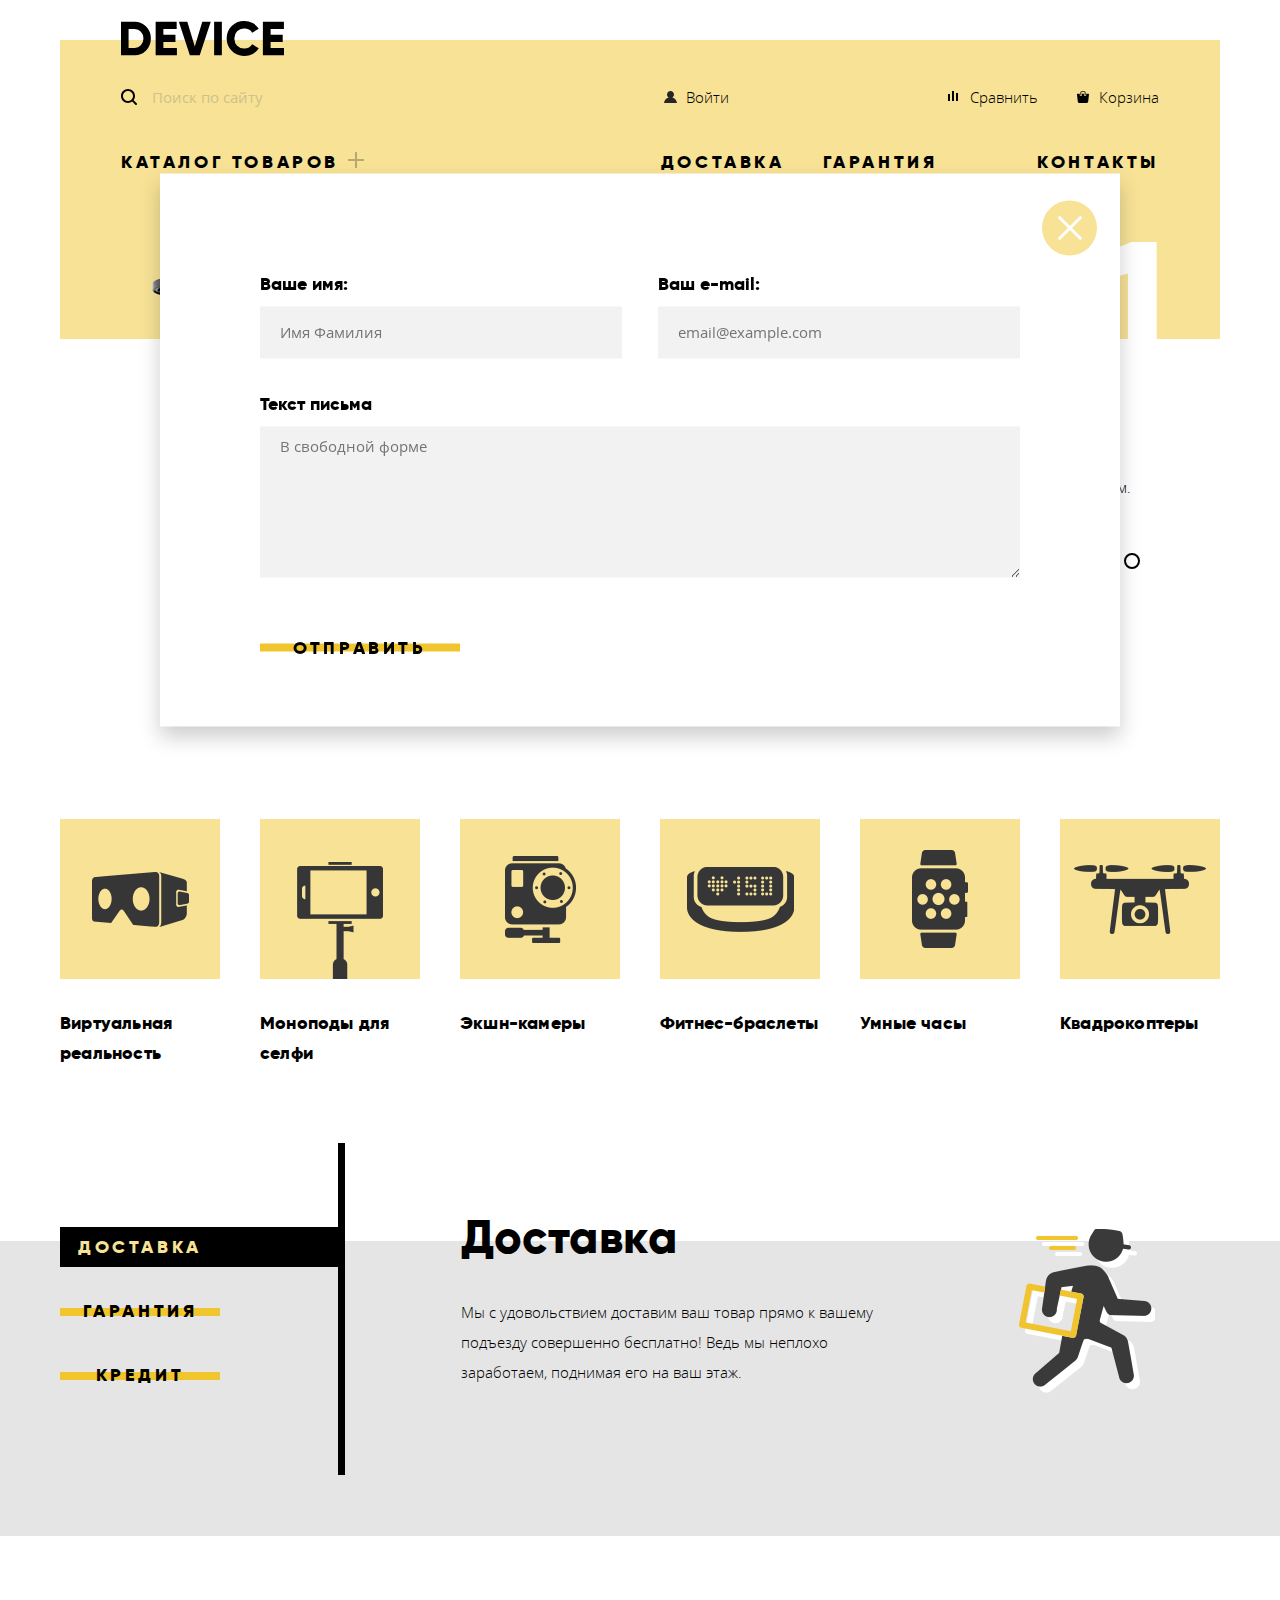
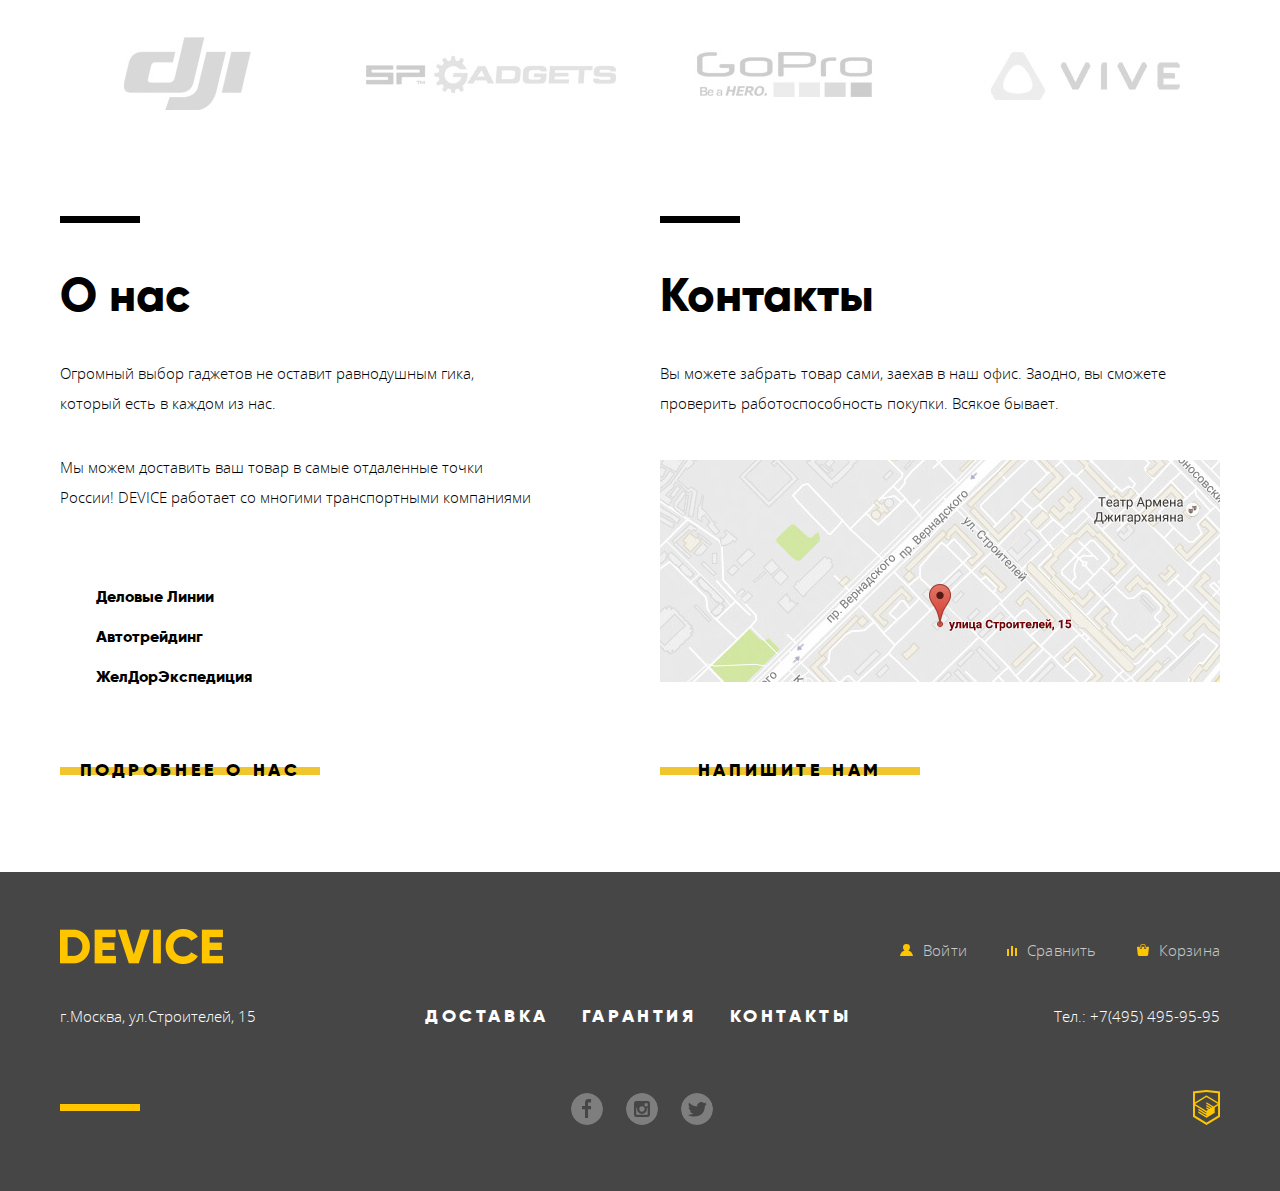
==== index.html @ 4b9cf848 "Декор+мод .окна" ====
<!DOCTYPE html>
<html lang="ru">
  <head>
    <meta charset="utf-8">
    <title>HTML Academy: Девайс</title>
    <link href="css/normalize.css" rel="stylesheet">
    <link href="css/style.css" rel="stylesheet">
  </head>
  <body>
    <div class="main-wrapper">
    <header>
      <nav class="main-navigation">
      <div class="logo-wrapper">
      <a class="main-header-logo">
        <img src="img/main-logo.svg" width="163" height="35" alt="Логотип магазина Девайс">
      </a>
    </div>
      <div class="search-field">
        <form class="search" action="https://echo.htmlacademy.ru" method="post">
          <label class="visually-hidden" for="search">Строка поиска</label>
          <input type="search" name="search" id="search" placeholder="Поиск по сайту">
          <button type="submit" class="button-search">
            <img src="img/search.svg" alt="Кнопка поиска" width="16" height="16">
          </button>
          <div class="search-line"></div>
        </form>
      </div>
      <div class="user-navigation">
        <a class="main-login" href="#">Войти</a>
        <a class="compare" href=#>Сравнить</a>
        <a class="bin" href="#">Корзина</a>
      </div>
      <ul class="site-navigation">
        <li class="dropdown-menu header-catalog"><a href="#">Каталог товаров</a>
        <span class="catalog-sign"></span>
        <div class="main-page-catalog">
          <ul class="dropdown-menu-columns dropdown-menu-first-column">
            <li> <a href="#">Виртуальная реальность</a> </li>
            <li> <a href="catalog.html">Моноподы для cелфи</a> </li>
            <li> <a href="#">Экшн-камеры</a> </li>
          </ul>
          <ul class="dropdown-menu-columns dropdown-menu-second-column">
            <li> <a href="#">Фитнес-браслеты</a> </li>
            <li> <a href="#">Умные часы</a> </li>
          </ul>
          <ul class="dropdown-menu-columns dropdown-menu-third-column">
            <li> <a href="#">Квадрокоптеры</a> </li>
          </ul>
        </div>
      </li>
        <li> <a href="#">Доставка</a></li>
        <li> <a href="#">Гарантия</a> </li>
        <li> <a href="#">Контакты</a> </li>
      </ul>
      </nav>
      <input class="visually-hidden" type="radio" id="product-1" name="goods" checked>
      <input class="visually-hidden" type="radio" id="product-2" name="goods">
      <input class="visually-hidden" type="radio" id="product-3" name="goods">
      <section class="slider">
        <div class="slider-controls">
            <label for="product-1" id="label1">Первый</label>
            <label for="product-2">Второй</label>
            <label for="product-3">Третий</label>
        </div>
        <h2 class="visually-hidden">Слайдер</h2>
        <ul class="slider-list">
          <li class="slider-item slide slide1" id="slider1">
            <div class="slider-description slider-description-one">
              <h3 class="slider-title">Делай селфи, <br> как Бен Стиллер!</h3>
              <p class="slider-text">Самая длинная палка для селфи доступна в нашем магазине.
                Восемь&nbsp(Восемь, Карл!) метров длиной и весом всего 5 килограмм.</p>
              <p class="main-button more-information"> <a href="#">Подробнее</a> </p>
              <table class="table-description">
                <tbody>
                <tr>
                  <th>Длина палки</th>
                  <th>Вес палки</th>
                  <th>Материал</th>
                </tr>
                <tr>
                  <td>8,5 м</td>
                  <td> 5 кг</td>
                  <td>Карбон</td>
                </tr>
              </tbody>
              </table>
            </div>
            <p class="slider-image">
              <img src="img/slider-1.png" width="384" height="486" alt="Селфи палки">
            </p>
          </li>
          <li class="slider-item slide slide2" id="slider2">
            <div class="slider-description slider-description-two">
              <h3 class="slider-title">Худеем <br> правильно!</h3>
              <p class="slider-text">Мотивирующие фитнес-браслеты помогут найти в себе силы
                не пропускать занятия и соблюдать диету.</p>
            <p class="main-button more-information"> <a href="#">Подробнее</a> </p>
            <table class="table-description">
              <tr>
                <th>Без подзарядки</th>
              </tr>
              <tr>
                <td>48 часов</td>
              </tr>
            </table>
            </div>
            <p class="slider-image">
              <img src="img/slider-2.png" width="345" height="485" alt="Фитнес браслеты">
            </p>
          </li>
          <li class="slider-item slide slide3" id="slider3">
            <div class="slider-description slider-description-three">
              <h3 class="slider-title">Порхает как бабочка, жалит как пчела!</h3>
              <p class="slider-text">Этот обычный, на первый взгляд, квадрокоптер оснащен
                мощным лазером, замаскированным под стандартную камеру.</p>
            <p class="main-button more-information"> <a href="#">Подробнее</a> </p>
            <table class="table-description">
              <tr>
                <th>Дальность полета</th>
                <th class="th-three">Радиус поражения</th>
              </tr>
              <tr>
                <td>800 м</td>
                <td class="td-three">50 м</td>
              </tr>
            </table>
            </div>
            <p class="slider-image">
              <img src="img/slider-3.png" width="526" height="334" alt="Квадрокоптеры">
            </p>
          </li>
        </ul>
      </section>
    </header>
    <main class="container">
      <h1 class="visually-hidden">Магазин гаджетов Девайс</h1>
      <ul class="main-goods-list">
        <li class="goods-list-item">
           <a href="#">
             <p class="main-goods-list-image"></p>
             <span class="main-goods-list-name">Виртуальная реальность</span>
           </a>
        </li>
        <li class="goods-list-item">
           <a href="#">
             <p class="main-goods-list-image"></p>
             <span class="main-goods-list-name">Моноподы для селфи</span>
           </a>
        </li>
        <li class="goods-list-item">
           <a href="#">
             <p class="main-goods-list-image"></p>
             <span class="main-goods-list-name">Экшн-камеры</span>
           </a>
        </li>
        <li class="goods-list-item">
           <a href="#">
             <p class="main-goods-list-image"></p>
             <span class="main-goods-list-name">Фитнес-браслеты</span>
           </a>
        </li>
        <li class="goods-list-item">
           <a href="#">
             <p class="main-goods-list-image"></p>
             <span class="main-goods-list-name">Умные часы</span>
           </a>
        </li>
        <li class="goods-list-item">
           <a href="#">
             <p class="main-goods-list-image"></p>
             <span class="main-goods-list-name">Квадрокоптеры</span>
           </a>
        </li>
      </ul>
    </div>
      <section class="services">
        <div class="main-wrapper services-inner">
          <h2 class="visually-hidden">Услуги</h2>
          <input class="visually-hidden" type="radio" id="services-1" name="services" checked>
          <input class="visually-hidden" type="radio" id="services-2" name="services">
          <input class="visually-hidden" type="radio" id="services-3" name="services">
          <ul class="services-name">
            <li class="main-button"><label for="services-1">Доставка</label></li>
            <li class="main-button"><label for="services-2">Гарантия</label></li>
            <li class="main-button"><label for="services-3">Кредит</label></li>
          </ul>
          <div class="services-list-wrapper">
            <ul class="services-list">
            <li class="services-list-item services-shipping" id="services-description-1">
              <div class="services-description-wrapper">
                <h3>Доставка</h3>
                <p>
                  Мы с удовольствием доставим ваш товар прямо к вашему подъезду совершенно
                  бесплатно! Ведь мы неплохо заработаем, поднимая его на ваш этаж.
                </p>
              </div>
            </li>

            <li class="services-list-item services-garanty" id="services-description-2">
              <div class="services-description-wrapper">
                <h3>Гарантия</h3>
                <p>
                  Если из-за возгорания купленного у нас товара у вас сгорит
                  дом — не переживайте, мы выдадим вам новый. Товар,&nbspне&nbspдом, конечно же.
                </p>
              </div>
            </li>

            <li class="services-list-item services-credit" id="services-description-3">
              <div class="services-description-wrapper">
                <h3>Кредит</h3>
                <p>
                  Залезть в долговую яму стало проще! Кредитные консультанты
                  подберут для вас наиболее выгодные условия кредита. Выгодные для нашего банка, разумеется.
                </p>
              </div>
            </li>
          </ul>
          </div>
        </div>
      </section>
    <div class="main-wrapper">
    <section class="partners">
      <h2 class="visually-hidden">Партнеры</h2>
      <ul class="partners-list">
        <li class="partners-list-item">
          <a href="#">
            <img src="img/logo-1-jpg.jpg" alt="Dji" width="260" height="100">
          </a>
        </li>
        <li class="partners-list-item">
          <a href="#">
            <img src="img/logo-2-jpg.jpg" alt="Sp gadget" width="260" height="100">
          </a>
        </li>
        <li class="partners-list-item">
          <a href="#">
            <img src="img/logo-3-jpg.jpg" alt="Go pro" width="260" height="100">
          </a>
        </li>
        <li class="partners-list-item">
          <a href="#">
            <img src="img/logo-4-jpg.jpg" alt="Vive" width="260" height="100">
          </a>
        </li>
      </ul>
    </section>
    <div class="index-columns">
      <section class="about-us">
        <h2 class="about-us-title">О нас</h2>
        <p>Огромный выбор гаджетов не оставит
          равнодушным гика, который&nbspесть в каждом из нас.</p>
        <p>Мы можем доставить ваш товар в самые отдаленные
           точки России!&nbspDEVICE работает со многими
           транспортными компаниями</p>
        <ul class="transportation-list">
          <li>Деловые Линии</li>
          <li>Автотрейдинг</li>
          <li>ЖелДорЭкспедиция</li>
        </ul>
        <p class="main-button more-information"><a href=#>Подробнее о нас</a></p>
      </section>
      <section class="contacts">
        <h2>Контакты</h2>
        <p>Вы можете забрать товар сами, заехав в наш офис.
           Заодно, вы сможете проверить работоспособность покупки.
            Всякое бывает.</p>
        <a href="#" class="map"><img src="img/map.jpg" alt="Карта" width="560" height="222"></a>
        <p class="main-button more-information"><a href="#">Напишите нам</a></p>
        <section class="modal modal-map">
          <h2 class="visually-hidden">Как до нас добраться</h2>
          <p>
            <img src="img/map-big-jpg.jpg" alt="Офис компании по адресу: город Москва, улица Строителей 15" width="960" height="559">
          </p>
          <button class="modal-close" type="button">Закрыть</button>
        </section>
        <section class="modal write-to-us">
          <h2 class="visually-hidden">Окно формы "Напишите нам"</h2>
          <div class="write-to-us-container">
          <form class="write-to-us-form" action="https://echo.htmlacademy.ru" method="post">
            <p>
              <label class="write-to-us-label" for="name">Ваше имя:</label>
              <input type="text" class="write-to-us-name" id="name" name="name" placeholder="Имя Фамилия" required>
            </p>
            <p>
              <label class="write-to-us-label" for="email">Ваш e-mail:</label>
              <input class="write-to-us-email" id="email" type="email" name="email" placeholder="email@example.com" required>
            </p>
            <p>
              <label class="write-to-us-label" for="message">Текст письма</label>
              <textarea class="write-to-us-message" id="message" name="message" rows="8" placeholder="В свободной форме" required></textarea>
            </p>
            <button class="button-send main-button" type="submit">Отправить</button>
          </form>
        </div>
        <button class="modal-close" type="button">Закрыть</button>
        </section>
      </section>
    </div>
    </main>
    </div>
    <footer class="main-footer">
      <div class="footer-wrapper">
      <p class='footer-logo'>
        <a>
          <img src="img/logo-footer.png" width="163" height="35" alt="Логотип магазина Девайс">
        </a>
      </p>
        <div class="footer-user-navigation">

          <a href="#">
            <svg  class="footer-user-icon" width="13" height="12" viewBox="0 0 13 12">
              <path d="M.032 12h12.937c-.163-2.643-2.074-4.837-4.671-5.543a3.47 3.47 0 0 0 1.687-2.972 3.485 3.485 0 0 0-6.97 0c0 1.264.68 2.361 1.688 2.972C2.106 7.163.194 9.357.032 12z"/>
            </svg>
            <span>Войти</span>
          </a>
          <a href="#">
            <svg class="footer-user-icon" width="10" height="10" viewBox="0 0 10 10">
                <path d="M8 2h1.984v8H8zM0 3h1.984v7H0zM4 0h2v10H4z"/>
            </svg>
            <span>Сравнить</span>
          </a>
          <a href="#">
            <svg class="footer-user-icon" width="12" height="12" viewBox="0 0 12 12">
                <path d="M11.864 3.017a.429.429 0 0 0-.327-.154H9.225V4.09c0 .563-.484 1.022-1.08 1.022-.594 0-1.078-.458-1.078-1.022V2.863H4.909V4.09c0 .563-.485 1.022-1.08 1.022-.595 0-1.078-.458-1.078-1.022V2.863H.438a.43.43 0 0 0-.327.154.472.472 0 0 0-.108.358l.776 7.134c.015.806.642 1.455 1.411 1.455h7.595c.77 0 1.396-.649 1.411-1.455l.776-7.134a.476.476 0 0 0-.108-.358z"/>
                <path d="M3.829 4.499c.239 0 .433-.184.433-.409V1.84c0-.632.672-1.022 1.295-1.022h1.079c.655 0 1.078.401 1.078 1.022v2.25c0 .225.194.409.431.409.239 0 .433-.184.433-.409V1.84C8.577.773 7.761 0 6.636 0H5.557c-1.19 0-2.159.826-2.159 1.84v2.25c0 .225.194.409.431.409z"/>
            </svg>
            <span>Корзина</span>
          </a>
        </div>
      <div class="footer-wrapper-1">
          <p class="adress">г.Москва, ул.Строителей, 15</p>
        <ul class="footer-site-navigation">
          <li > <a class="footer-shipping" href="#">Доставка</a> </li>
          <li> <a href="#">Гарантия</a> </li>
          <li> <a href="#">Контакты</a> </li>
        </ul>
        <p class="phone-number">
          <a href="tel:+74954959595">Тел.: +7(495) 495-95-95</a>
        </p>
      </div>
      <div class="footer-wrapper-2">
        <ul class="footer-social">
          <li class="footer-social-item">
            <a href="#" class="social-button">
              <span class="visually-hidden">Фейсбук</span>
            </a>
          </li>
          <li class="footer-social-item">
            <a href="#" class="social-button">
              <span class="visually-hidden">Инстаграмм</span>
            </a>
          </li>
          <li class="footer-social-item">
            <a href="#" class="social-button">
              <span class="visually-hidden">Твиттер</span>
            </a>
          </li>
        </ul>
        <p class="htmlacademy-logo">
          <a href="https://htmlacademy.ru/intensive/htmlcss">
            <img src="img/logo-html.png" alt="Ссылка на сайт Htmlacademy">
          </a>
        </p>
      </div>
      </div>
    </footer>
  </body>
</html>
---- css/style.css ----
@font-face {
    font-family: 'gilroy';
    src: url('../fonts/gilroyextrabold.woff2') format('woff2'),
         url('../fonts/gilroyextrabold.woff') format('woff');
    font-weight: 800;
    font-style: normal;
}

@font-face {
    font-family: 'gilroy';
    src: url('../fonts/gilroylight.woff2') format('woff2'),
         url('../fonts/gilroylight.woff') format('woff');
    font-weight: 300;
    font-style: normal;
}

@font-face {
    font-family: 'opensans';
    src: url('../fonts/opensans.woff2') format('woff2'),
         url('../fonts/opensans.woff') format('woff');
    font-weight: normal;
    font-style: normal;
}

@font-face {
    font-family: 'opensans';
    src: url('../fonts/opensanslight.woff2') format('woff2'),
         url('../fonts/opensanslight.wof') format('woff');
    font-weight: 300;
    font-style: normal;
}

body {
  margin: 0;
  padding: 0;

  font-family: "opensans", Arial, sans-serif;
  font-size: 15px;
  font-weight: 300;
  line-height: 30px;
  color: #000000;

  background-color: #ffffff;
}

img {
  max-width: 100%;
  height: auto;
}

.catalog-page{
  background-color: #ffffff;
  margin: 0 auto;
}

a {
  text-decoration: none;
  color: #000000;
}

.visually-hidden {
  border: 0;
   clip: rect(0 0 0 0);
   clip-path: inset(50%);
   height: 1px;
   margin: -1px;
   overflow: hidden;
   padding: 0;
   position: absolute;
   width: 1px;
   white-space: nowrap;
}

header {
  margin-top: 40px;
  min-height: 766px;

  background-image: linear-gradient(#f7e296, #f7e296 299px, #ffffff 299px, #ffffff 100%);
}

.catalog-page header {
  min-height: 184px;
  background-color: #f7e296;
}

.main-wrapper {
  width: 1160px;
  padding: 0 20px;
  margin: 0 auto;
}

.main-navigation {
  background-color: #f7e296;

  padding: 0 61px 47px;

  display: flex;
  flex-wrap: wrap;
}

.logo-wrapper {
width: 100%;
margin-top: -19px;
margin-bottom: 17px;
}

.main-header-logo {
  width: 163px;
}

.search-field {
  font-family: 'opensans';
  font-size: 15px;
  font-weight: 300;
  line-height: 30px;

  width: 52%;

  position: relative;
}

.button-search::before {
  content: "";

  display: none;

  width: 334px;

  position:absolute;
  left: 0;
  bottom: -6px;

  outline: 1px solid #000000;
}

.search-field input[type="search"] {
  opacity: 0.3;

  width: 314px;

  background-color: transparent;
  border: none;

  padding-left: 31px;
}

.search-field input[type="search"]:focus {
  opacity: 1;

  outline: none;
  background-color: transparent;
}

.search-field .button-search {
  background-color: transparent;
  border: none;

  width: 14px;
  height: 14px;
}

.search-field .button-search:focus {
  border: none;
  outline: none;
}

.button-search::after {
  content: "Найти";

  display: none;

  width: 76px;

  background-color: transparent;

  border: 2px solid #000000;

  position: absolute;
  bottom: -7px;
  left: 330px;

  padding-top: 13px;
  padding-bottom: 13px;
}

.search-field input[type="search"]:focus + .button-search::before,
.search-field input[type="search"]:focus + .button-search::after,
.button-search:active::after {
  display: block;
}

.button-search:hover::after {
  color: #ffffff;
  background-color: #000000;
}

.button-search:active::after {
  color: rgba(255, 255, 255, 0.3);
}

.button-search img {
  position: absolute;
  top: 7px;
  left: 0;
  width: 16px;
  height: 16px;
}

.user-navigation {
  font-family: "opensans", Arial, sans-serif;
  font-size: 15px;
  font-weight: 200;
  line-height: 30px;
  color: #000000;
  text-transform: capitalize;

  width: 48%;

  display: flex;
  flex-wrap: wrap;
}

.user-navigation a{
  position: relative;

  padding-left: 25px;
}

.user-navigation a::before{
  content: "";

  position: absolute;

  width: 13px;
  height: 13px;

  left: 3px;
  top: 9px;
}

.user-navigation .main-login::before,
.catalog-page .user-name::before  {
  background-image: url(../img/user.svg);
  background-repeat: no-repeat;
  background-position: 0 0;
}

.user-navigation .compare {
  margin-left: auto;
  margin-right: 36px;
}

.user-navigation .compare::before {
  background-image: url(../img/compare.svg);
  background-repeat: no-repeat;
  background-position: 0 0;
}

.user-navigation .bin::before {
  background-image: url(../img/cart.svg);
  background-repeat: no-repeat;
  background-position: 0 0;
}

.catalog-user-profile {
  display: flex;
  flex-wrap: wrap;
}

.site-navigation {
  font-family: "gilroy", Arial, sans-serif;
  font-size: 18px;
  font-weight: 800;
  line-height: 24px;
  color: #000000;
  text-transform: uppercase;
  letter-spacing: 3.6px;

  list-style: none;
  margin: 0;
  padding: 0;

  width: 100%;

  display: flex;
  justify-content: flex-start;
  flex-wrap: wrap;

  margin-top: 38px;

  position: relative;
}

.catalog-sign {
  margin-left: 0;
  display: inline-block;
  width: 16px;
  height: 16px;

  background-image: url(../img/plus-sign.svg);
  object-fit: contain;
  opacity: 0.3;
}

.site-navigation > li:hover .main-page-catalog,
.main-page-catalog:hover {
  display: flex;
  z-index: 100;
}

.site-navigation > li:nth-child(3) {
  margin-right: auto;
  margin-left: 38px;
}

.site-navigation a:hover,
.user-navigation a:hover,
.search-field input[type="search"]:hover {
  opacity: 0.6;
}

.site-navigation a:focus,
.user-navigation a:focus, {
  opacity: 0.3;
  outline: none;
}

.main-page-catalog {
  margin: 0;
  padding: 0;
  padding-left: 59px;
  display: none;
  flex-grow: 1;
  position: absolute;
  left: -60px;

  background-color: #f7e296;

  width: 1100px;
  height: 164px;
}

.dropdown-menu {
  width: 52%;
}

.dropdown-menu-columns {
  font-family: "opensans", Arial, sans-serif;
  font-size: 15px;
  font-weight: 300;
  line-height: 36px;
  text-transform: none;
  letter-spacing: 0.15px;

  list-style: none;

  margin-top: 0;
  padding-top: 20px;
}

.dropdown-menu-columns li {
  margin-left: -40px;
}

.dropdown-menu-first-column {
  margin-right: 58px;
}

.dropdown-menu-second-column {
  margin-right: 77px;
}

.slider {
  width: 1129px;
  padding: 0;
  padding-top: 15px;
  margin:0 auto;

  position: relative;

}

.slider-list {
  padding: 0;
  margin: 0;

  list-style: none;
}

.slide {
  display: none;
  flex-direction: row-reverse;
  justify-content: flex-start;
  position: relative;

  padding-right: 41px;
  padding-left: 40px;
}

.slide .slider-description{
  display: flex;
  flex-direction: column;
  justify-content: flex-start;
  align-items: flex-start;
  flex-shrink: 0;

  width: 510px;

  position: relative;
  left: 7px;
  z-index: 1;

  padding-top: 30px;
}

.slide .slider-description::before {
  content: "";
  display: inline-block;
  vertical-align: top;

  width: 100px;
  height: 7px;

  background-color: #ffffff;
}

.slider-description::after {
  content: "";
  display: inline-block;
  vertical-align: top;
  width: 166px;
  height: 131px;
 font-family: Gilroy;
 font-size: 179px;
 font-weight: 800;
 letter-spacing: 1.8px;
 text-align: right;
 color: #ffffff;

 position: absolute;
 top: 55px;
 right: 18px;
 z-index: -1;
}

.slider-description-one::after{
  content: "01";
}

.slider-description-two::after{
  content: "02";
}

.slider-description-three::after{
  content: "03";
}

.slider-description-three td + .td-three {
  padding-left: 64px;
}

.slider-description-three th + .th-three {
  padding-left: 47px;
}

.slider-description .slider-text {
  width: inherit;
}

.slider-title {
  font-family: "Gilroy", Arial, sans-serif;
  font-size: 47px;
  font-weight: 800;
  line-height: 1.19;
  letter-spacing: 0.5px;
  text-align: left;

  margin-bottom: 4px;
  margin-top: 38px;

  width: inherit;
}

.slide1 .slider-image {
  width: 384px;
  margin-right: 119px;
  margin-top: -5px;
}

.slide2 .slider-image {
  width: 345px;
  margin-right: 139px;
}

.slide3 .slider-image {
  margin-right: 42px;
}

.slider-description .more-information {
  width: 220px;
  margin-top: 37px;
}

.table-description {
  margin-top: 37px;
  margin-left: -5px;
}

.table-description tbody {
  display: flex;
  flex-direction: column-reverse;
  width: 550px;
}


.table-description th {
  font-family: OpenSans;
  font-size: 13px;
  font-weight: 300;
  line-height: 1.54;
  letter-spacing: 0.1px;
  text-align: left;
  color: #464646;
}

.table-description th + th{
  padding-left: 77px;
}

.table-description td + td {
  padding-left: 76px;
}

.table-description td {
  font-family: Gilroy;
  font-size: 36px;
  font-weight: 300;
  line-height: 1.33;
}

.table-description tr:first-child {
  margin-top: 3px;
}

.slider-controls {
    position: absolute;
    top: 332px;
    right: 65px;
    z-index: 20;
    font-size: 0;
}

.slider-controls label {
  display: inline-block;
  width: 12px;
  height: 12px;
  margin: 0;

  vertical-align: top;

  background-color: transparent;
  border: 2px solid #000000;
  border-radius: 50%;

  position: relative;

  cursor: pointer;
}



.slider-controls label + label {
  margin-left: 18px;
}

#product-1:checked ~ .slider #slider1,
#product-2:checked ~ .slider #slider2,
#product-3:checked ~ .slider #slider3 {
  display: flex;
}

#product-1:checked ~ .slider label:first-child::before,
#product-2:checked ~ .slider label:nth-child(2)::before,
#product-3:checked ~ .slider label:last-child::before {
  content: "";

  position: absolute;

  top: 50%;
  left: 50%;
  transform: translate(-50%, -50%);

  width: 6px;
  height: 6px;

  background-color: #000000;

  border-radius: 50%;
}

.main-goods-list {
  list-style: none;

  display: flex;
  flex-wrap: wrap;

  margin: 0;
  margin-top: 13px;
  padding: 0;
}

.goods-list-item {
  display: inline-block;

  width: 160px;
}

.goods-list-item .main-goods-list-name {
  font-family: Gilroy;
  font-size: 18px;
  font-weight: 800;

  letter-spacing: 0.2px;
}

.main-goods-list li + li {
  margin-left: 40px;
}

.main-goods-list-image {
  height: 160px;
  background-color: #f7e296;

  margin-left: 0;
  margin-right: 0;
  margin-top: 0;
  margin-bottom: 29px;
  padding: 0;
}

.main-goods-list-image:hover {
  background-color: #f0c52e;
}

.goods-list-item p:active::after{
  opacity: 0.3;
}

.goods-list-item p {
  position: relative;
}

.goods-list-item p::after{
  content: "";

  width: 160px;
  height: 160px;

  position: absolute;
  top: 0;
  left: 0;
}

.goods-list-item:nth-of-type(1) p::after{
  background-image: url('../img/popular-1.png');
  background-repeat: no-repeat;
  background-position: center;
}

.goods-list-item:nth-of-type(2) p::after{
  background-image: url('../img/popular-2.png');
  background-repeat: no-repeat;
  background-position: bottom;
}

.goods-list-item:nth-of-type(3) p::after{
  background-image: url('../img/popular-3.png');
  background-repeat: no-repeat;
  background-position: center;
}

.goods-list-item:nth-of-type(4) p::after{
  background-image: url('../img/popular-4.png');
  background-repeat: no-repeat;
  background-position: center;
}

.goods-list-item:nth-of-type(5) p::after{
  background-image: url('../img/popular-5.png');
  background-repeat: no-repeat;
  background-position: center;
}

.goods-list-item:nth-of-type(6) ::after{
  background-image: url('../img/poppular-6.png');
  background-repeat: no-repeat;
  background-position: center;
}

.services {
  min-height: 393px;

  background-image: linear-gradient(to bottom, #ffffff 98px, #e5e5e5 98px, #e5e5e5 100%);

  margin-top: 75px;
}

.services-inner {
  display: flex;
  align-items: baseline;
  }

.services-list-wrapper {
  padding-left: 116px;
}

.services-list-wrapper .services-list-item::after {
  content: "";
  display: inline-block;

  width: 280px;
  height: 194px;
}

.services-list-wrapper .services-list-item:nth-child(1)::after{
  background-image: url('../img/delivery.png');
  background-repeat: no-repeat;
  background-position: center;
  margin-left: 60px;
}

.services-list-wrapper .services-list-item:nth-child(2)::after{
  background-image: url('../img/warranty.png');
  background-repeat: no-repeat;
  background-position: center;
  margin-left: 60px;
}

.services-list-wrapper .services-list-item:nth-child(3)::after{
  background-image: url('../img/credit.png');
  background-repeat: no-repeat;
  background-position: center;
  margin-left: 60px;
}

.services-list {
  list-style: none;

  padding: 0;
  margin: 0;
}

.services-list p:first-of-type {
  margin-top: 35px;
}

.services-name {
list-style: none;

display: inline-block;
vertical-align: top;

min-width: 278px;
min-height: 239px;

padding: 0;
padding-top: 93px;
margin: 0;

border-right: 7px solid #000000;
}

.main-button {
  font-family: Gilroy;
  font-size: 18px;
  font-weight: 800;
  line-height: 1.33;
  letter-spacing: 3.6px;
  text-transform: uppercase;
  text-align: center;
  width: 160px;

  position: relative;
  z-index: 2;
}

.main-button::after{
  content: "";
  width: 100%;
  height: 8px;
  background-color: #f0c52e;

  position: absolute;
  left: 0;
  top: 8px;
  z-index: -1;

  transition: all 0.1s linear;
}

.main-button:hover::after {
width: 100%;
height: 40px;
background-color: #f0c52e;

position: absolute;
left: 0;
top: -10px;
z-index: -1;
}

.main-button a:active {
  opacity: 0.3;
}

.services-name li + li {
  margin-top: 40px;
}

.services-list .services-list-item {
  display: none;
}

.services-description-wrapper {
  width: 426px;
}

.services-description-wrapper h3 {
 font-family: Gilroy;
 font-size: 47px;
 font-weight: 800;
 line-height: 1.02;
 letter-spacing: 0.5px;
 text-align: left;

 padding: 0;
 margin: 0;
}

#services-1:checked ~ .services-list-wrapper #services-description-1,
#services-2:checked ~ .services-list-wrapper #services-description-2,
#services-3:checked ~ .services-list-wrapper #services-description-3 {
  display: flex;
}

#services-1:checked ~ .services-name li:first-child,
#services-2:checked ~ .services-name li:nth-child(2),
#services-3:checked ~ .services-name li:nth-child(3) {
  color: #f7e296;

}

#services-1:checked ~ .services-name li:first-child::after,
#services-2:checked ~ .services-name li:nth-child(2)::after,
#services-3:checked ~ .services-name li:nth-child(3)::after {

  background-color: #000000;
  width: 278px;
  height:40px;

  margin: auto 0;

  top: -9px;
}

.partners {
  margin-top: 89px;
}

.partners-list {
  list-style: none;

  padding: 0;
  margin: 0;

  display: flex;
  justify-content: flex-start;
  flex-wrap: wrap;
}

.partners-list-item {
  position: relative;
}

.partners-list-item img {

}

.partners-list-item a::after{
  content: "";
  display: inline-block;
  width: 260px;
  height: 105px;
  position: absolute;
  z-index: -1;
  top: 0;
  left: 0;
}

.partners-list-item a:hover::after {
  z-index: 1;
}

.partners-list-item:first-child a::after {
  background-image: url('../img/partners-1.jpg');
}

.partners-list-item:nth-child(2) a::after {
  background-image: url('../img/partners-3.jpg');
}

.partners-list-item:nth-child(3) a::after {
  background-image: url('../img/partners-2.jpg');
}

.partners-list-item:nth-child(4) a::after {
  background-image: url('../img/partners-4.jpg');
}

.partners .partners-list-item + .partners-list-item {
  margin-left: 40px;
}

.index-columns {
  color: #000000;

  background-color: #ffffff;

  display: flex;
  justify-content: space-between;

  padding-top: 68px;
  padding-bottom: 71px;

}

.index-columns h2 {
  font-family: "gilroy", Arial, sans-serif;
  font-size: 47px;
  font-weight: 800;
  line-height: 48px;
}

.index-columns p:not(:last-of-type) {
  font-size: 15px;
  line-height: 30px;
  margin-bottom: 34px;
}

.index-columns .about-us::before,
.index-columns .contacts::before {
  content: "";
  display: inline-block;

  width: 80px;
  height: 7px;

  background-color: #000000;
}

.about-us {
  width: 480px;
}

.about-us p:nth-of-type(2) {
  margin-top: 34px;
}

.contacts {
  width: 560px;
}

.transportation-list {
  font-family: "gilroy", Arial, sans-serif;
  font-size: 16px;
  font-weight: 800;
  line-height: 40px;

  list-style: none;

  margin-top: 65px;
  margin-bottom: 62px;
  padding-left: 36px;
}

.index-columns .more-information {
  min-width: 260px;
}

.map img {
  margin-top: 8px;
  margin-bottom: 50px;
}

.modal{
  position: fixed;

  background-color: #ffffff;

  box-shadow: 0px 10px 20px 0 rgba(4, 6, 6, 0.2);

  z-index: 25;
}

.modal-map {
display: none;

  width:960px;
  height: 559px;

  top: 50%;
  left: 50%;
  transform: translate(-50%, -50%);
}

.modal-map img {
  margin-top: -15px;
}

.write-to-us {
  display: non;

  width:960px;
  height: 553px;

  top: 50%;
  left: 50%;
  transform: translate(-50%, -50%);
}

.write-to-us-container {

  width: 760px;

  margin-top: 99px;
  margin-bottom: 92px;
  margin-left: auto;
  margin-right: auto;

}

.write-to-us-form {
  display: flex;
  flex-wrap: wrap;
  justify-content: space-between;
}

.write-to-us-form p {
  display: flex;
  flex-direction: column;

  margin: 0;
}

.write-to-us-form p:last-of-type {
  width: 100%;
}

.write-to-us-form label{
  font-family: Gilroy;
  font-size: 18px;
  font-weight: 800;
  line-height: 1.33;
  text-align: left;

  margin-bottom: 10px;
}

.write-to-us-form input {
  width: 340px;
  min-height: 50px;

  border: none;
  background-color: #f2f2f2;

  padding-left: 20px;
}

.write-to-us-form input:hover,
.write-to-us-form textarea:hover {
  background-color: #eaeaea;
}

.write-to-us-form input:focus,
.write-to-us-form textarea:focus {
  opacity: 0.5;
  border: solid 3px #f0c52e;
  outline: none;
  background-color: #ffffff;
}

.write-to-us-form textarea {
  border: none;
  background-color: #f2f2f2;

  padding-left: 20px;
  padding-top: 11px;
}

.button-send {
  background-color: transparent;

  border: none;

  width: 200px;
  margin-top: 58px;
}

.modal-close {
  position: absolute;
  top: 27px;
  right: 23px;

  width: 55px;
  height: 55px;

  border-radius: 50%;

  font-size: 0;

  background-color: #f0c52e;
  border: 0;

  opacity: 0.5;

  cursor: pointer;
}

.modal-close:hover,
.modal-close:focus {
  opacity: 1;
}

.modal-close:active {
  opacity: 0.3;
}

.modal-close::before,
.modal-close::after {
  content: "";

  position: absolute;
  top: 26px;
  left: 12px;

  width: 32px;
  height: 3px;

  background-color: #ffffff;
}

.modal-close::before {
  transform: rotate(45deg);
}

.modal-close::after {
  transform: rotate(-45deg);
}

.main-footer {
  width: 100%;
  color: #ffffff;
  background-color: #464646;

  padding-bottom: 66px;
  padding-top: 55px;
}

.footer-wrapper {
  display: flex;
  justify-content: space-between;
  flex-wrap: wrap;

  width:1160px;

  padding-left: 20px;
  padding-right: 20px;
  padding-top: 0;
  margin: 0 auto;
}

.footer-catalog-user-profile{
  display: flex;
  margin-left: auto;
  align-items: center;

}

.footer-user-navigation {
  max-width: 800px;

  display: flex;
  justify-content: flex-end;
  flex-wrap: wrap;
  align-items: center;
}

.footer-user-navigation a {
  margin-left: 40px;
}

.footer-user-navigation span {
  color: #ffffff;
  font-size: 15px;
  line-height: 36px;
  letter-spacing: 0.2px;

  opacity: 0.7;

  margin-left: 6px;
}

.footer-user-navigation .footer-user-icon,
.footer-user-profile .footer-user-icon {
  fill: #ffc600;

  opacity: 1;
}

.footer-user-profile .footer-sign-out {
  margin-left: 20px;
}

.footer-user-profile .footer-catalog-sign-out {
  margin-left: 13px;
}

.footer-wrapper-1,
.footer-wrapper-2 {
  display: flex;
  justify-content: space-between;
  width: 1160px;
  margin-top: 13px;
}


.footer-wrapper-2 {
  align-items: flex-end;
  margin-top: 44px;
}

.footer-site-navigation {
  list-style: none;
  width: 600px;

  display: flex;
  flex-wrap: wrap;

  margin-left: 66px;
}

.footer-site-navigation a {
  font-family: "gilroy", Arial, sans-serif;
  font-size: 18px;
  font-weight: 800;
  line-height: 24px;
  color: #ffffff;
  text-transform: uppercase;
  letter-spacing: 3.6px;

  margin-left: 33px;
}

.footer-site-navigation a:hover,
.footer-site-navigation a:focus {
  opacity: 0.6;
}

.footer-site-navigation a:active {
  opacity: 0.3;
}

.footer-site-navigation .footer-shipping {
  margin-left: 0;
}

.adress,
.phone-number a {
  color: #ffffff;
  font-size: 15px;
  line-height: 30px;
}

.adress {
  width: 230px;
}

.footer-social {
  list-style: none;

  display: flex;
  justify-content: center;
  flex-wrap: wrap;

  width: 400px;

  margin: 0;
  padding-left: 0;
  padding-right: 49px;
}

.footer-social a {
  color: #ffffff;
}

.footer-social .social-button::before {
  content: "";

  display: inline-block;
  vertical-align: top;

  width: 32px;
  height: 32px;

  border-radius: 50%;

  opacity: 0.3;
}

.footer-social .social-button:hover::before {
  opacity: 0.6;
}

.footer-social .social-button:active::before {
  opacity: 0.1;
}

.footer-social-item:not(:first-child) {
  margin-left: 23px;
}

.footer-social-item:first-child .social-button::before{
  background-image: url(../img/facebook.svg);
  background-repeat: no-repeat;
  background-position: 0 0;
}

.footer-social-item:nth-child(2) .social-button::before{
  background-image: url(../img/instagram.svg);
  background-repeat: no-repeat;
  background-position: 0 0;
}

.footer-social-item:last-child .social-button::before{
  background-image: url(../img/twitter.svg);
  background-repeat: no-repeat;
  background-position: 0 0;
}

.footer-wrapper-2::before {
  content: " ";
  width: 80px;
  height: 7px;
  background-color: #ffc600;
  align-self: center;
}

.htmlacademy-logo {
  margin: 0;
  padding: 0;
  align-self: flex-end;
  width: 27px;
  height: 35px;
}

/*Стилизация страницы каталога*/

 .catalog-user-profile .sign-out {
  opacity: 0.3;
}

.catalog-user-profile .sign-out:active {
  opacity: 1;
}

.catalog-user-profile a:hover,
.catalog-user-profile a:focus,
.catalog-page .main-header-logo:hover,
.catalog-page .main-header-logo:focus,
.catalog-page .footer-logo:hover,
.catalog-page .footer-logo:focus {
  opacity: 0.6;
}

.site-navigation a:active,
.user-navigation a:active,
.catalog-user-profile a:active,
.catalog-page .main-header-logo:active,
.catalog-page .footer-logo:active {
  opacity: 0.3;
}

.page-title {
  font-family: Gilroy;
  font-size: 47px;
  font-weight: 800;
  line-height: 1.02;
  letter-spacing: 0.5px;

  padding-left: 59px;

  margin-top: 34px;
  margin-bottom: 22px;

  width: 100%;
}

.breadcrumbs {
  list-style: none;

  padding-left: 59px;
  margin: 0;

  width: 100%;

  display: flex;
  justify-content: flex-start;
  flex-wrap: wrap;
}

.breadcrumbs li {
  position: relative;
  margin-right: 39px;
}

.breadcrumbs li::after {
  content: "";

  width: 4px;
  height: 7px;

  background-image: url('../img/nav-arrow.svg');
  background-repeat: no-repeat;

  position: absolute;
  top: 12px;
  right: -21px;
}

.breadcrumbs a {
  font-size: 14px;
  line-height: 1.71;
  color: rgba(0, 0, 0, 0.3);
}

.breadcrumbs a[href]:hover,
.breadcrumbs a[href]:focus {
  opacity: 0.6;
}

.breadcrumbs-current::after {
  display: none;
}

.breadcrumbs-current a{
  font-size: 14px;
  line-height: 1.71;
  color: rgba(0, 0, 0, 0.3);
}

.catalog-wrapper {
  display: flex;
  margin-top: 41px;
}

.catalog-wrapper h2  {
  font-family: Gilroy;
  font-size: 16px;
  font-weight: 800;
  letter-spacing: 3.2px;
  text-transform: uppercase;

  padding: 0;
  margin: 0;

}

.filter {
  padding-top: 81px;
  padding-left: 20px;
}

.filter-center-wrapper {
display: flex;
flex-direction: column;
align-items: flex-end;
flex-grow: 1;

background-color: #ebebeb;
}

.filter-title {
  display: flex;
  justify-content: flex-end;
  flex-wrap: wrap;
  align-items: center;

  width: 100%;

  padding: 21px 0;

  background-color: #d9d9d9;
}

.filter-center-wrapper h2 {
  width: 267px;
}

.filter {
min-width: 267px;
}

.filter-item {
  margin: 0;
  padding: 0;

  border: none;

  position: relative;
}

.filter-item::before {
  content: "";

  width: 201px;
  height: 2px;

  background-color: #000000;

  position: absolute;
  top: -11px;
}

.filter-option label {
  position: relative;

  display: block;

  padding-left: 39px;

  cursor: pointer;
  user-select: none;
}

.filter-input:hover + label::before,
.filter-input:focus + label::before,
.filter-input:hover + label::after,
.filter-input:focus + label::after {
  opacity: 0.6;
}

.filter-input:active + label::before,
.filter-input:active + label::after {
  opacity: 1;
}

.filter-input-checkbox + label::before {
  content: "";
  position: absolute;

  left: 0;
  top: 50%;
  transform: translateY(-50%);

  width: 19px;
  height: 19px;

  border: 2px solid #000000;
  border-radius: 3px;
}

.filter-input-checkbox:checked + label::before {
  content: "";

  position: absolute;

  width: 28px;
  height: 23px;

  background-image: url("../img/checkbox-on.svg");
  background-repeat: no-repeat;
  background-position: 0 0;

  border: none;
}

.range-filter {
  width: 201px;
  margin-top: 21px;
}

.filter legend {
  font-family: "gilroy", Arial, sans-serif;
  font-size: 18px;
  font-weight: 800;
  line-height: 24px;
  letter-spacing: 0.2px;
  text-transform: none;
}

.range-controls {
  position: relative;

  height: 12px;

  padding-top: 14px;

  background-color: transparent;
}

.range-controls .scale {
  height: 2px;

  background: #dbdbdb;
}

.range-controls .bar {
  width: 60%;
  height: 2px;

  background: #91c92f;
}

.range-controls .toggle {
  position: absolute;
  top: 4px;
  left: 0;


  width: 4px;
  height: 4px;
  padding: 0;

  border: 8px solid #ffffff;
  background-color: #d9d9d9;
  box-shadow: 0 2px 1px 0 #cfcfcf;
  border-radius: 50%;

  cursor: pointer;
}

.range-controls .toggle:hover {
  width: 5px;
  height: 5px;
}

.range-controls .toggle-min {
  left: -7px;
}

.range-controls .toggle-max {
  left: 105px;
}

.price-controls {
  font-size: 0;
}

.price-controls label {
  display: inline-block;
  width: 44%;

  opacity: 0.2;
  font-family: Gilroy;
  font-size: 14px;
  font-weight: 300;
  line-height: 1.71;
  letter-spacing: normal;
  text-align: left;
}

.price-controls input {
  width: 50px;

  border: none;
  background: transparent;
}

.filter-item-color {
  margin-top: 38px;
}

.filter-item ul {
  list-style: none;
  line-height: 40px;

  padding-left: 0;
  padding-right: 0;
  padding-top: 18px;
  padding-bottom: 42px;
  margin: 0;
}

.filter-input-radio + label::before {
  content: "";

  position: absolute;
  left: 0;
  top: 50%;

  width: 19px;
  height: 19px;

  border: 3px solid #000000;
  border-radius: 50%;

  transform: translateY(-50%);
}

.filter-input-radio:checked + label::after {
  content: "";

  position: absolute;
  top: 50%;
  left: 0;

  width: 8px;
  height: 8px;

  background-color: #000000;
  border-radius: 50%;

  transform: translate(100%, -50%);
}

.filter-input:disabled + label {
  color: #a6a6a6;
}

form .filter-button {
  background-color: transparent;
  border-style: none;

  min-width: 200px;
}

.sort-goods-wrapper {
  display: flex;
  flex-direction: row;
  flex-wrap: wrap;
  flex-grow: 1;

  width: 791px;
}

.sort-container {
  width: 100%;
  background-color: #ebebeb;

  padding-left: 72px;
}

.sort-center {
  display: flex;
  justify-content: flex-start;
  flex-wrap: wrap;
  align-items: center;

  width: 760px;

  padding: 21px 0;
}

.sort-container .sort-list {
  list-style: none;

  display: flex;
  flex-wrap: wrap;
  align-items: center;

  margin: 0;
  margin-left: 55px;
  padding: 0;

}

.sort-container .sort-list a {
  opacity: 0.3;
}

.sort-container .sort-list a:hover {
  opacity: 0.6;
}

.sort-container .sort-list a:active {
  opacity: 1;
}

.sort-list li:not(:first-child) {
  margin-left: 30px;
}

.sort-arrows {
  margin-left: auto;
}

.sort-arrows a {
  margin-left: 15px;
}

.sort-arrows svg {
  opacity: 0.2;
}

.sort-arrows svg:hover {
  opacity: 0.6;
}

.sort-arrows svg:active {
  opacity: 1;
}

.catalog-goods-wrapper {
  display: flex;
  flex-direction: column;

  width: 760px;

  padding-left: 72px;
  padding-bottom: 77px;
}

.catalog-list {
  list-style: none;

  display: flex;
  flex-wrap: wrap;
  justify-content: space-between;

  padding: 0;
  margin: 0;

  width: 760px;
}

.catalog-list .catalog-item {
  display: flex;
  flex-direction: column;

  margin-top: 44px;
}

.new-item .image-compare-wrapper::before {
  content: "NEW";

  display: inline-block;

  opacity: 0.2;
  font-family: Gilroy;
  font-size: 14px;
  font-weight: 800;
  line-height: 1.71;
  letter-spacing: 0.7px;

  text-align: center;
  vertical-align: middle;

  width: 60px;
  height: 41px;

  padding-top: 19px;

  background-color: transparent;

  border-radius: 50%;
  border: 1px solid #000000;

  position:absolute;
  right: 26px;
  top: 31px;
}

.image-compare-wrapper {
  position: relative;
}

.catalog-name-price {
  order: 1;

  display: flex;
  align-items: baseline;
  justify-content: space-between;
}

.catalog-name-price h3 {
  width: 257px;
}

.catalog-compare-bin {
  position: absolute;
  top: 0;
  left: 0;

  display: flex;
  flex-direction: column;
  justify-content: center;
  align-items: center;

  width: 100%;
  height: 100%;

  opacity: 0;

  cursor: pointer;

  background-color: rgba(255, 255, 255, 0.7);
}

.catalog-compare-bin:hover {
  opacity: 1;
}

.catalog-compare-bin .main-button {
  width: 200px;

  margin-top: 43px;
  margin-bottom: 14px;
}

.catalog-compare-bin .main-button:active {
  color: rgba(0, 0, 0, 0.3);
}

.catalog-compare-bin .compare-button {
  font-family: OpenSans;
  font-size: 13px;
  font-weight: 300;
  line-height: 2.77;
  color: #000000;

  opacity: 0.5;
}

.catalog-compare-bin .compare-button:hover {
  opacity: 1;
}

.catalog-compare-bin .compare-button:active,
.catalog-name-price a:active {
  opacity: 0.2;
}

.catalog-name-price a:hover {
  opacity: 0.5;
}

.catalog-list h3 {
  font-family: "gilroy", Arial, sans-serif;
  letter-spacing: 0.2px;
  font-size: 18px;
  font-weight: 800;
  line-height: 24px;

  margin: 0;
  margin-top: 25px;
}

.selfie-catalog {
  padding-top: 23px;
}

.selfie-catalog .price {
  font-family: "gilroy", Arial, sans-serif;
  color: #464646;
  font-size: 16px;
  font-weight: 300;
  line-height: 24px;
  letter-spacing: 0.2px;
}

.pagination {
  display: flex;
  justify-content: space-between;
  align-items: center;

  margin-top: 37px;

  min-height: 70px;

  background-color: #ebebeb;
}

.pagination-list {
  list-style: none;
  margin: 0;
  padding: 0;

  display: flex;

  max-width: 450px;
  margin-right: -14px;
}

.pagination-list li + li {
  margin-left: 31px;
}

.pagination-item a {
  font-family: "gilroy", Arial, sans-serif;
  font-size: 16px;
  font-weight: 800;
  line-height: 24px;
  letter-spacing: 3.2px;

  opacity: 0.3;
}

.pagination-item-current a {
  opacity: 1;
}

.pagination .navigation-button {
  font-family: "gilroy", Arial, sans-serif;
  font-size: 16px;
  font-weight: 800;
  line-height: 24px;
  letter-spacing: 3.2px;
  text-transform: uppercase;

  box-sizing: border-box;

  display: inline-block;
  vertical-align: top;

  height: 100%;
  width: 136px;

  padding-top: 23px;
  padding-left: 30px;
}

.pagination-list + .navigation-button {
  text-align: right;
  padding-left: 0;
  padding-right: 30px;
}

.pagination .navigation-button:hover,
.pagination .navigation-button:focus {
  background-color: #d9d9d9;
}

.pagination .navigation-button:active {
  color: rgba(0, 0, 0, 0.3);
}

.pagination-item:not(.pagination-item-current) a:hover,
.pagination-item:not(.pagination-item-current) a:focus {
  opacity: 0.6;
}

.pagination-item:not(.pagination-item-current) a:active {
  opacity: 1;
}

.pagination-item-current a:hover,
.pagination-item-current a:focus{
  color: #000000;

  opacity: 1;
}

.footer-logo {
  width: 170px;
  margin-bottom: 0;
  margin-top: 2px;
}

.footer-user-profile .sign-out {
  opacity: 0.3;
}

.footer-user-profile span:hover,
.footer-user-profile span:focus,
.footer-user-navigation span:hover,
.footer-user-navigation span:focus {
  opacity: 1;
}

.footer-user-profile a:hover svg,
.footer-user-profile a:focus svg,
.footer-user-navigation a:hover svg,
.footer-user-navigation a:focus svg {
  opacity: 0.6;
}


.footer-user-profile a:active ,
.footer-user-navigation a:active {
  opacity: 0.3;
}

.footer-user-profile .sign-out:hover,
.footer-user-profile .sign-out:focus {
  opacity: 0.7;
}

.htmlacademy-logo img:hover,
.htmlacademy-logo img:focus{
  opacity: 0.6;
}

.htmlacademy-logo img:active {
  opacity: 0.3;
}
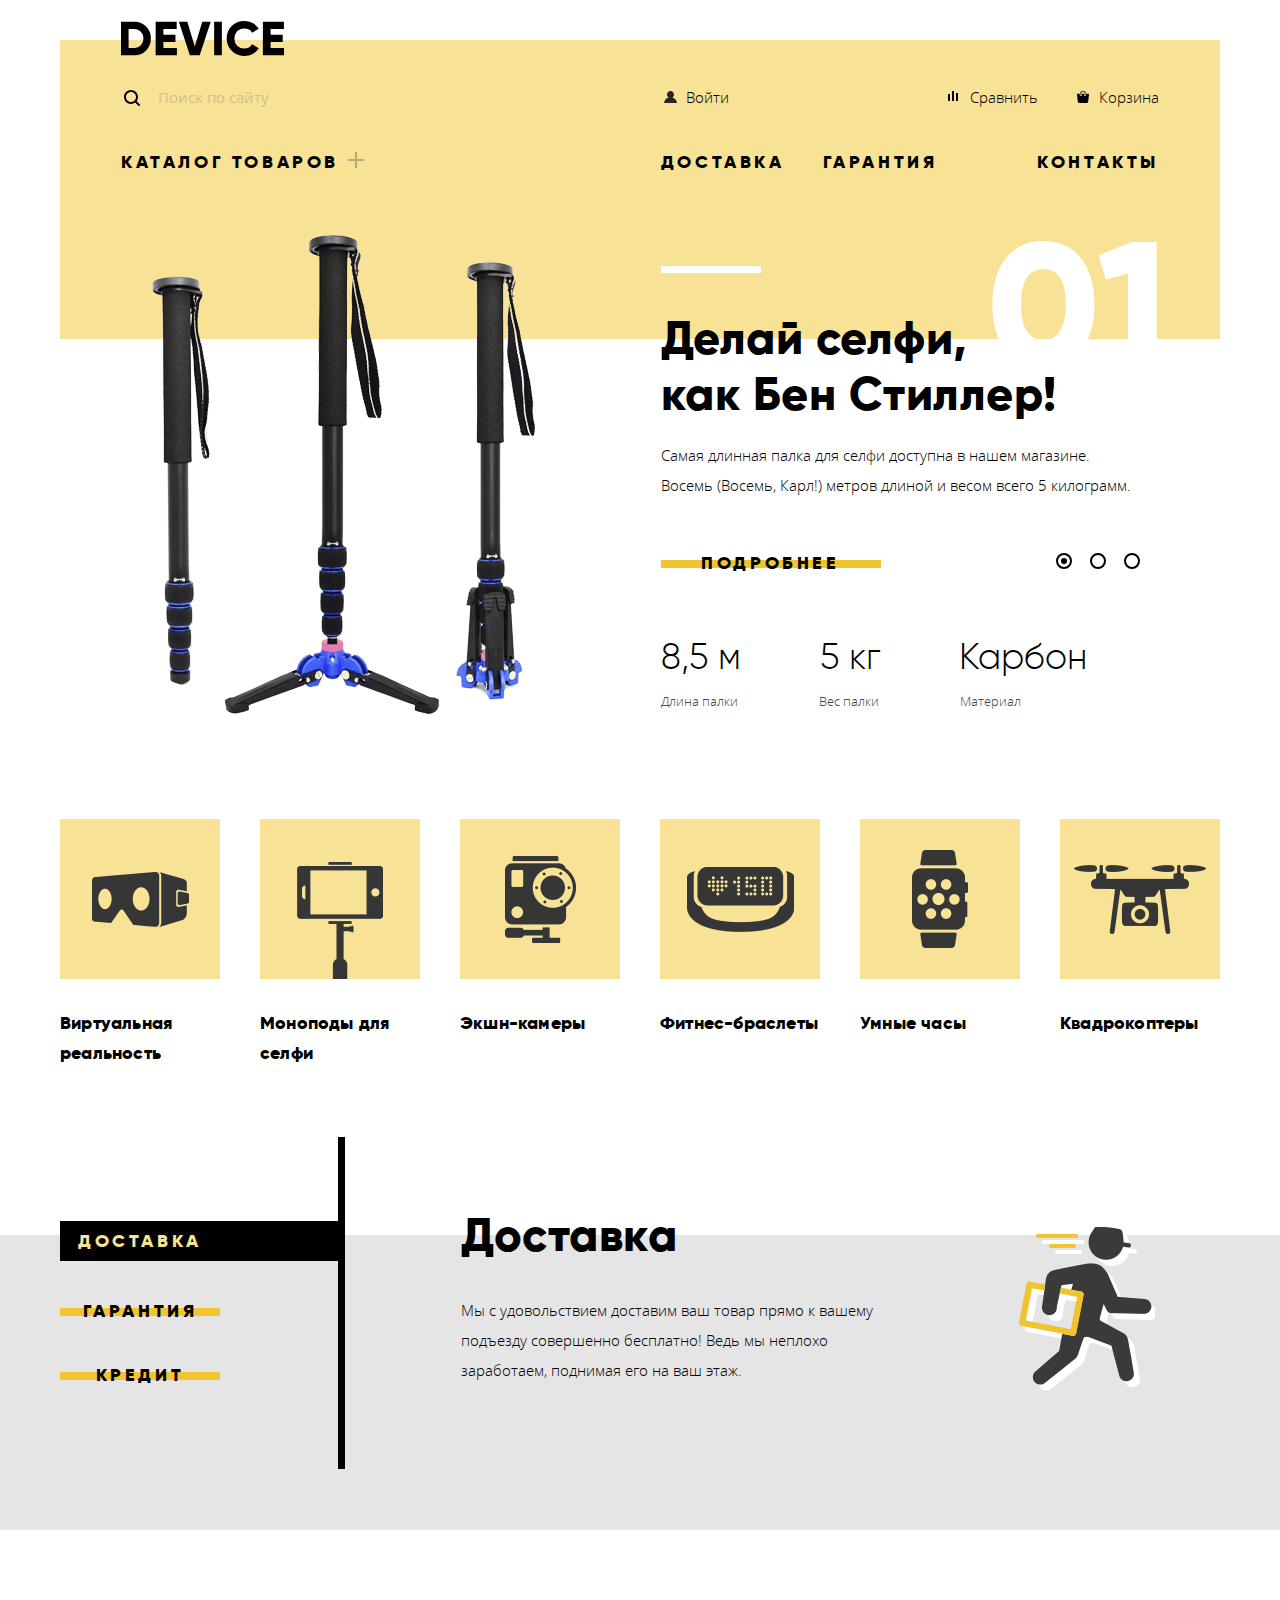
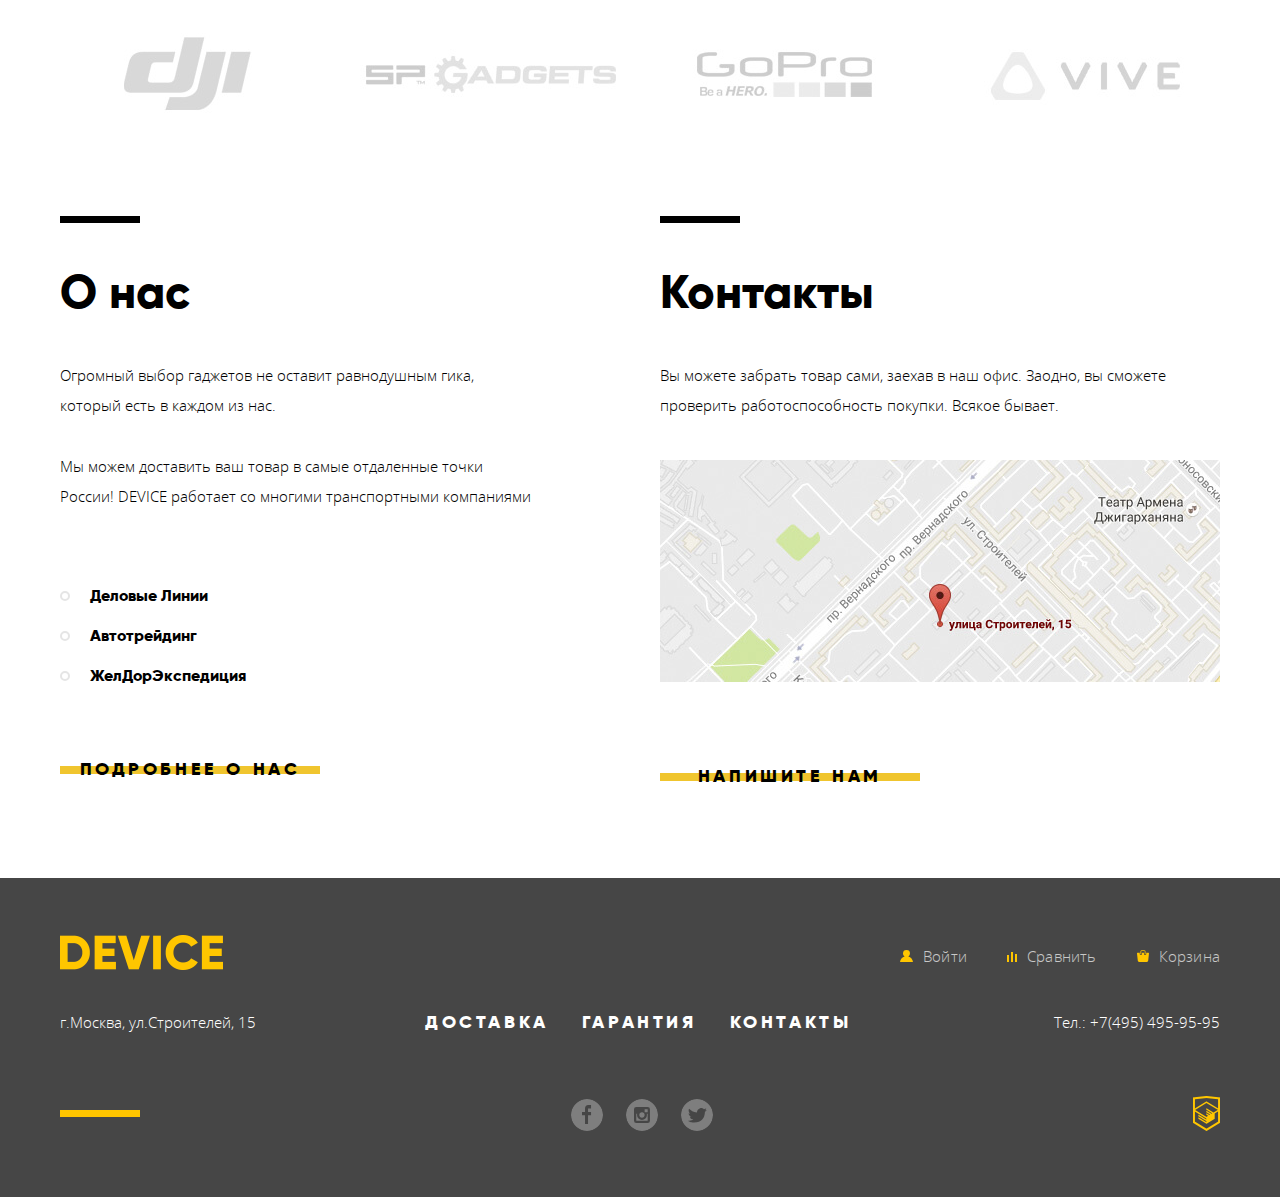
==== commit 8fbec051: "Добавил правки" ====
--- a/index.html
+++ b/index.html
@@ -7,173 +7,186 @@
     <link href="css/style.css" rel="stylesheet">
   </head>
   <body>
-    <div class="main-wrapper">
     <header>
-      <nav class="main-navigation">
-      <div class="logo-wrapper">
-      <a class="main-header-logo">
-        <img src="img/main-logo.svg" width="163" height="35" alt="Логотип магазина Девайс">
-      </a>
-    </div>
-      <div class="search-field">
-        <form class="search" action="https://echo.htmlacademy.ru" method="post">
-          <label class="visually-hidden" for="search">Строка поиска</label>
-          <input type="search" name="search" id="search" placeholder="Поиск по сайту">
-          <button type="submit" class="button-search">
-            <img src="img/search.svg" alt="Кнопка поиска" width="16" height="16">
-          </button>
-          <div class="search-line"></div>
-        </form>
-      </div>
-      <div class="user-navigation">
-        <a class="main-login" href="#">Войти</a>
-        <a class="compare" href=#>Сравнить</a>
-        <a class="bin" href="#">Корзина</a>
-      </div>
-      <ul class="site-navigation">
-        <li class="dropdown-menu header-catalog"><a href="#">Каталог товаров</a>
-        <span class="catalog-sign"></span>
-        <div class="main-page-catalog">
-          <ul class="dropdown-menu-columns dropdown-menu-first-column">
-            <li> <a href="#">Виртуальная реальность</a> </li>
-            <li> <a href="catalog.html">Моноподы для cелфи</a> </li>
-            <li> <a href="#">Экшн-камеры</a> </li>
-          </ul>
-          <ul class="dropdown-menu-columns dropdown-menu-second-column">
-            <li> <a href="#">Фитнес-браслеты</a> </li>
-            <li> <a href="#">Умные часы</a> </li>
-          </ul>
-          <ul class="dropdown-menu-columns dropdown-menu-third-column">
-            <li> <a href="#">Квадрокоптеры</a> </li>
-          </ul>
-        </div>
-      </li>
-        <li> <a href="#">Доставка</a></li>
-        <li> <a href="#">Гарантия</a> </li>
-        <li> <a href="#">Контакты</a> </li>
-      </ul>
-      </nav>
-      <input class="visually-hidden" type="radio" id="product-1" name="goods" checked>
-      <input class="visually-hidden" type="radio" id="product-2" name="goods">
-      <input class="visually-hidden" type="radio" id="product-3" name="goods">
-      <section class="slider">
-        <div class="slider-controls">
-            <label for="product-1" id="label1">Первый</label>
-            <label for="product-2">Второй</label>
-            <label for="product-3">Третий</label>
-        </div>
-        <h2 class="visually-hidden">Слайдер</h2>
-        <ul class="slider-list">
-          <li class="slider-item slide slide1" id="slider1">
-            <div class="slider-description slider-description-one">
-              <h3 class="slider-title">Делай селфи, <br> как Бен Стиллер!</h3>
-              <p class="slider-text">Самая длинная палка для селфи доступна в нашем магазине.
-                Восемь&nbsp(Восемь, Карл!) метров длиной и весом всего 5 килограмм.</p>
-              <p class="main-button more-information"> <a href="#">Подробнее</a> </p>
+      <div class="main-wrapper header-inner">
+        <nav class="main-navigation">
+        <div class="logo-wrapper">
+        <a class="main-header-logo">
+          <img src="img/main-logo.svg" width="163" height="35" alt="Логотип магазина Девайс">
+        </a>
+        </div>
+        <div class="search-field">
+          <form class="search" action="https://echo.htmlacademy.ru" method="post">
+            <label for="search">
+              <span class="visually-hidden">Строка поиска</span>
+              <img src="img/search.svg" alt="Кнопка поиска" width="16" height="16">
+            </label>
+            <input type="search" name="search" id="search" placeholder="Поиск по сайту">
+            <button type="submit" class="button-search">
+              <span>Найти</span>
+            </button>
+            <div class="search-line"></div>
+          </form>
+        </div>
+        <div class="user-navigation">
+          <a class="main-login" href="#">Войти</a>
+          <a class="compare" href=#>Сравнить</a>
+          <a class="bin" href="#">Корзина</a>
+        </div>
+        <ul class="site-navigation">
+          <li class="dropdown-menu header-catalog">
+            <a class="header-catalog-link" href="#">Каталог товаров</a>
+          <span class="catalog-sign"></span>
+          <div class="main-page-catalog">
+            <ul class="dropdown-menu-columns dropdown-menu-first-column">
+              <li> <a href="#">Виртуальная реальность</a> </li>
+              <li> <a href="catalog.html">Моноподы для cелфи</a> </li>
+              <li> <a href="#">Экшн-камеры</a> </li>
+            </ul>
+            <ul class="dropdown-menu-columns dropdown-menu-second-column">
+              <li> <a href="#">Фитнес-браслеты</a> </li>
+              <li> <a href="#">Умные часы</a> </li>
+            </ul>
+            <ul class="dropdown-menu-columns dropdown-menu-third-column">
+              <li> <a href="#">Квадрокоптеры</a> </li>
+            </ul>
+          </div>
+        </li>
+          <li> <a href="#">Доставка</a></li>
+          <li> <a href="#">Гарантия</a> </li>
+          <li> <a href="#">Контакты</a> </li>
+        </ul>
+        </nav>
+        <input class="visually-hidden" type="radio" id="product-1" name="goods" checked>
+        <input class="visually-hidden" type="radio" id="product-2" name="goods">
+        <input class="visually-hidden" type="radio" id="product-3" name="goods">
+        <section class="slider">
+          <div class="slider-controls">
+              <label for="product-1">Первый</label>
+              <label for="product-2">Второй</label>
+              <label for="product-3">Третий</label>
+          </div>
+          <h2 class="visually-hidden">Слайдер</h2>
+          <ul class="slider-list">
+            <li class="slider-item slide slide1" id="slider1">
+              <div class="slider-description slider-description-one">
+                <h3 class="slider-title">Делай селфи, <br> как Бен Стиллер!</h3>
+                <p class="slider-text">Самая длинная палка для селфи доступна в нашем магазине.
+                  Восемь&nbsp(Восемь, Карл!) метров длиной и весом всего 5 килограмм.</p>
+                <a class="main-button more-information" href="#">
+                  <sapan>Подробнее</span>
+                </a>
+                <table class="table-description">
+                  <tbody>
+                  <tr>
+                    <th>Длина палки</th>
+                    <th>Вес палки</th>
+                    <th>Материал</th>
+                  </tr>
+                  <tr>
+                    <td>8,5 м</td>
+                    <td> 5 кг</td>
+                    <td>Карбон</td>
+                  </tr>
+                </tbody>
+                </table>
+              </div>
+              <p class="slider-image">
+                <img src="img/slider-1.png" width="384" height="486" alt="Моноподы для селфи" title="Моноподы для селфи">
+              </p>
+            </li>
+            <li class="slider-item slide slide2" id="slider2">
+              <div class="slider-description slider-description-two">
+                <h3 class="slider-title">Худеем <br> правильно!</h3>
+                <p class="slider-text">Мотивирующие фитнес-браслеты помогут найти в себе силы
+                  не пропускать занятия и соблюдать диету.</p>
+                  <a class="main-button more-information" href="#">
+                    <sapan>Подробнее</span>
+                  </a>
               <table class="table-description">
-                <tbody>
                 <tr>
-                  <th>Длина палки</th>
-                  <th>Вес палки</th>
-                  <th>Материал</th>
+                  <th>Без подзарядки</th>
                 </tr>
                 <tr>
-                  <td>8,5 м</td>
-                  <td> 5 кг</td>
-                  <td>Карбон</td>
+                  <td>48 часов</td>
                 </tr>
-              </tbody>
               </table>
-            </div>
-            <p class="slider-image">
-              <img src="img/slider-1.png" width="384" height="486" alt="Селфи палки">
-            </p>
-          </li>
-          <li class="slider-item slide slide2" id="slider2">
-            <div class="slider-description slider-description-two">
-              <h3 class="slider-title">Худеем <br> правильно!</h3>
-              <p class="slider-text">Мотивирующие фитнес-браслеты помогут найти в себе силы
-                не пропускать занятия и соблюдать диету.</p>
-            <p class="main-button more-information"> <a href="#">Подробнее</a> </p>
-            <table class="table-description">
-              <tr>
-                <th>Без подзарядки</th>
-              </tr>
-              <tr>
-                <td>48 часов</td>
-              </tr>
-            </table>
-            </div>
-            <p class="slider-image">
-              <img src="img/slider-2.png" width="345" height="485" alt="Фитнес браслеты">
-            </p>
-          </li>
-          <li class="slider-item slide slide3" id="slider3">
-            <div class="slider-description slider-description-three">
-              <h3 class="slider-title">Порхает как бабочка, жалит как пчела!</h3>
-              <p class="slider-text">Этот обычный, на первый взгляд, квадрокоптер оснащен
-                мощным лазером, замаскированным под стандартную камеру.</p>
-            <p class="main-button more-information"> <a href="#">Подробнее</a> </p>
-            <table class="table-description">
-              <tr>
-                <th>Дальность полета</th>
-                <th class="th-three">Радиус поражения</th>
-              </tr>
-              <tr>
-                <td>800 м</td>
-                <td class="td-three">50 м</td>
-              </tr>
-            </table>
-            </div>
-            <p class="slider-image">
-              <img src="img/slider-3.png" width="526" height="334" alt="Квадрокоптеры">
-            </p>
-          </li>
-        </ul>
-      </section>
+              </div>
+              <p class="slider-image">
+                <img src="img/slider-2.png" width="345" height="485" alt="Фитнес-браслеты" title = "Фитнес-браслеты">
+              </p>
+            </li>
+            <li class="slider-item slide slide3" id="slider3">
+              <div class="slider-description slider-description-three">
+                <h3 class="slider-title">Порхает как бабочка, жалит как пчела!</h3>
+                <p class="slider-text">Этот обычный, на первый взгляд, квадрокоптер оснащен
+                  мощным лазером, замаскированным под стандартную камеру.</p>
+                  <a class="main-button more-information" href="#">
+                    <sapan>Подробнее</span>
+                  </a>
+              <table class="table-description">
+                <tr>
+                  <th>Дальность полета</th>
+                  <th class="th-three">Радиус поражения</th>
+                </tr>
+                <tr>
+                  <td>800 м</td>
+                  <td class="td-three">50 м</td>
+                </tr>
+              </table>
+              </div>
+              <p class="slider-image">
+                <img src="img/slider-3.png" width="526" height="334" alt="Квадрокоптеры" title = "Квадрокоптеры">
+              </p>
+            </li>
+          </ul>
+        </section>
+      </div>
     </header>
     <main class="container">
       <h1 class="visually-hidden">Магазин гаджетов Девайс</h1>
-      <ul class="main-goods-list">
-        <li class="goods-list-item">
-           <a href="#">
-             <p class="main-goods-list-image"></p>
-             <span class="main-goods-list-name">Виртуальная реальность</span>
-           </a>
-        </li>
-        <li class="goods-list-item">
-           <a href="#">
-             <p class="main-goods-list-image"></p>
-             <span class="main-goods-list-name">Моноподы для селфи</span>
-           </a>
-        </li>
-        <li class="goods-list-item">
-           <a href="#">
-             <p class="main-goods-list-image"></p>
-             <span class="main-goods-list-name">Экшн-камеры</span>
-           </a>
-        </li>
-        <li class="goods-list-item">
-           <a href="#">
-             <p class="main-goods-list-image"></p>
-             <span class="main-goods-list-name">Фитнес-браслеты</span>
-           </a>
-        </li>
-        <li class="goods-list-item">
-           <a href="#">
-             <p class="main-goods-list-image"></p>
-             <span class="main-goods-list-name">Умные часы</span>
-           </a>
-        </li>
-        <li class="goods-list-item">
-           <a href="#">
-             <p class="main-goods-list-image"></p>
-             <span class="main-goods-list-name">Квадрокоптеры</span>
-           </a>
-        </li>
-      </ul>
-    </div>
-      <section class="services">
+      <section class="main-goods main-wrapper">
+        <h2 class="visually-hidden">Категории товаров</h2>
+        <ul class="main-goods-list">
+          <li class="goods-list-item">
+             <a class="goods-item-link" href="#">
+               <div class="main-goods-list-image"></div>
+               <span class="main-goods-list-name">Виртуальная реальность</span>
+             </a>
+          </li>
+          <li class="goods-list-item">
+             <a class="goods-item-link" href="#">
+               <div class="main-goods-list-image"></div>
+               <span class="main-goods-list-name">Моноподы для селфи</span>
+             </a>
+          </li>
+          <li class="goods-list-item">
+             <a class="goods-item-link" href="#">
+               <div class="main-goods-list-image"></div>
+               <span class="main-goods-list-name">Экшн-камеры</span>
+             </a>
+          </li>
+          <li class="goods-list-item">
+             <a class="goods-item-link" href="#">
+               <div class="main-goods-list-image"></div>
+               <span class="main-goods-list-name">Фитнес-браслеты</span>
+             </a>
+          </li>
+          <li class="goods-list-item">
+             <a class="goods-item-link" href="#">
+               <div class="main-goods-list-image"></div>
+               <span class="main-goods-list-name">Умные часы</span>
+             </a>
+          </li>
+          <li class="goods-list-item">
+             <a class="goods-item-link" href="#">
+               <div class="main-goods-list-image"></div>
+               <span class="main-goods-list-name">Квадрокоптеры</span>
+             </a>
+          </li>
+        </ul>
+      </section>
+        <section class="services">
         <div class="main-wrapper services-inner">
           <h2 class="visually-hidden">Услуги</h2>
           <input class="visually-hidden" type="radio" id="services-1" name="services" checked>
@@ -219,86 +232,62 @@
           </div>
         </div>
       </section>
-    <div class="main-wrapper">
-    <section class="partners">
-      <h2 class="visually-hidden">Партнеры</h2>
-      <ul class="partners-list">
-        <li class="partners-list-item">
-          <a href="#">
-            <img src="img/logo-1-jpg.jpg" alt="Dji" width="260" height="100">
-          </a>
-        </li>
-        <li class="partners-list-item">
-          <a href="#">
-            <img src="img/logo-2-jpg.jpg" alt="Sp gadget" width="260" height="100">
-          </a>
-        </li>
-        <li class="partners-list-item">
-          <a href="#">
-            <img src="img/logo-3-jpg.jpg" alt="Go pro" width="260" height="100">
-          </a>
-        </li>
-        <li class="partners-list-item">
-          <a href="#">
-            <img src="img/logo-4-jpg.jpg" alt="Vive" width="260" height="100">
-          </a>
-        </li>
-      </ul>
-    </section>
-    <div class="index-columns">
-      <section class="about-us">
-        <h2 class="about-us-title">О нас</h2>
-        <p>Огромный выбор гаджетов не оставит
-          равнодушным гика, который&nbspесть в каждом из нас.</p>
-        <p>Мы можем доставить ваш товар в самые отдаленные
-           точки России!&nbspDEVICE работает со многими
-           транспортными компаниями</p>
-        <ul class="transportation-list">
-          <li>Деловые Линии</li>
-          <li>Автотрейдинг</li>
-          <li>ЖелДорЭкспедиция</li>
-        </ul>
-        <p class="main-button more-information"><a href=#>Подробнее о нас</a></p>
+      <section class="partners main-wrapper">
+        <h2 class="visually-hidden">Партнеры</h2>
+        <ul class="partners-list">
+          <li class="partners-list-item">
+            <a href="#">
+              <img src="img/logo-1-jpg.jpg" alt="Dji" width="260" height="100">
+            </a>
+          </li>
+          <li class="partners-list-item">
+            <a href="#">
+              <img src="img/logo-2-jpg.jpg" alt="Sp gadget" width="260" height="100">
+            </a>
+          </li>
+          <li class="partners-list-item">
+            <a href="#">
+              <img src="img/logo-3-jpg.jpg" alt="Go pro" width="260" height="100">
+            </a>
+          </li>
+          <li class="partners-list-item">
+            <a href="#">
+              <img src="img/logo-4-jpg.jpg" alt="Vive" width="260" height="100">
+            </a>
+          </li>
+        </ul>
       </section>
-      <section class="contacts">
-        <h2>Контакты</h2>
-        <p>Вы можете забрать товар сами, заехав в наш офис.
-           Заодно, вы сможете проверить работоспособность покупки.
-            Всякое бывает.</p>
-        <a href="#" class="map"><img src="img/map.jpg" alt="Карта" width="560" height="222"></a>
-        <p class="main-button more-information"><a href="#">Напишите нам</a></p>
-        <section class="modal modal-map">
-          <h2 class="visually-hidden">Как до нас добраться</h2>
-          <p>
-            <img src="img/map-big-jpg.jpg" alt="Офис компании по адресу: город Москва, улица Строителей 15" width="960" height="559">
-          </p>
-          <button class="modal-close" type="button">Закрыть</button>
+      <div class="index-columns main-wrapper">
+        <section class="about-us">
+          <h2 class="about-us-title">О нас</h2>
+          <p>Огромный выбор гаджетов не оставит
+            равнодушным гика, который&nbspесть в каждом из нас.</p>
+          <p>Мы можем доставить ваш товар в самые отдаленные
+             точки России!&nbspDEVICE работает со многими
+             транспортными компаниями</p>
+          <ul class="transportation-list">
+            <li>Деловые Линии</li>
+            <li>Автотрейдинг</li>
+            <li>ЖелДорЭкспедиция</li>
+          </ul>
+          <a class="main-button more-information" href="#">
+            <span>Подробнее о нас</span>
+          </a>
         </section>
-        <section class="modal write-to-us">
-          <h2 class="visually-hidden">Окно формы "Напишите нам"</h2>
-          <div class="write-to-us-container">
-          <form class="write-to-us-form" action="https://echo.htmlacademy.ru" method="post">
-            <p>
-              <label class="write-to-us-label" for="name">Ваше имя:</label>
-              <input type="text" class="write-to-us-name" id="name" name="name" placeholder="Имя Фамилия" required>
-            </p>
-            <p>
-              <label class="write-to-us-label" for="email">Ваш e-mail:</label>
-              <input class="write-to-us-email" id="email" type="email" name="email" placeholder="email@example.com" required>
-            </p>
-            <p>
-              <label class="write-to-us-label" for="message">Текст письма</label>
-              <textarea class="write-to-us-message" id="message" name="message" rows="8" placeholder="В свободной форме" required></textarea>
-            </p>
-            <button class="button-send main-button" type="submit">Отправить</button>
-          </form>
-        </div>
-        <button class="modal-close" type="button">Закрыть</button>
+        <section class="contacts">
+          <h2>Контакты</h2>
+          <p>Вы можете забрать товар сами, заехав в наш офис.
+             Заодно, вы сможете проверить работоспособность покупки.
+              Всякое бывает.</p>
+          <a href="#" class="map">
+            <img src="img/map.jpg" alt="Схема проезда" width="560" height="222" title="Схема проезда">
+          </a>
+          <a class="main-button more-information" href="form.html">
+            <span class="write-to-us-link">Напишите нам</span>
+          </a>
         </section>
-      </section>
-    </div>
+      </div>
     </main>
-    </div>
     <footer class="main-footer">
       <div class="footer-wrapper">
       <p class='footer-logo'>
@@ -358,12 +347,40 @@
           </li>
         </ul>
         <p class="htmlacademy-logo">
-          <a href="https://htmlacademy.ru/intensive/htmlcss">
+          <a href="https://htmlacademy.ru/intensive/htmlcss" title="htmlacademy">
             <img src="img/logo-html.png" alt="Ссылка на сайт Htmlacademy">
           </a>
         </p>
       </div>
       </div>
     </footer>
+    <section class="modal modal-map">
+      <h2 class="visually-hidden">Как до нас добраться</h2>
+      <div>
+        <img src="img/map-big-jpg.jpg" alt="Офис компании по адресу: город Москва, улица Строителей 15" width="960" height="559">
+      </div>
+      <button class="modal-close" type="button">Закрыть</button>
+    </section>
+    <section class="modal write-to-us">
+      <h2 class="visually-hidden">Окно формы "Напишите нам"</h2>
+      <div class="write-to-us-container">
+      <form class="write-to-us-form" action="https://echo.htmlacademy.ru" method="post">
+        <div>
+          <label class="write-to-us-label" for="name-mod">Ваше имя:</label>
+          <input type="text" class="write-to-us-name" id="name-mod" name="name" placeholder="Имя Фамилия">
+        </div>
+        <div>
+          <label class="write-to-us-label" for="email-mod">Ваш e-mail:</label>
+          <input class="write-to-us-email" id="email-mod" type="email" name="email" placeholder="email@example.com">
+        </div>
+        <div>
+          <label class="write-to-us-label" for="message-mod">Текст письма</label>
+          <textarea class="write-to-us-message" id="message-mod" name="message" rows="8" placeholder="В свободной форме"></textarea>
+        </div>
+        <button class="button-send main-button" type="submit">Отправить</button>
+      </form>
+    </div>
+        <button class="write-to-us-modal-close modal-close" type="button">Закрыть</button>
+    </section>
   </body>
 </html>
--- a/css/style.css
+++ b/css/style.css
@@ -73,20 +73,31 @@
 
 header {
   margin-top: 40px;
-  min-height: 766px;
-
-  background-image: linear-gradient(#f7e296, #f7e296 299px, #ffffff 299px, #ffffff 100%);
+  width: 1160px;
+  margin: 0 auto;
 }
 
 .catalog-page header {
   min-height: 184px;
   background-color: #f7e296;
+
+  margin-top: 40px;
 }
 
 .main-wrapper {
   width: 1160px;
   padding: 0 20px;
   margin: 0 auto;
+}
+
+header .header-inner {
+  min-height: 766px;
+
+  background-image: linear-gradient(#f7e296, #f7e296 299px, #ffffff 299px, #ffffff 100%);
+
+  padding: 0;
+  margin: 0;
+  margin-top: 40px;
 }
 
 .main-navigation {
@@ -141,7 +152,7 @@
   background-color: transparent;
   border: none;
 
-  padding-left: 31px;
+  padding-left: 37px;
 }
 
 .search-field input[type="search"]:focus {
@@ -164,9 +175,7 @@
   outline: none;
 }
 
-.button-search::after {
-  content: "Найти";
-
+.button-search span {
   display: none;
 
   width: 76px;
@@ -184,27 +193,48 @@
 }
 
 .search-field input[type="search"]:focus + .button-search::before,
-.search-field input[type="search"]:focus + .button-search::after,
-.button-search:active::after {
+.search-field input[type="search"]:focus + .button-search span,
+.button-search span:active,
+.button-search:focus span,
+.button-search:focus::before{
   display: block;
 }
 
-.button-search:hover::after {
+.button-search span:hover,
+.button-search:focus span {
   color: #ffffff;
   background-color: #000000;
 }
 
-.button-search:active::after {
+.button-search span:active {
   color: rgba(255, 255, 255, 0.3);
 }
 
-.button-search img {
+label[for=search] img {
   position: absolute;
-  top: 7px;
-  left: 0;
+  top: 8px;
+  left: 3px;
+
   width: 16px;
   height: 16px;
-}
+
+  z-index: 10;
+}
+
+input[type=text]::-ms-clear {
+  display: none; width : 0; height: 0;
+  }
+
+input[type=text]::-ms-reveal {
+   display: none; width : 0; height: 0;
+  }
+
+input[type="search"]::-webkit-search-decoration,
+input[type="search"]::-webkit-search-cancel-button,
+input[type="search"]::-webkit-search-results-button,
+input[type="search"]::-webkit-search-results-decoration {
+  display: none;
+  }
 
 .user-navigation {
   font-family: "opensans", Arial, sans-serif;
@@ -305,7 +335,7 @@
 .site-navigation > li:hover .main-page-catalog,
 .main-page-catalog:hover {
   display: flex;
-  z-index: 100;
+  z-index: 24;
 }
 
 .site-navigation > li:nth-child(3) {
@@ -331,13 +361,15 @@
   padding-left: 59px;
   display: none;
   flex-grow: 1;
+
   position: absolute;
   left: -60px;
+  right: -81px;
 
   background-color: #f7e296;
 
   width: 1100px;
-  height: 164px;
+  height: 166px;
 }
 
 .dropdown-menu {
@@ -465,6 +497,9 @@
 
 .slider-description .slider-text {
   width: inherit;
+
+  margin-top: 13px;
+  margin-bottom: 15px;
 }
 
 .slider-title {
@@ -499,6 +534,7 @@
 .slider-description .more-information {
   width: 220px;
   margin-top: 37px;
+  margin-bottom: 16px;
 }
 
 .table-description {
@@ -604,7 +640,6 @@
   display: flex;
   flex-wrap: wrap;
 
-  margin: 0;
   margin-top: 13px;
   padding: 0;
 }
@@ -625,6 +660,14 @@
 
 .main-goods-list li + li {
   margin-left: 40px;
+}
+
+.goods-item-link {
+  display: block;
+}
+
+.goods-item-link:hover .main-goods-list-image {
+  background-color: #f0c52e;
 }
 
 .main-goods-list-image {
@@ -638,60 +681,37 @@
   padding: 0;
 }
 
-.main-goods-list-image:hover {
-  background-color: #f0c52e;
-}
-
-.goods-list-item p:active::after{
-  opacity: 0.3;
-}
-
-.goods-list-item p {
-  position: relative;
-}
-
-.goods-list-item p::after{
-  content: "";
-
-  width: 160px;
-  height: 160px;
-
-  position: absolute;
-  top: 0;
-  left: 0;
-}
-
-.goods-list-item:nth-of-type(1) p::after{
+.goods-list-item:nth-of-type(1) div{
   background-image: url('../img/popular-1.png');
   background-repeat: no-repeat;
   background-position: center;
 }
 
-.goods-list-item:nth-of-type(2) p::after{
+.goods-list-item:nth-of-type(2) div{
   background-image: url('../img/popular-2.png');
   background-repeat: no-repeat;
   background-position: bottom;
 }
 
-.goods-list-item:nth-of-type(3) p::after{
+.goods-list-item:nth-of-type(3) div{
   background-image: url('../img/popular-3.png');
   background-repeat: no-repeat;
   background-position: center;
 }
 
-.goods-list-item:nth-of-type(4) p::after{
+.goods-list-item:nth-of-type(4) div{
   background-image: url('../img/popular-4.png');
   background-repeat: no-repeat;
   background-position: center;
 }
 
-.goods-list-item:nth-of-type(5) p::after{
+.goods-list-item:nth-of-type(5) div{
   background-image: url('../img/popular-5.png');
   background-repeat: no-repeat;
   background-position: center;
 }
 
-.goods-list-item:nth-of-type(6) ::after{
+.goods-list-item:nth-of-type(6) div{
   background-image: url('../img/poppular-6.png');
   background-repeat: no-repeat;
   background-position: center;
@@ -702,7 +722,7 @@
 
   background-image: linear-gradient(to bottom, #ffffff 98px, #e5e5e5 98px, #e5e5e5 100%);
 
-  margin-top: 75px;
+  margin-top: 69px;
 }
 
 .services-inner {
@@ -771,7 +791,10 @@
 }
 
 .main-button {
-  font-family: Gilroy;
+  display: inline-block;
+  vertical-align: top;
+
+  font-family: "Gilroy", Arial, sans-serif;
   font-size: 18px;
   font-weight: 800;
   line-height: 1.33;
@@ -864,7 +887,7 @@
 }
 
 .partners {
-  margin-top: 89px;
+  margin-top: 95px;
 }
 
 .partners-list {
@@ -929,8 +952,8 @@
   display: flex;
   justify-content: space-between;
 
-  padding-top: 68px;
-  padding-bottom: 71px;
+  margin-top: 68px;
+  margin-bottom: 83px;
 
 }
 
@@ -939,12 +962,16 @@
   font-size: 47px;
   font-weight: 800;
   line-height: 48px;
+
+  margin-top: 36px;
+  margin-bottom: 44px;
 }
 
 .index-columns p:not(:last-of-type) {
   font-size: 15px;
   line-height: 30px;
-  margin-bottom: 34px;
+  margin-bottom: 31px;
+  margin-top: 15px;
 }
 
 .index-columns .about-us::before,
@@ -963,11 +990,17 @@
 }
 
 .about-us p:nth-of-type(2) {
-  margin-top: 34px;
+  margin-top: 31px;
+  margin-bottom: 15px;
 }
 
 .contacts {
   width: 560px;
+}
+
+.contacts p:first-of-type {
+  margin-top: 15px;
+  margin-bottom: 32px;
 }
 
 .transportation-list {
@@ -980,16 +1013,49 @@
 
   margin-top: 65px;
   margin-bottom: 62px;
-  padding-left: 36px;
+  padding-left: 0;
+}
+
+.transportation-list li {
+  position: relative;
+  padding-left: 30px;
+
+  box-sizing: border-box;
+}
+
+.transportation-list li:before {
+  content: "";
+
+  display: inline-block;
+  vertical-align: top;
+
+  width: 6px;
+  height: 6px;
+
+  position: absolute;
+  top: 50%;
+  left: 0;
+  transform: translateY(-50%);
+
+  background-color: transparent;
+
+  border: 2px solid #e5e5e5;
+  border-radius: 50%;
+
+
 }
 
 .index-columns .more-information {
   min-width: 260px;
 }
 
+.map {
+  font-size: 0;
+}
+
 .map img {
   margin-top: 8px;
-  margin-bottom: 50px;
+  margin-bottom: 68px;
 }
 
 .modal{
@@ -1013,12 +1079,8 @@
   transform: translate(-50%, -50%);
 }
 
-.modal-map img {
-  margin-top: -15px;
-}
-
 .write-to-us {
-  display: non;
+  display: none;
 
   width:960px;
   height: 553px;
@@ -1028,15 +1090,17 @@
   transform: translate(-50%, -50%);
 }
 
+.modal-show {
+  display: block;
+}
+
 .write-to-us-container {
-
   width: 760px;
 
-  margin-top: 99px;
+  margin-top: 95px;
   margin-bottom: 92px;
   margin-left: auto;
   margin-right: auto;
-
 }
 
 .write-to-us-form {
@@ -1045,15 +1109,16 @@
   justify-content: space-between;
 }
 
-.write-to-us-form p {
+.write-to-us-form div {
   display: flex;
   flex-direction: column;
 
   margin: 0;
 }
 
-.write-to-us-form p:last-of-type {
+.write-to-us-form div:last-of-type {
   width: 100%;
+  margin-top: 29px;
 }
 
 .write-to-us-form label{
@@ -1063,17 +1128,18 @@
   line-height: 1.33;
   text-align: left;
 
-  margin-bottom: 10px;
+  margin-bottom: 5px;
 }
 
 .write-to-us-form input {
-  width: 340px;
+  width: 334px;
   min-height: 50px;
 
   border: none;
   background-color: #f2f2f2;
 
   padding-left: 20px;
+  border: 3px solid transparent;
 }
 
 .write-to-us-form input:hover,
@@ -1084,8 +1150,8 @@
 .write-to-us-form input:focus,
 .write-to-us-form textarea:focus {
   opacity: 0.5;
-  border: solid 3px #f0c52e;
-  outline: none;
+  border: 3px solid  #f0c52e;
+
   background-color: #ffffff;
 }
 
@@ -1095,6 +1161,7 @@
 
   padding-left: 20px;
   padding-top: 11px;
+  margin-top: 7px;
 }
 
 .button-send {
@@ -1623,8 +1690,10 @@
 
 .range-controls .toggle {
   position: absolute;
-  top: 4px;
+
+  top: 50%;
   left: 0;
+  transform: translateY(-50%);
 
 
   width: 4px;
@@ -1698,8 +1767,8 @@
   left: 0;
   top: 50%;
 
-  width: 19px;
-  height: 19px;
+  width: 20px;
+  height: 20px;
 
   border: 3px solid #000000;
   border-radius: 50%;
@@ -1712,7 +1781,7 @@
 
   position: absolute;
   top: 50%;
-  left: 0;
+  left: 1px;
 
   width: 8px;
   height: 8px;
@@ -1840,13 +1909,13 @@
   margin-top: 44px;
 }
 
-.new-item .image-compare-wrapper::before {
+.catalog-item_new .image-compare-wrapper::before {
   content: "NEW";
 
   display: inline-block;
 
   opacity: 0.2;
-  font-family: Gilroy;
+  font-family: "Gilroy", Arial, sans-serif;
   font-size: 14px;
   font-weight: 800;
   line-height: 1.71;
@@ -1900,8 +1969,6 @@
   height: 100%;
 
   opacity: 0;
-
-  cursor: pointer;
 
   background-color: rgba(255, 255, 255, 0.7);
 }
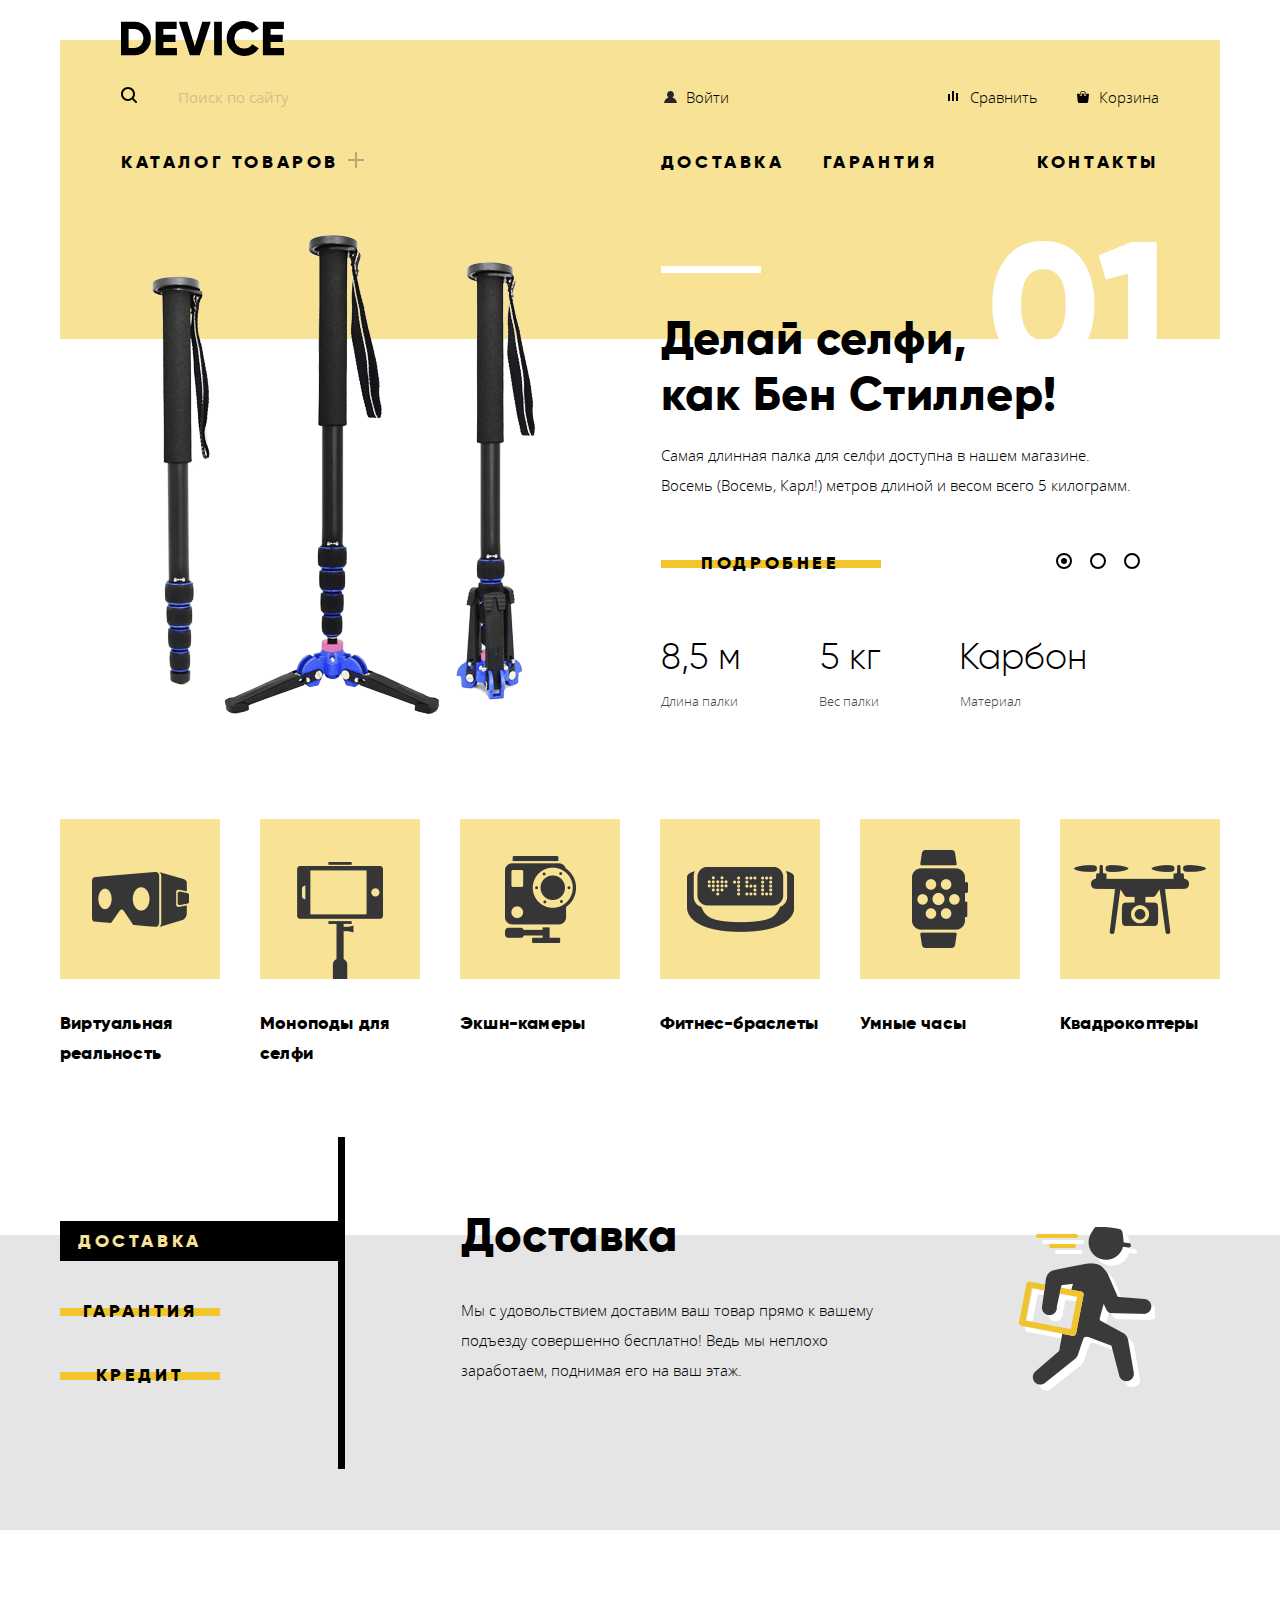
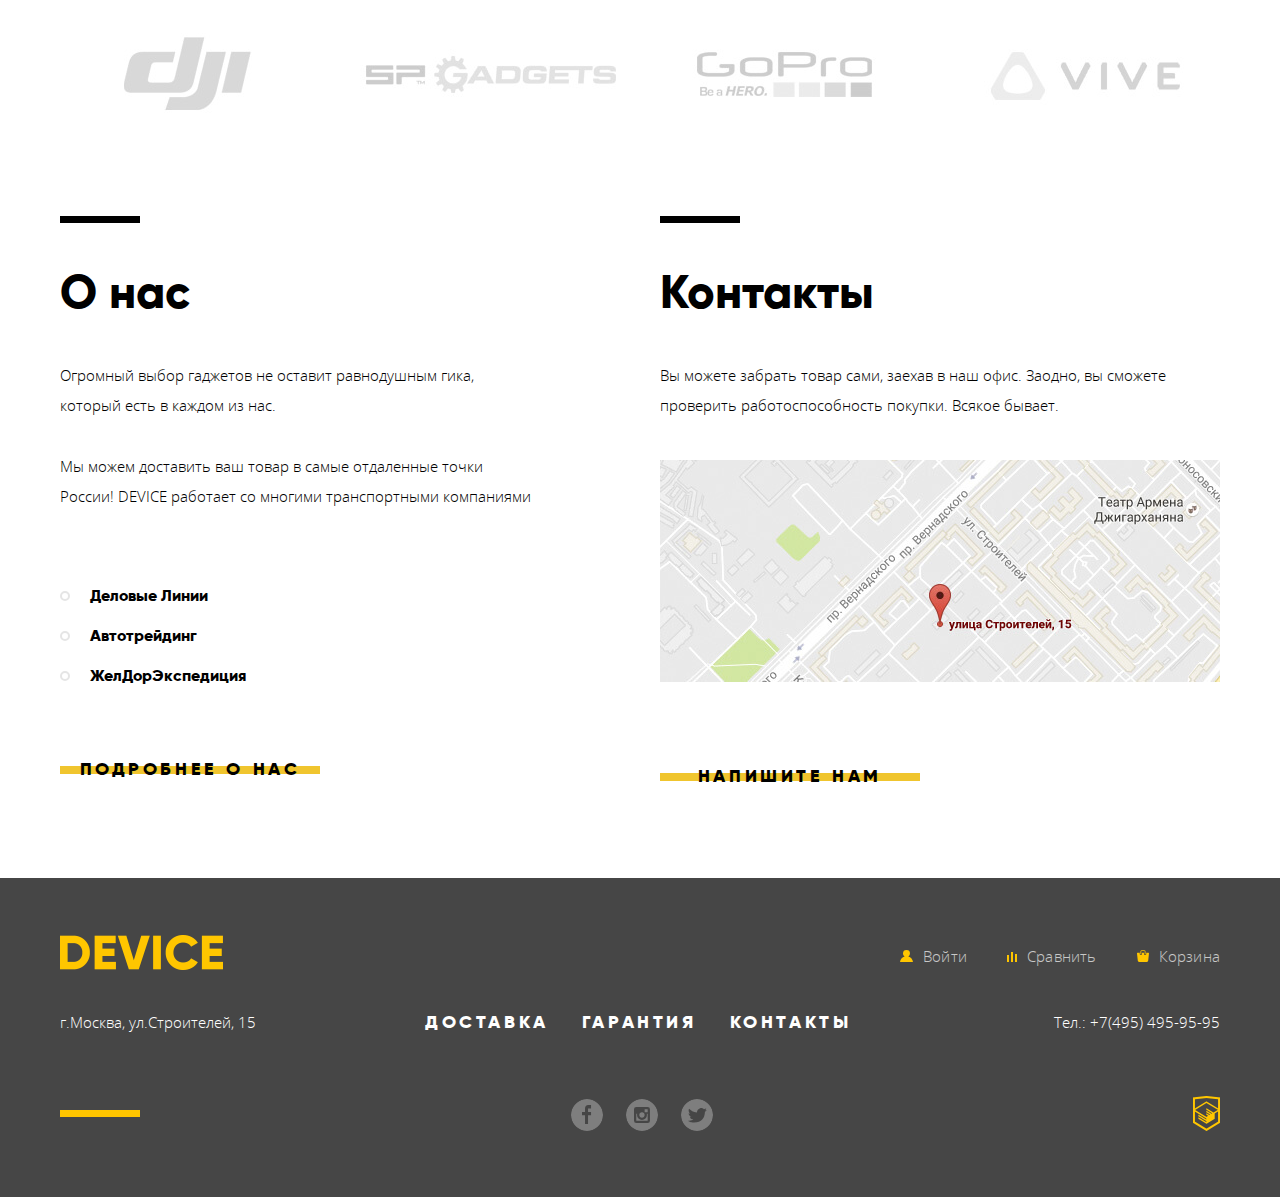
==== commit 0381bdf1: "Сделал js" ====
--- a/index.html
+++ b/index.html
@@ -17,11 +17,11 @@
         </div>
         <div class="search-field">
           <form class="search" action="https://echo.htmlacademy.ru" method="post">
-            <label for="search">
+            <label for="search-field">
               <span class="visually-hidden">Строка поиска</span>
               <img src="img/search.svg" alt="Кнопка поиска" width="16" height="16">
             </label>
-            <input type="search" name="search" id="search" placeholder="Поиск по сайту">
+            <input type="search" name="search" id="search-field" placeholder="Поиск по сайту">
             <button type="submit" class="button-search">
               <span>Найти</span>
             </button>
@@ -382,5 +382,6 @@
     </div>
         <button class="write-to-us-modal-close modal-close" type="button">Закрыть</button>
     </section>
+    <script src="js/external.js" type="text/javascript"></script>
   </body>
 </html>
--- a/css/style.css
+++ b/css/style.css
@@ -1092,6 +1092,7 @@
 
 .modal-show {
   display: block;
+
 }
 
 .write-to-us-container {
@@ -1140,6 +1141,15 @@
 
   padding-left: 20px;
   border: 3px solid transparent;
+}
+
+.search input:required {
+  background-color: red;
+}
+
+.write-to-us-form input:required,
+.write-to-us-form textarea:required {
+  background-color: #f6dada;
 }
 
 .write-to-us-form input:hover,
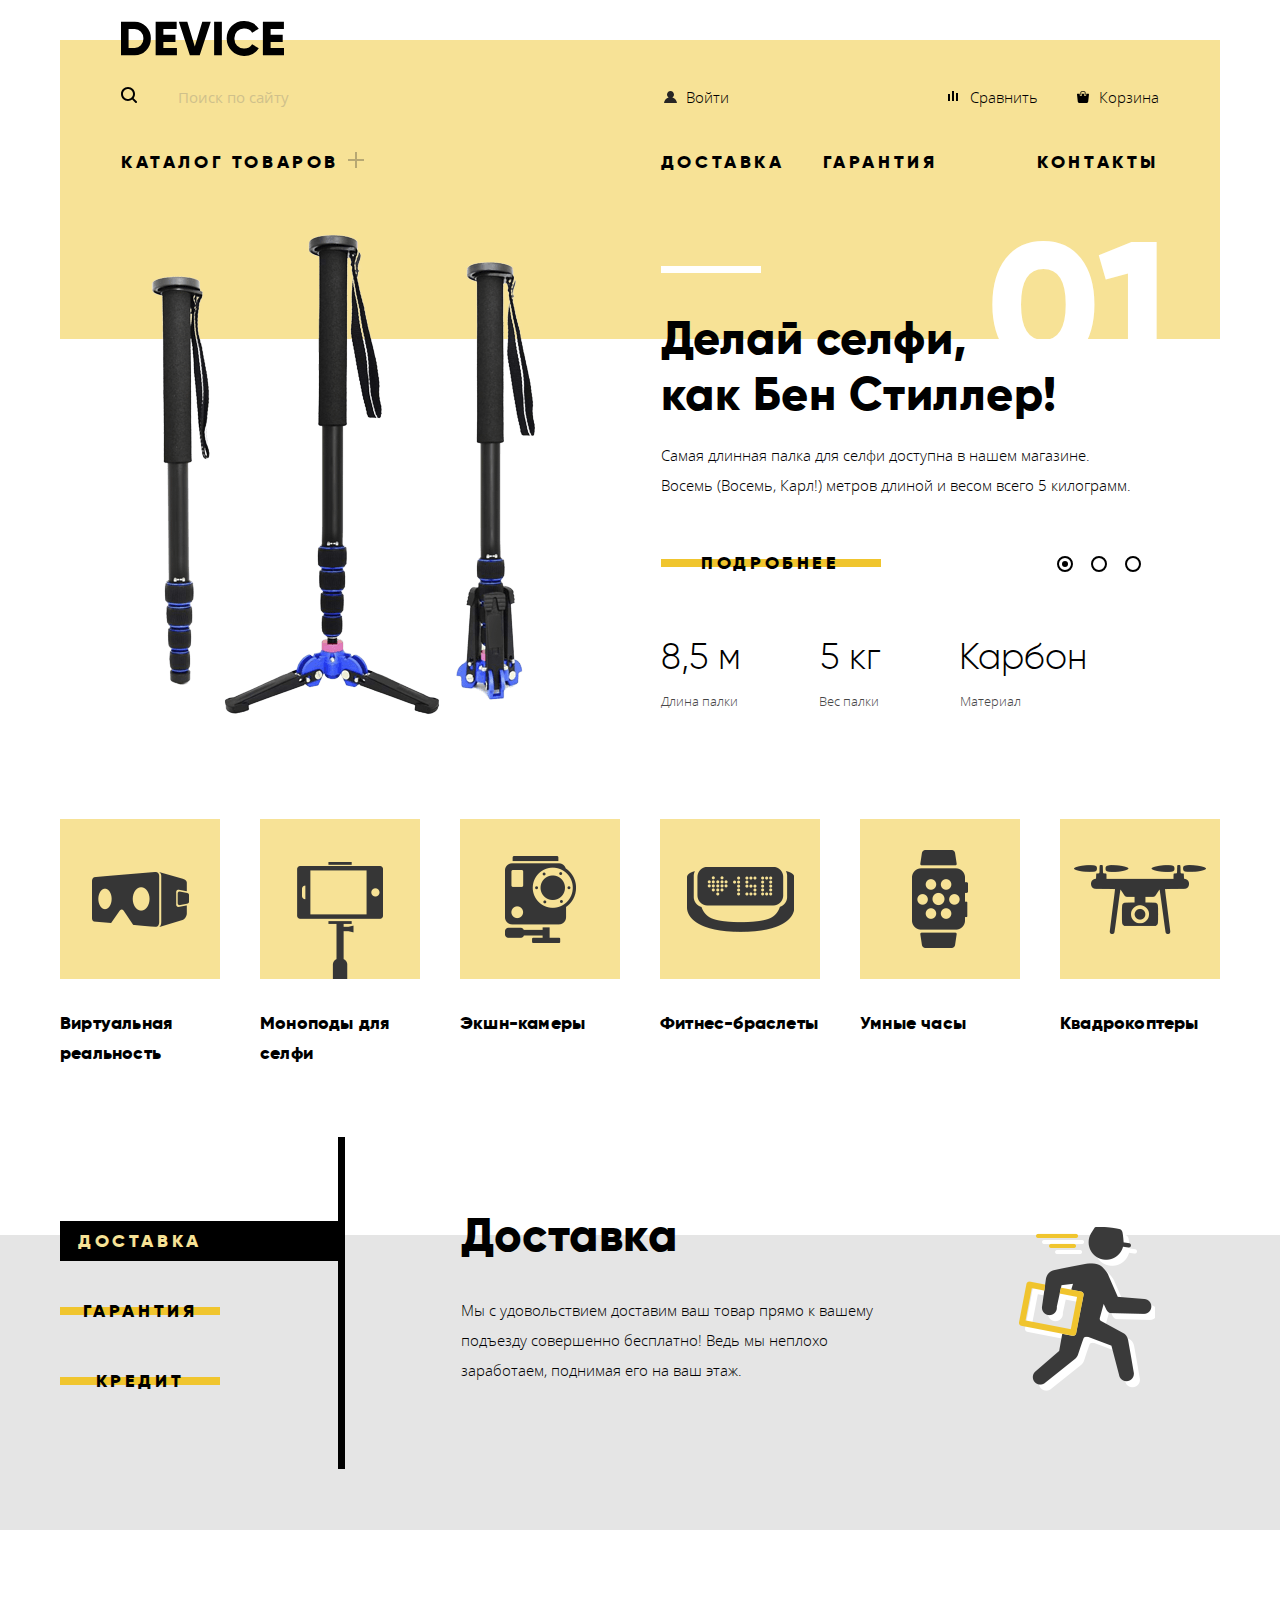
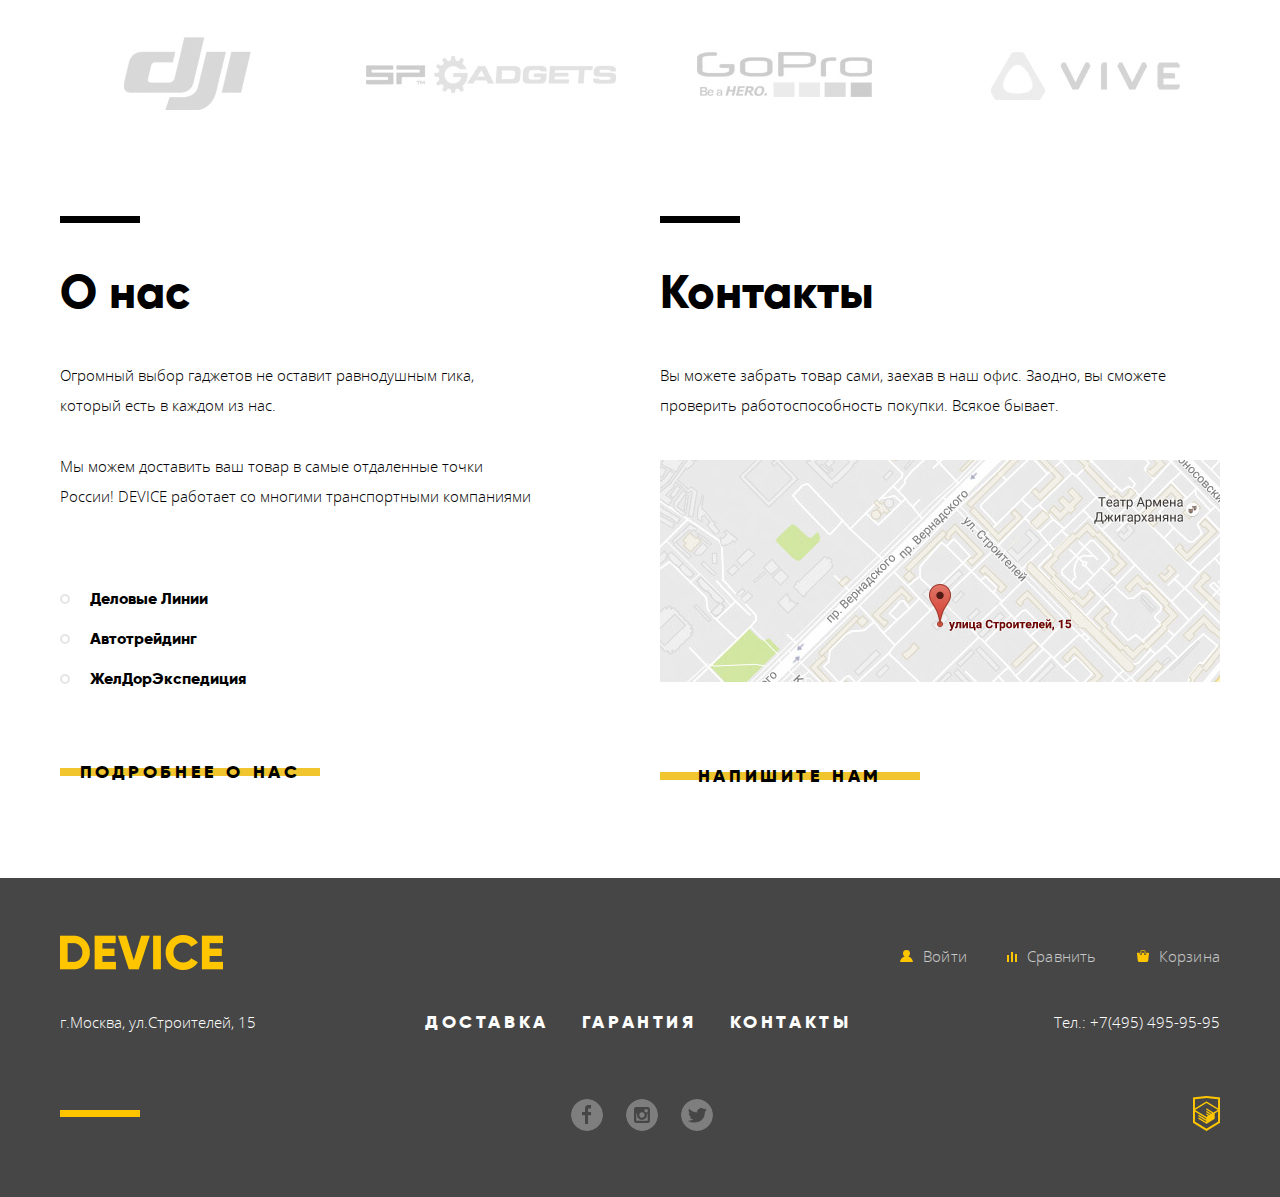
==== commit 814138c8: "Сделал правки" ====
--- a/index.html
+++ b/index.html
@@ -61,11 +61,7 @@
         <input class="visually-hidden" type="radio" id="product-2" name="goods">
         <input class="visually-hidden" type="radio" id="product-3" name="goods">
         <section class="slider">
-          <div class="slider-controls">
-              <label for="product-1">Первый</label>
-              <label for="product-2">Второй</label>
-              <label for="product-3">Третий</label>
-          </div>
+
           <h2 class="visually-hidden">Слайдер</h2>
           <ul class="slider-list">
             <li class="slider-item slide slide1" id="slider1">
@@ -73,9 +69,16 @@
                 <h3 class="slider-title">Делай селфи, <br> как Бен Стиллер!</h3>
                 <p class="slider-text">Самая длинная палка для селфи доступна в нашем магазине.
                   Восемь&nbsp(Восемь, Карл!) метров длиной и весом всего 5 килограмм.</p>
-                <a class="main-button more-information" href="#">
-                  <sapan>Подробнее</span>
-                </a>
+                  <div class = "slider-controls-wrapper">
+                    <a class="main-button more-information" href="#">
+                    <sapan>Подробнее</span>
+                    </a>
+                    <div class="slider-controls">
+                        <label for="product-1">Первый</label>
+                        <label for="product-2">Второй</label>
+                        <label for="product-3">Третий</label>
+                    </div>
+                  </div>
                 <table class="table-description">
                   <tbody>
                   <tr>
@@ -100,9 +103,16 @@
                 <h3 class="slider-title">Худеем <br> правильно!</h3>
                 <p class="slider-text">Мотивирующие фитнес-браслеты помогут найти в себе силы
                   не пропускать занятия и соблюдать диету.</p>
-                  <a class="main-button more-information" href="#">
+                  <div class = "slider-controls-wrapper">
+                    <a class="main-button more-information" href="#">
                     <sapan>Подробнее</span>
-                  </a>
+                    </a>
+                    <div class="slider-controls">
+                        <label for="product-1">Первый</label>
+                        <label for="product-2">Второй</label>
+                        <label for="product-3">Третий</label>
+                    </div>
+                  </div>
               <table class="table-description">
                 <tr>
                   <th>Без подзарядки</th>
@@ -121,9 +131,16 @@
                 <h3 class="slider-title">Порхает как бабочка, жалит как пчела!</h3>
                 <p class="slider-text">Этот обычный, на первый взгляд, квадрокоптер оснащен
                   мощным лазером, замаскированным под стандартную камеру.</p>
-                  <a class="main-button more-information" href="#">
+                  <div class = "slider-controls-wrapper">
+                    <a class="main-button more-information" href="#">
                     <sapan>Подробнее</span>
-                  </a>
+                    </a>
+                    <div class="slider-controls">
+                        <label for="product-1">Первый</label>
+                        <label for="product-2">Второй</label>
+                        <label for="product-3">Третий</label>
+                    </div>
+                  </div>
               <table class="table-description">
                 <tr>
                   <th>Дальность полета</th>
@@ -193,9 +210,15 @@
           <input class="visually-hidden" type="radio" id="services-2" name="services">
           <input class="visually-hidden" type="radio" id="services-3" name="services">
           <ul class="services-name">
-            <li class="main-button"><label for="services-1">Доставка</label></li>
-            <li class="main-button"><label for="services-2">Гарантия</label></li>
-            <li class="main-button"><label for="services-3">Кредит</label></li>
+            <li>
+              <label class="main-button" for="services-1">Доставка</label>
+            </li>
+            <li>
+              <label class="main-button" for="services-2">Гарантия</label>
+            </li>
+            <li>
+              <label class="main-button" for="services-3">Кредит</label>
+            </li>
           </ul>
           <div class="services-list-wrapper">
             <ul class="services-list">
@@ -279,7 +302,7 @@
           <p>Вы можете забрать товар сами, заехав в наш офис.
              Заодно, вы сможете проверить работоспособность покупки.
               Всякое бывает.</p>
-          <a href="#" class="map">
+          <a href="map.html" class="map">
             <img src="img/map.jpg" alt="Схема проезда" width="560" height="222" title="Схема проезда">
           </a>
           <a class="main-button more-information" href="form.html">
@@ -356,6 +379,7 @@
     </footer>
     <section class="modal modal-map">
       <h2 class="visually-hidden">Как до нас добраться</h2>
+      <iframe src="https://www.google.com/maps/embed?pb=!1m18!1m12!1m3!1d2249.112374947324!2d37.52742931548593!3d55.68703400453056!2m3!1f0!2f0!3f0!3m2!1i1024!2i768!4f13.1!3m3!1m2!1s0x46b54cf65f5c8955%3A0x694710ccd55501e!2z0YPQuy4g0KHRgtGA0L7QuNGC0LXQu9C10LksIDE1LCDQnNC-0YHQutCy0LAsIDExOTMxMQ!5e0!3m2!1sru!2sru!4v1551890051742" width="960" height="559" frameborder="0" style="border:0" allowfullscreen></iframe>
       <div>
         <img src="img/map-big-jpg.jpg" alt="Офис компании по адресу: город Москва, улица Строителей 15" width="960" height="559">
       </div>
@@ -367,15 +391,15 @@
       <form class="write-to-us-form" action="https://echo.htmlacademy.ru" method="post">
         <div>
           <label class="write-to-us-label" for="name-mod">Ваше имя:</label>
-          <input type="text" class="write-to-us-name" id="name-mod" name="name" placeholder="Имя Фамилия">
+          <input type="text" class="input-message write-to-us-name" id="name-mod" name="name" placeholder="Имя Фамилия">
         </div>
         <div>
           <label class="write-to-us-label" for="email-mod">Ваш e-mail:</label>
-          <input class="write-to-us-email" id="email-mod" type="email" name="email" placeholder="email@example.com">
+          <input class="input-message write-to-us-email" id="email-mod" type="email" name="email" placeholder="email@example.com">
         </div>
         <div>
           <label class="write-to-us-label" for="message-mod">Текст письма</label>
-          <textarea class="write-to-us-message" id="message-mod" name="message" rows="8" placeholder="В свободной форме"></textarea>
+          <textarea class="input-message write-to-us-message" id="message-mod" name="message" rows="8" placeholder="В свободной форме"></textarea>
         </div>
         <button class="button-send main-button" type="submit">Отправить</button>
       </form>
--- a/css/style.css
+++ b/css/style.css
@@ -93,7 +93,7 @@
 header .header-inner {
   min-height: 766px;
 
-  background-image: linear-gradient(#f7e296, #f7e296 299px, #ffffff 299px, #ffffff 100%);
+  background-image: linear-gradient(#f7e296, #f7e296 39%, #ffffff 39%, #ffffff 100%);
 
   padding: 0;
   margin: 0;
@@ -531,6 +531,14 @@
   margin-right: 42px;
 }
 
+/*Оформление переключателя слайдера */
+
+.slider-controls-wrapper {
+  position: relative;
+
+  align-self: stretch;
+}
+
 .slider-description .more-information {
   width: 220px;
   margin-top: 37px;
@@ -545,6 +553,8 @@
 .table-description tbody {
   display: flex;
   flex-direction: column-reverse;
+  flex-wrap: wrap;
+
   width: 550px;
 }
 
@@ -580,8 +590,8 @@
 
 .slider-controls {
     position: absolute;
-    top: 332px;
-    right: 65px;
+    top: 41px;
+    right: 30px;
     z-index: 20;
     font-size: 0;
 }
@@ -815,7 +825,10 @@
 
   position: absolute;
   left: 0;
-  top: 8px;
+  top: 50%;
+
+  margin-top: -5px;
+
   z-index: -1;
 
   transition: all 0.1s linear;
@@ -823,12 +836,16 @@
 
 .main-button:hover::after {
 width: 100%;
-height: 40px;
+height: 100%;
+
 background-color: #f0c52e;
+
+padding-top: 13px;
+padding-bottom: 6px;
 
 position: absolute;
 left: 0;
-top: -10px;
+top: -7px;
 z-index: -1;
 }
 
@@ -866,22 +883,23 @@
   display: flex;
 }
 
-#services-1:checked ~ .services-name li:first-child,
-#services-2:checked ~ .services-name li:nth-child(2),
-#services-3:checked ~ .services-name li:nth-child(3) {
+#services-1:checked ~ .services-name label[for = "services-1"],
+#services-2:checked ~ .services-name label[for = "services-2"],
+#services-3:checked ~ .services-name label[for = "services-3"] {
   color: #f7e296;
 
 }
 
-#services-1:checked ~ .services-name li:first-child::after,
-#services-2:checked ~ .services-name li:nth-child(2)::after,
-#services-3:checked ~ .services-name li:nth-child(3)::after {
+#services-1:checked ~ .services-name label[for = "services-1"]::after,
+#services-2:checked ~ .services-name label[for = "services-2"]::after,
+#services-3:checked ~ .services-name label[for = "services-3"]::after {
 
   background-color: #000000;
   width: 278px;
   height:40px;
 
   margin: auto 0;
+  padding: 0;
 
   top: -9px;
 }
@@ -951,6 +969,7 @@
 
   display: flex;
   justify-content: space-between;
+  flex-wrap: wrap;
 
   margin-top: 68px;
   margin-bottom: 83px;
@@ -1011,7 +1030,7 @@
 
   list-style: none;
 
-  margin-top: 65px;
+  margin-top: 68px;
   margin-bottom: 62px;
   padding-left: 0;
 }
@@ -1058,6 +1077,12 @@
   margin-bottom: 68px;
 }
 
+.modal-map iframe {
+  position: relative;
+  z-index: 26;
+  border: none;
+}
+
 .modal{
   position: fixed;
 
@@ -1077,6 +1102,13 @@
   top: 50%;
   left: 50%;
   transform: translate(-50%, -50%);
+}
+
+.modal-map div {
+  position: absolute;
+  top: 0;
+  left: 0;
+  z-index: 25;
 }
 
 .write-to-us {
@@ -1136,15 +1168,10 @@
   width: 334px;
   min-height: 50px;
 
-  border: none;
   background-color: #f2f2f2;
 
   padding-left: 20px;
   border: 3px solid transparent;
-}
-
-.search input:required {
-  background-color: red;
 }
 
 .write-to-us-form input:required,
@@ -1163,10 +1190,11 @@
   border: 3px solid  #f0c52e;
 
   background-color: #ffffff;
+  outline: none;
 }
 
 .write-to-us-form textarea {
-  border: none;
+  border: 3px solid transparent;
   background-color: #f2f2f2;
 
   padding-left: 20px;
@@ -1201,6 +1229,7 @@
   opacity: 0.5;
 
   cursor: pointer;
+  z-index: 30;
 }
 
 .modal-close:hover,
@@ -1264,7 +1293,7 @@
 }
 
 .footer-user-navigation {
-  max-width: 800px;
+  max-width: 700px;
 
   display: flex;
   justify-content: flex-end;
@@ -1306,6 +1335,7 @@
 .footer-wrapper-2 {
   display: flex;
   justify-content: space-between;
+  flex-wrap: wrap;
   width: 1160px;
   margin-top: 13px;
 }
@@ -1476,7 +1506,7 @@
 
   padding-left: 59px;
 
-  margin-top: 34px;
+  margin-top: 41px;
   margin-bottom: 22px;
 
   width: 100%;
@@ -1951,6 +1981,8 @@
 
 .image-compare-wrapper {
   position: relative;
+  width: 360px;
+  height: 380px;
 }
 
 .catalog-name-price {
@@ -1959,6 +1991,7 @@
   display: flex;
   align-items: baseline;
   justify-content: space-between;
+  flex-wrap: wrap;
 }
 
 .catalog-name-price h3 {
@@ -2029,7 +2062,7 @@
   line-height: 24px;
 
   margin: 0;
-  margin-top: 25px;
+  margin-top: 35px;
 }
 
 .selfie-catalog {
@@ -2063,6 +2096,7 @@
   padding: 0;
 
   display: flex;
+  flex-wrap: wrap;
 
   max-width: 450px;
   margin-right: -14px;
@@ -2087,7 +2121,7 @@
 }
 
 .pagination .navigation-button {
-  font-family: "gilroy", Arial, sans-serif;
+  font-family: "Gilroy", Arial, sans-serif;
   font-size: 16px;
   font-weight: 800;
   line-height: 24px;
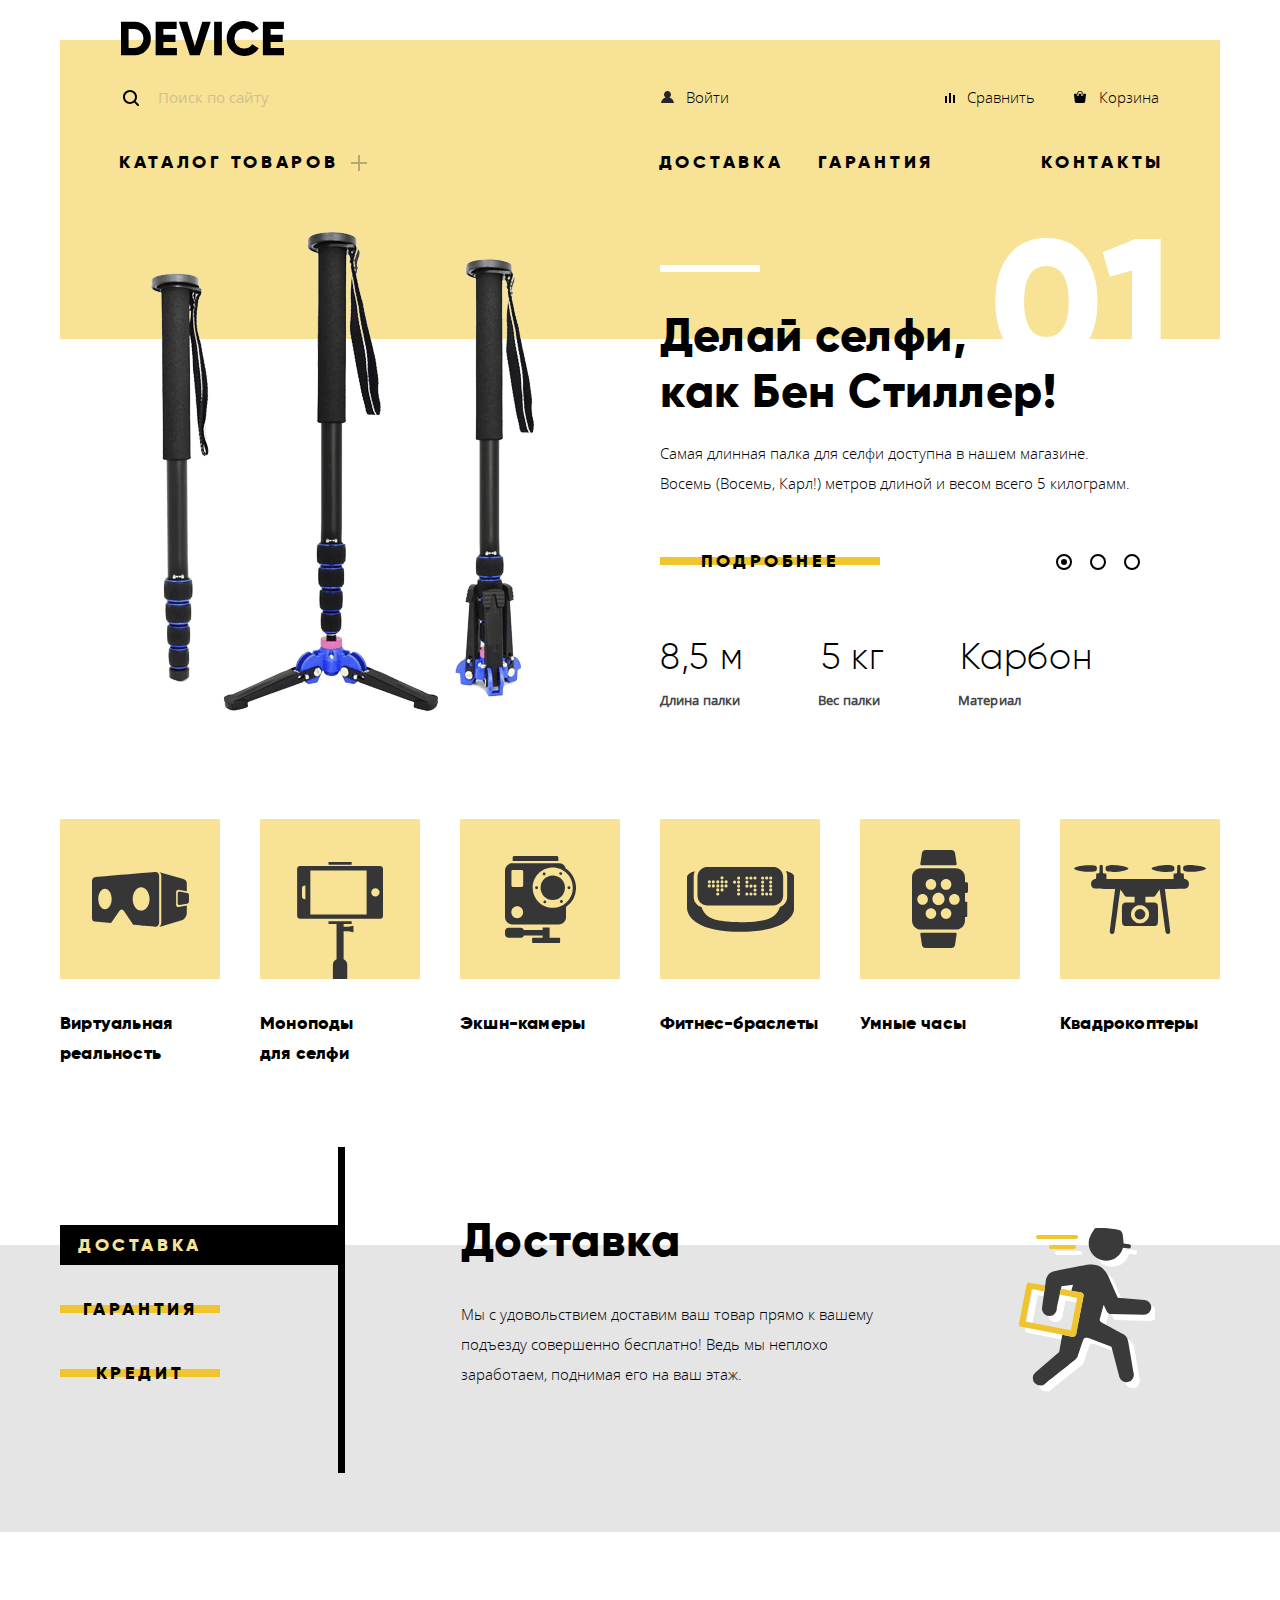
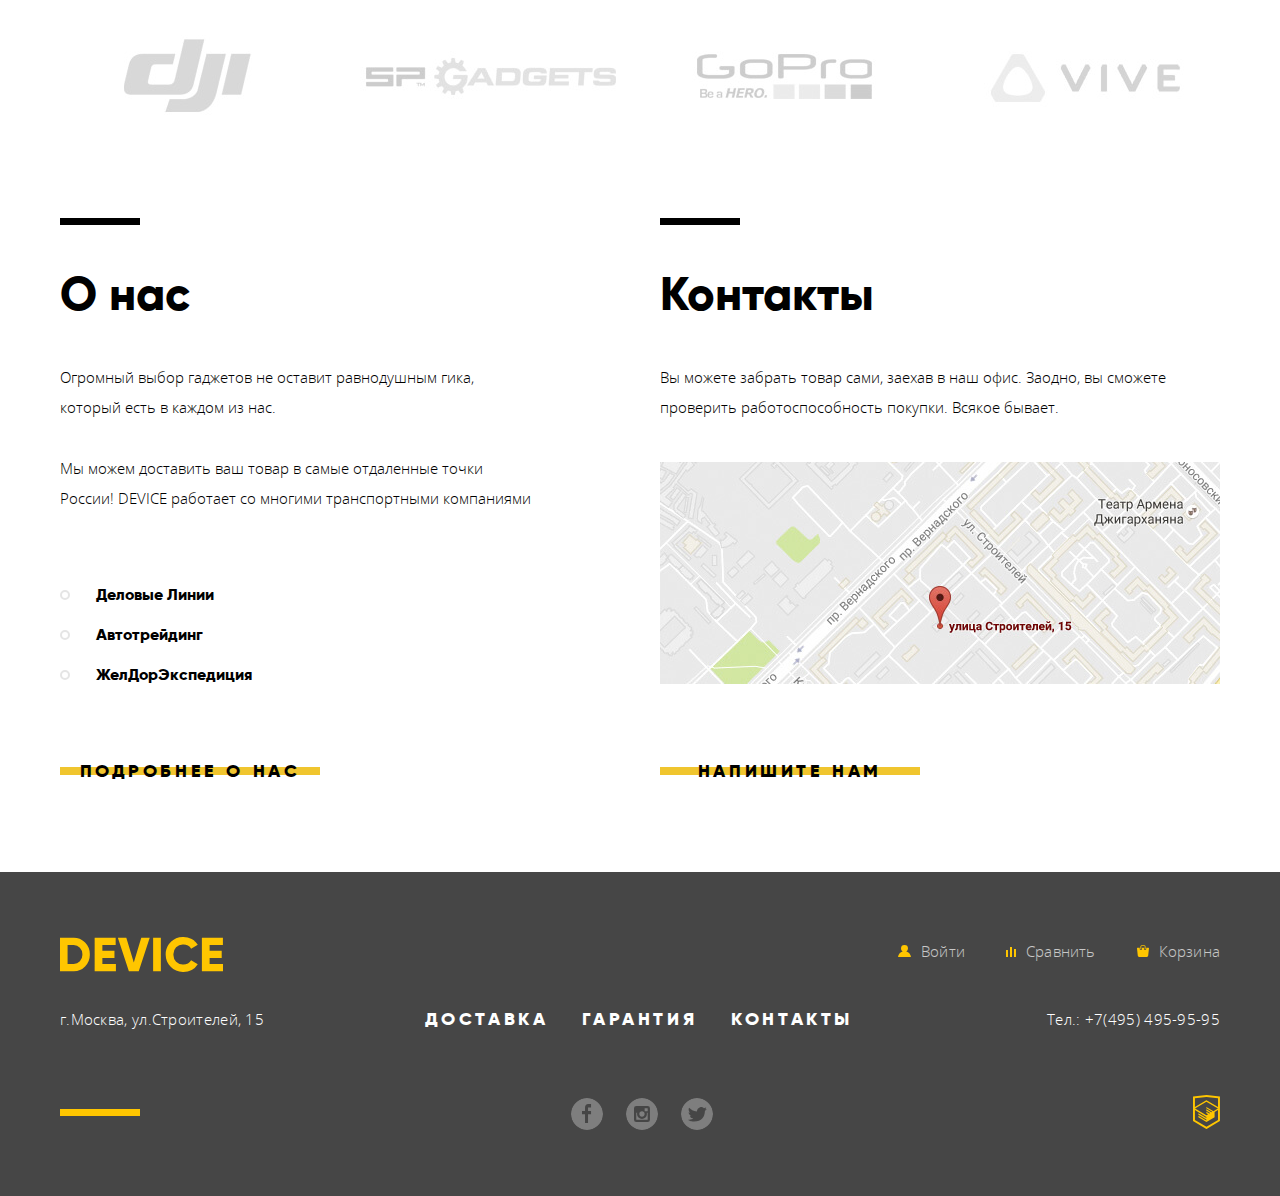
==== commit 06c966c9: "Критерии" ====
--- a/index.html
+++ b/index.html
@@ -1,23 +1,25 @@
 <!DOCTYPE html>
 <html lang="ru">
-  <head>
-    <meta charset="utf-8">
-    <title>HTML Academy: Девайс</title>
-    <link href="css/normalize.css" rel="stylesheet">
-    <link href="css/style.css" rel="stylesheet">
-  </head>
-  <body>
-    <header>
-      <div class="main-wrapper header-inner">
-        <nav class="main-navigation">
+
+<head>
+  <meta charset="utf-8">
+  <title>HTML Academy: Девайс</title>
+  <link href="css/normalize.min.css" rel="stylesheet">
+  <link href="css/style.min.css" rel="stylesheet">
+</head>
+
+<body>
+  <header>
+    <div class="main-wrapper header-inner">
+      <nav class="main-navigation">
         <div class="logo-wrapper">
-        <a class="main-header-logo">
-          <img src="img/main-logo.svg" width="163" height="35" alt="Логотип магазина Девайс">
-        </a>
+          <a class="main-header-logo">
+            <img src="img/main-logo.svg" width="163" height="35" alt="Логотип магазина Девайс">
+          </a>
         </div>
         <div class="search-field">
           <form class="search" action="https://echo.htmlacademy.ru" method="post">
-            <label for="search-field">
+            <label class="search-label" for="search-field">
               <span class="visually-hidden">Строка поиска</span>
               <img src="img/search.svg" alt="Кнопка поиска" width="16" height="16">
             </label>
@@ -36,51 +38,50 @@
         <ul class="site-navigation">
           <li class="dropdown-menu header-catalog">
             <a class="header-catalog-link" href="#">Каталог товаров</a>
-          <span class="catalog-sign"></span>
-          <div class="main-page-catalog">
-            <ul class="dropdown-menu-columns dropdown-menu-first-column">
-              <li> <a href="#">Виртуальная реальность</a> </li>
-              <li> <a href="catalog.html">Моноподы для cелфи</a> </li>
-              <li> <a href="#">Экшн-камеры</a> </li>
-            </ul>
-            <ul class="dropdown-menu-columns dropdown-menu-second-column">
-              <li> <a href="#">Фитнес-браслеты</a> </li>
-              <li> <a href="#">Умные часы</a> </li>
-            </ul>
-            <ul class="dropdown-menu-columns dropdown-menu-third-column">
-              <li> <a href="#">Квадрокоптеры</a> </li>
-            </ul>
-          </div>
-        </li>
+            <span class="catalog-sign"></span>
+            <div class="main-page-catalog">
+              <ul class="dropdown-menu-columns dropdown-menu-first-column">
+                <li> <a href="#">Виртуальная реальность</a> </li>
+                <li> <a href="catalog.html">Моноподы для cелфи</a> </li>
+                <li> <a href="#">Экшн-камеры</a> </li>
+              </ul>
+              <ul class="dropdown-menu-columns dropdown-menu-second-column">
+                <li> <a href="#">Фитнес-браслеты</a> </li>
+                <li> <a href="#">Умные часы</a> </li>
+              </ul>
+              <ul class="dropdown-menu-columns dropdown-menu-third-column">
+                <li> <a href="#">Квадрокоптеры</a> </li>
+              </ul>
+            </div>
+          </li>
           <li> <a href="#">Доставка</a></li>
           <li> <a href="#">Гарантия</a> </li>
           <li> <a href="#">Контакты</a> </li>
         </ul>
-        </nav>
-        <input class="visually-hidden" type="radio" id="product-1" name="goods" checked>
-        <input class="visually-hidden" type="radio" id="product-2" name="goods">
-        <input class="visually-hidden" type="radio" id="product-3" name="goods">
-        <section class="slider">
-
-          <h2 class="visually-hidden">Слайдер</h2>
-          <ul class="slider-list">
-            <li class="slider-item slide slide1" id="slider1">
-              <div class="slider-description slider-description-one">
-                <h3 class="slider-title">Делай селфи, <br> как Бен Стиллер!</h3>
-                <p class="slider-text">Самая длинная палка для селфи доступна в нашем магазине.
-                  Восемь&nbsp(Восемь, Карл!) метров длиной и весом всего 5 килограмм.</p>
-                  <div class = "slider-controls-wrapper">
-                    <a class="main-button more-information" href="#">
-                    <sapan>Подробнее</span>
-                    </a>
-                    <div class="slider-controls">
-                        <label for="product-1">Первый</label>
-                        <label for="product-2">Второй</label>
-                        <label for="product-3">Третий</label>
-                    </div>
-                  </div>
-                <table class="table-description">
-                  <tbody>
+      </nav>
+      <input class="product-1 visually-hidden" type="radio" id="product-1" name="goods" checked>
+      <input class="product-2 visually-hidden" type="radio" id="product-2" name="goods">
+      <input class="product-3 visually-hidden" type="radio" id="product-3" name="goods">
+      <section class="slider">
+        <h2 class="visually-hidden">Слайдер</h2>
+        <ul class="slider-list">
+          <li class="slider-item slide slide1">
+            <div class="slider-description slider-description-one">
+              <h3 class="slider-title">Делай селфи, <br> как Бен Стиллер!</h3>
+              <p class="slider-text">Самая длинная палка для селфи доступна в нашем магазине.
+                Восемь&nbsp;(Восемь, Карл!) метров длиной и весом всего 5 килограмм.</p>
+              <div class="slider-controls-wrapper">
+                <a class="main-button more-information" href="#">
+                  Подробнее
+                </a>
+                <div class="slider-controls">
+                  <label class="slider-label-1" for="product-1">Первый</label>
+                  <label class="slider-label-2" for="product-2">Второй</label>
+                  <label class="slider-label-3" for="product-3">Третий</label>
+                </div>
+              </div>
+              <table class="table-description">
+                <tbody>
                   <tr>
                     <th>Длина палки</th>
                     <th>Вес палки</th>
@@ -92,27 +93,27 @@
                     <td>Карбон</td>
                   </tr>
                 </tbody>
-                </table>
-              </div>
-              <p class="slider-image">
-                <img src="img/slider-1.png" width="384" height="486" alt="Моноподы для селфи" title="Моноподы для селфи">
-              </p>
-            </li>
-            <li class="slider-item slide slide2" id="slider2">
-              <div class="slider-description slider-description-two">
-                <h3 class="slider-title">Худеем <br> правильно!</h3>
-                <p class="slider-text">Мотивирующие фитнес-браслеты помогут найти в себе силы
-                  не пропускать занятия и соблюдать диету.</p>
-                  <div class = "slider-controls-wrapper">
-                    <a class="main-button more-information" href="#">
-                    <sapan>Подробнее</span>
-                    </a>
-                    <div class="slider-controls">
-                        <label for="product-1">Первый</label>
-                        <label for="product-2">Второй</label>
-                        <label for="product-3">Третий</label>
-                    </div>
-                  </div>
+              </table>
+            </div>
+            <p class="slider-image">
+              <img src="img/slider-1.png" width="384" height="486" alt="Моноподы для селфи" title="Моноподы для селфи">
+            </p>
+          </li>
+          <li class="slider-item slide slide2">
+            <div class="slider-description slider-description-two">
+              <h3 class="slider-title">Худеем <br> правильно!</h3>
+              <p class="slider-text">Мотивирующие фитнес-браслеты помогут найти в себе силы
+                не пропускать занятия и соблюдать диету.</p>
+              <div class="slider-controls-wrapper">
+                <a class="main-button more-information" href="#">
+                  Подробнее
+                </a>
+                <div class="slider-controls">
+                  <label for="product-1">Первый</label>
+                  <label for="product-2">Второй</label>
+                  <label for="product-3">Третий</label>
+                </div>
+              </div>
               <table class="table-description">
                 <tr>
                   <th>Без подзарядки</th>
@@ -121,26 +122,26 @@
                   <td>48 часов</td>
                 </tr>
               </table>
-              </div>
-              <p class="slider-image">
-                <img src="img/slider-2.png" width="345" height="485" alt="Фитнес-браслеты" title = "Фитнес-браслеты">
-              </p>
-            </li>
-            <li class="slider-item slide slide3" id="slider3">
-              <div class="slider-description slider-description-three">
-                <h3 class="slider-title">Порхает как бабочка, жалит как пчела!</h3>
-                <p class="slider-text">Этот обычный, на первый взгляд, квадрокоптер оснащен
-                  мощным лазером, замаскированным под стандартную камеру.</p>
-                  <div class = "slider-controls-wrapper">
-                    <a class="main-button more-information" href="#">
-                    <sapan>Подробнее</span>
-                    </a>
-                    <div class="slider-controls">
-                        <label for="product-1">Первый</label>
-                        <label for="product-2">Второй</label>
-                        <label for="product-3">Третий</label>
-                    </div>
-                  </div>
+            </div>
+            <p class="slider-image">
+              <img src="img/slider-2.png" width="345" height="485" alt="Фитнес-браслеты" title="Фитнес-браслеты">
+            </p>
+          </li>
+          <li class="slider-item slide slide3">
+            <div class="slider-description slider-description-three">
+              <h3 class="slider-title">Порхает как бабочка, жалит как пчела!</h3>
+              <p class="slider-text">Этот обычный, на первый взгляд, квадрокоптер оснащен
+                мощным лазером, замаскированным под стандартную камеру.</p>
+              <div class="slider-controls-wrapper">
+                <a class="main-button more-information" href="#">
+                  Подробнее
+                </a>
+                <div class="slider-controls">
+                  <label for="product-1">Первый</label>
+                  <label for="product-2">Второй</label>
+                  <label for="product-3">Третий</label>
+                </div>
+              </div>
               <table class="table-description">
                 <tr>
                   <th>Дальность полета</th>
@@ -151,78 +152,78 @@
                   <td class="td-three">50 м</td>
                 </tr>
               </table>
-              </div>
-              <p class="slider-image">
-                <img src="img/slider-3.png" width="526" height="334" alt="Квадрокоптеры" title = "Квадрокоптеры">
-              </p>
-            </li>
-          </ul>
-        </section>
-      </div>
-    </header>
-    <main class="container">
-      <h1 class="visually-hidden">Магазин гаджетов Девайс</h1>
-      <section class="main-goods main-wrapper">
-        <h2 class="visually-hidden">Категории товаров</h2>
-        <ul class="main-goods-list">
-          <li class="goods-list-item">
-             <a class="goods-item-link" href="#">
-               <div class="main-goods-list-image"></div>
-               <span class="main-goods-list-name">Виртуальная реальность</span>
-             </a>
-          </li>
-          <li class="goods-list-item">
-             <a class="goods-item-link" href="#">
-               <div class="main-goods-list-image"></div>
-               <span class="main-goods-list-name">Моноподы для селфи</span>
-             </a>
-          </li>
-          <li class="goods-list-item">
-             <a class="goods-item-link" href="#">
-               <div class="main-goods-list-image"></div>
-               <span class="main-goods-list-name">Экшн-камеры</span>
-             </a>
-          </li>
-          <li class="goods-list-item">
-             <a class="goods-item-link" href="#">
-               <div class="main-goods-list-image"></div>
-               <span class="main-goods-list-name">Фитнес-браслеты</span>
-             </a>
-          </li>
-          <li class="goods-list-item">
-             <a class="goods-item-link" href="#">
-               <div class="main-goods-list-image"></div>
-               <span class="main-goods-list-name">Умные часы</span>
-             </a>
-          </li>
-          <li class="goods-list-item">
-             <a class="goods-item-link" href="#">
-               <div class="main-goods-list-image"></div>
-               <span class="main-goods-list-name">Квадрокоптеры</span>
-             </a>
+            </div>
+            <p class="slider-image">
+              <img src="img/slider-3.png" width="526" height="334" alt="Квадрокоптеры" title="Квадрокоптеры">
+            </p>
           </li>
         </ul>
       </section>
-        <section class="services">
-        <div class="main-wrapper services-inner">
-          <h2 class="visually-hidden">Услуги</h2>
-          <input class="visually-hidden" type="radio" id="services-1" name="services" checked>
-          <input class="visually-hidden" type="radio" id="services-2" name="services">
-          <input class="visually-hidden" type="radio" id="services-3" name="services">
-          <ul class="services-name">
-            <li>
-              <label class="main-button" for="services-1">Доставка</label>
-            </li>
-            <li>
-              <label class="main-button" for="services-2">Гарантия</label>
-            </li>
-            <li>
-              <label class="main-button" for="services-3">Кредит</label>
-            </li>
-          </ul>
-          <div class="services-list-wrapper">
-            <ul class="services-list">
-            <li class="services-list-item services-shipping" id="services-description-1">
+    </div>
+  </header>
+  <main class="container">
+    <h1 class="visually-hidden">Магазин гаджетов Девайс</h1>
+    <section class="main-goods main-wrapper">
+      <h2 class="visually-hidden">Категории товаров</h2>
+      <ul class="main-goods-list">
+        <li class="goods-list-item">
+          <a class="goods-item-link" href="#">
+            <div class="main-goods-list-image"></div>
+            <span class="main-goods-list-name">Виртуальная реальность</span>
+          </a>
+        </li>
+        <li class="goods-list-item">
+          <a class="goods-item-link" href="#">
+            <div class="main-goods-list-image"></div>
+            <span class="main-goods-list-name">Моноподы для&nbsp;селфи</span>
+          </a>
+        </li>
+        <li class="goods-list-item">
+          <a class="goods-item-link" href="#">
+            <div class="main-goods-list-image"></div>
+            <span class="main-goods-list-name">Экшн-камеры</span>
+          </a>
+        </li>
+        <li class="goods-list-item">
+          <a class="goods-item-link" href="#">
+            <div class="main-goods-list-image"></div>
+            <span class="main-goods-list-name">Фитнес-браслеты</span>
+          </a>
+        </li>
+        <li class="goods-list-item">
+          <a class="goods-item-link" href="#">
+            <div class="main-goods-list-image"></div>
+            <span class="main-goods-list-name">Умные часы</span>
+          </a>
+        </li>
+        <li class="goods-list-item">
+          <a class="goods-item-link" href="#">
+            <div class="main-goods-list-image"></div>
+            <span class="main-goods-list-name">Квадрокоптеры</span>
+          </a>
+        </li>
+      </ul>
+    </section>
+    <section class="services">
+      <div class="main-wrapper services-inner">
+        <h2 class="visually-hidden">Услуги</h2>
+        <input class="services-1 visually-hidden" type="radio" id="services-1" name="services" checked>
+        <input class="services-2 visually-hidden" type="radio" id="services-2" name="services">
+        <input class="services-3 visually-hidden" type="radio" id="services-3" name="services">
+        <ul class="services-name">
+          <li>
+            <label class="main-button" for="services-1">Доставка</label>
+          </li>
+          <li>
+            <label class="main-button" for="services-2">Гарантия</label>
+          </li>
+          <li>
+            <label class="main-button" for="services-3">Кредит</label>
+          </li>
+        </ul>
+        <div class="services-list-wrapper">
+          <ul class="services-list">
+            <li class="services-description-1 services-list-item services-shipping">
               <div class="services-description-wrapper">
                 <h3>Доставка</h3>
                 <p>
@@ -231,18 +232,16 @@
                 </p>
               </div>
             </li>
-
-            <li class="services-list-item services-garanty" id="services-description-2">
+            <li class="services-description-2 services-list-item services-garanty">
               <div class="services-description-wrapper">
                 <h3>Гарантия</h3>
                 <p>
                   Если из-за возгорания купленного у нас товара у вас сгорит
-                  дом — не переживайте, мы выдадим вам новый. Товар,&nbspне&nbspдом, конечно же.
+                  дом — не переживайте, мы выдадим вам новый. Товар,&nbsp;не&nbsp;дом, конечно же.
                 </p>
               </div>
             </li>
-
-            <li class="services-list-item services-credit" id="services-description-3">
+            <li class="services-description-3 services-list-item services-credit">
               <div class="services-description-wrapper">
                 <h3>Кредит</h3>
                 <p>
@@ -252,98 +251,107 @@
               </div>
             </li>
           </ul>
-          </div>
-        </div>
+        </div>
+      </div>
+    </section>
+    <section class="partners main-wrapper">
+      <h2 class="visually-hidden">Партнеры</h2>
+      <ul class="partners-list">
+        <li class="partners-list-item">
+          <a href="#">
+            <img src="img/logo-1-jpg.jpg" alt="Dji" width="260" height="100">
+          </a>
+        </li>
+        <li class="partners-list-item">
+          <a href="#">
+            <img src="img/logo-2-jpg.jpg" alt="Sp gadget" width="260" height="100">
+          </a>
+        </li>
+        <li class="partners-list-item">
+          <a href="#">
+            <img src="img/logo-3-jpg.jpg" alt="Go pro" width="260" height="100">
+          </a>
+        </li>
+        <li class="partners-list-item">
+          <a href="#">
+            <img src="img/logo-4-jpg.jpg" alt="Vive" width="260" height="100">
+          </a>
+        </li>
+      </ul>
+    </section>
+    <div class="index-columns main-wrapper">
+      <section class="about-us">
+        <h2 class="about-us-title">О нас</h2>
+        <p>Огромный выбор гаджетов не оставит
+          равнодушным гика, который&nbsp;есть в каждом из нас.</p>
+        <p>Мы можем доставить ваш товар в самые отдаленные
+          точки России!&nbsp;DEVICE работает со многими
+          транспортными компаниями</p>
+        <ul class="transportation-list">
+          <li>Деловые Линии</li>
+          <li>Автотрейдинг</li>
+          <li>ЖелДорЭкспедиция</li>
+        </ul>
+        <a class="main-button more-information" href="#">
+          <span>Подробнее о нас</span>
+        </a>
       </section>
-      <section class="partners main-wrapper">
-        <h2 class="visually-hidden">Партнеры</h2>
-        <ul class="partners-list">
-          <li class="partners-list-item">
-            <a href="#">
-              <img src="img/logo-1-jpg.jpg" alt="Dji" width="260" height="100">
-            </a>
-          </li>
-          <li class="partners-list-item">
-            <a href="#">
-              <img src="img/logo-2-jpg.jpg" alt="Sp gadget" width="260" height="100">
-            </a>
-          </li>
-          <li class="partners-list-item">
-            <a href="#">
-              <img src="img/logo-3-jpg.jpg" alt="Go pro" width="260" height="100">
-            </a>
-          </li>
-          <li class="partners-list-item">
-            <a href="#">
-              <img src="img/logo-4-jpg.jpg" alt="Vive" width="260" height="100">
-            </a>
-          </li>
-        </ul>
+      <section class="contacts">
+        <h2>Контакты</h2>
+        <p>Вы можете забрать товар сами, заехав в наш офис.
+          Заодно, вы сможете проверить работоспособность покупки.
+          Всякое бывает.</p>
+        <a href="map.html" class="map">
+          <img src="img/map.jpg" alt="Схема проезда" width="560" height="222" title="Схема проезда">
+        </a>
+        <a class="main-button more-information write-to-us-link" href="form.html">
+          <span>Напишите нам</span>
+        </a>
       </section>
-      <div class="index-columns main-wrapper">
-        <section class="about-us">
-          <h2 class="about-us-title">О нас</h2>
-          <p>Огромный выбор гаджетов не оставит
-            равнодушным гика, который&nbspесть в каждом из нас.</p>
-          <p>Мы можем доставить ваш товар в самые отдаленные
-             точки России!&nbspDEVICE работает со многими
-             транспортными компаниями</p>
-          <ul class="transportation-list">
-            <li>Деловые Линии</li>
-            <li>Автотрейдинг</li>
-            <li>ЖелДорЭкспедиция</li>
-          </ul>
-          <a class="main-button more-information" href="#">
-            <span>Подробнее о нас</span>
-          </a>
-        </section>
-        <section class="contacts">
-          <h2>Контакты</h2>
-          <p>Вы можете забрать товар сами, заехав в наш офис.
-             Заодно, вы сможете проверить работоспособность покупки.
-              Всякое бывает.</p>
-          <a href="map.html" class="map">
-            <img src="img/map.jpg" alt="Схема проезда" width="560" height="222" title="Схема проезда">
-          </a>
-          <a class="main-button more-information" href="form.html">
-            <span class="write-to-us-link">Напишите нам</span>
-          </a>
-        </section>
+    </div>
+  </main>
+  <footer class="main-footer">
+    <div class="footer-wrapper">
+      <p class="footer-logo">
+        <a>
+          <svg width="163" height="35" viewBox="0 0 163 35">
+              <defs>
+                  <style>
+                      .cls-1{fill-rule:evenodd}
+                  </style>
+              </defs>
+              <path id="_-e-logo" d="M-.151.702v33.6h13.532a15.72 15.72 0 0 0 11.72-4.824 16.458 16.458 0 0 0 4.712-11.976 16.458 16.458 0 0 0-4.712-11.976A15.723 15.723 0 0 0 13.381.702H-.151zM7.582 26.91V8.091h5.8a8.646 8.646 0 0 1 6.5 2.568 9.407 9.407 0 0 1 2.489 6.84 9.406 9.406 0 0 1-2.489 6.84 8.642 8.642 0 0 1-6.5 2.568h-5.8zm34.8-5.952h12.082v-7.3H42.378V8.091h13.291V.702H34.645v33.6H55.91V26.91H42.378v-5.952zm36.343 13.344L89.744.702h-8.458l-7.491 24.72L66.304.702h-8.457l11.019 33.6h9.859zm14.4 0h7.733V.702h-7.733v33.6zm38.615-1.416a15.506 15.506 0 0 0 6.041-5.688l-6.67-3.84a7.482 7.482 0 0 1-3.165 3.024 9.87 9.87 0 0 1-4.664 1.1 9.595 9.595 0 0 1-7.177-2.736 9.909 9.909 0 0 1-2.682-7.248 9.909 9.909 0 0 1 2.682-7.248 9.595 9.595 0 0 1 7.177-2.736 9.897 9.897 0 0 1 4.639 1.08 7.592 7.592 0 0 1 3.19 3.048l6.67-3.84a15.873 15.873 0 0 0-6.09-5.688 17.42 17.42 0 0 0-8.409-2.088c-9.779-.272-17.797 7.691-17.591 17.472-.208 9.781 7.809 17.747 17.588 17.476a17.52 17.52 0 0 0 8.458-2.088zm17.881-11.928h12.082v-7.3h-12.085V8.091h13.29V.702h-21.023v33.6h21.265V26.91h-13.532v-5.952z" class="cls-1" data-name="-e-logo"/>
+          </svg>
+        </a>
+      </p>
+      <div class="footer-user-navigation">
+
+        <a href="#">
+          <svg class="footer-user-icon" width="13" height="12" viewBox="0 0 13 12">
+            <path d="M.032 12h12.937c-.163-2.643-2.074-4.837-4.671-5.543a3.47 3.47 0 0 0 1.687-2.972 3.485 3.485 0 0 0-6.97 0c0 1.264.68 2.361 1.688 2.972C2.106 7.163.194 9.357.032 12z" />
+          </svg>
+          <span>Войти</span>
+        </a>
+        <a href="#">
+          <svg class="footer-user-icon" width="10" height="10" viewBox="0 0 10 10">
+            <path d="M8 2h1.984v8H8zM0 3h1.984v7H0zM4 0h2v10H4z" />
+          </svg>
+          <span>Сравнить</span>
+        </a>
+        <a href="#">
+          <svg class="footer-user-icon" width="12" height="12" viewBox="0 0 12 12">
+            <path
+              d="M11.864 3.017a.429.429 0 0 0-.327-.154H9.225V4.09c0 .563-.484 1.022-1.08 1.022-.594 0-1.078-.458-1.078-1.022V2.863H4.909V4.09c0 .563-.485 1.022-1.08 1.022-.595 0-1.078-.458-1.078-1.022V2.863H.438a.43.43 0 0 0-.327.154.472.472 0 0 0-.108.358l.776 7.134c.015.806.642 1.455 1.411 1.455h7.595c.77 0 1.396-.649 1.411-1.455l.776-7.134a.476.476 0 0 0-.108-.358z" />
+            <path
+              d="M3.829 4.499c.239 0 .433-.184.433-.409V1.84c0-.632.672-1.022 1.295-1.022h1.079c.655 0 1.078.401 1.078 1.022v2.25c0 .225.194.409.431.409.239 0 .433-.184.433-.409V1.84C8.577.773 7.761 0 6.636 0H5.557c-1.19 0-2.159.826-2.159 1.84v2.25c0 .225.194.409.431.409z" />
+          </svg>
+          <span>Корзина</span>
+        </a>
       </div>
-    </main>
-    <footer class="main-footer">
-      <div class="footer-wrapper">
-      <p class='footer-logo'>
-        <a>
-          <img src="img/logo-footer.png" width="163" height="35" alt="Логотип магазина Девайс">
-        </a>
-      </p>
-        <div class="footer-user-navigation">
-
-          <a href="#">
-            <svg  class="footer-user-icon" width="13" height="12" viewBox="0 0 13 12">
-              <path d="M.032 12h12.937c-.163-2.643-2.074-4.837-4.671-5.543a3.47 3.47 0 0 0 1.687-2.972 3.485 3.485 0 0 0-6.97 0c0 1.264.68 2.361 1.688 2.972C2.106 7.163.194 9.357.032 12z"/>
-            </svg>
-            <span>Войти</span>
-          </a>
-          <a href="#">
-            <svg class="footer-user-icon" width="10" height="10" viewBox="0 0 10 10">
-                <path d="M8 2h1.984v8H8zM0 3h1.984v7H0zM4 0h2v10H4z"/>
-            </svg>
-            <span>Сравнить</span>
-          </a>
-          <a href="#">
-            <svg class="footer-user-icon" width="12" height="12" viewBox="0 0 12 12">
-                <path d="M11.864 3.017a.429.429 0 0 0-.327-.154H9.225V4.09c0 .563-.484 1.022-1.08 1.022-.594 0-1.078-.458-1.078-1.022V2.863H4.909V4.09c0 .563-.485 1.022-1.08 1.022-.595 0-1.078-.458-1.078-1.022V2.863H.438a.43.43 0 0 0-.327.154.472.472 0 0 0-.108.358l.776 7.134c.015.806.642 1.455 1.411 1.455h7.595c.77 0 1.396-.649 1.411-1.455l.776-7.134a.476.476 0 0 0-.108-.358z"/>
-                <path d="M3.829 4.499c.239 0 .433-.184.433-.409V1.84c0-.632.672-1.022 1.295-1.022h1.079c.655 0 1.078.401 1.078 1.022v2.25c0 .225.194.409.431.409.239 0 .433-.184.433-.409V1.84C8.577.773 7.761 0 6.636 0H5.557c-1.19 0-2.159.826-2.159 1.84v2.25c0 .225.194.409.431.409z"/>
-            </svg>
-            <span>Корзина</span>
-          </a>
-        </div>
       <div class="footer-wrapper-1">
-          <p class="adress">г.Москва, ул.Строителей, 15</p>
+        <p class="adress">г.Москва, ул.Строителей, 15</p>
         <ul class="footer-site-navigation">
-          <li > <a class="footer-shipping" href="#">Доставка</a> </li>
+          <li> <a class="footer-shipping" href="#">Доставка</a> </li>
           <li> <a href="#">Гарантия</a> </li>
           <li> <a href="#">Контакты</a> </li>
         </ul>
@@ -369,25 +377,27 @@
             </a>
           </li>
         </ul>
-        <p class="htmlacademy-logo">
-          <a href="https://htmlacademy.ru/intensive/htmlcss" title="htmlacademy">
-            <img src="img/logo-html.png" alt="Ссылка на сайт Htmlacademy">
-          </a>
-        </p>
+          <a class="htmlacademy-logo" href="https://htmlacademy.ru/intensive/htmlcss" title="htmlacademy" aria-label="htmlacademy">
+            <svg width="26.943" height="34.09" viewBox="0 0 26.943 34.09">
+                <path d="M13.62.017L13.472 0 0 1.412v24.661l13.473 8.017 13.43-7.99.042-.025V1.412L13.62.017zm11.399 12.11L13.495 5.334l-.001-.104-.087.05-.088-.056v.109L1.925 12.118V3.147l11.548-1.212L25.02 3.147v8.98zm-11.614-5.34L24.923 13.5l-4.479 2.64-7.093-4.221-.014 1.415 5.904 3.513-.86.507-5.03-2.992-.014 1.415 3.827 2.275-.782.523-3.031-1.787-.014 1.413 1.853 1.091-1.8 1.081-11.356-6.751 11.371-6.835zm-11.48 8.34l11.411 6.791.016 1.044-7.942-4.728-.015 1.416 7.979 4.795.018 1.076-7.973-4.74-.013 1.414 8.021 4.822.046.025 8.143-4.872-.011-5.177 3.415-2.036v10.021L13.472 31.85 1.925 24.979v-9.852z"/>
+            </svg>
+          </a>
       </div>
-      </div>
-    </footer>
-    <section class="modal modal-map">
-      <h2 class="visually-hidden">Как до нас добраться</h2>
-      <iframe src="https://www.google.com/maps/embed?pb=!1m18!1m12!1m3!1d2249.112374947324!2d37.52742931548593!3d55.68703400453056!2m3!1f0!2f0!3f0!3m2!1i1024!2i768!4f13.1!3m3!1m2!1s0x46b54cf65f5c8955%3A0x694710ccd55501e!2z0YPQuy4g0KHRgtGA0L7QuNGC0LXQu9C10LksIDE1LCDQnNC-0YHQutCy0LAsIDExOTMxMQ!5e0!3m2!1sru!2sru!4v1551890051742" width="960" height="559" frameborder="0" style="border:0" allowfullscreen></iframe>
-      <div>
-        <img src="img/map-big-jpg.jpg" alt="Офис компании по адресу: город Москва, улица Строителей 15" width="960" height="559">
-      </div>
-      <button class="modal-close" type="button">Закрыть</button>
-    </section>
-    <section class="modal write-to-us">
-      <h2 class="visually-hidden">Окно формы "Напишите нам"</h2>
-      <div class="write-to-us-container">
+    </div>
+  </footer>
+  <section class="modal modal-map visually-hidden">
+    <h2 class="visually-hidden">Как до нас добраться</h2>
+    <iframe
+      src="https://www.google.com/maps/embed?pb=!1m18!1m12!1m3!1d2249.112374947324!2d37.52742931548593!3d55.68703400453056!2m3!1f0!2f0!3f0!3m2!1i1024!2i768!4f13.1!3m3!1m2!1s0x46b54cf65f5c8955%3A0x694710ccd55501e!2z0YPQuy4g0KHRgtGA0L7QuNGC0LXQu9C10LksIDE1LCDQnNC-0YHQutCy0LAsIDExOTMxMQ!5e0!3m2!1sru!2sru!4v1551890051742"
+      width="960" height="559" style="border:0" allowfullscreen></iframe>
+    <div>
+      <img src="img/map-big-jpg.jpg" alt="Офис компании по адресу: город Москва, улица Строителей 15" width="960" height="559">
+    </div>
+    <button class="modal-close" type="button">Закрыть</button>
+  </section>
+  <section class="modal write-to-us visually-hidden">
+    <h2 class="visually-hidden">Окно формы "Напишите нам"</h2>
+    <div class="write-to-us-container">
       <form class="write-to-us-form" action="https://echo.htmlacademy.ru" method="post">
         <div>
           <label class="write-to-us-label" for="name-mod">Ваше имя:</label>
@@ -404,8 +414,9 @@
         <button class="button-send main-button" type="submit">Отправить</button>
       </form>
     </div>
-        <button class="write-to-us-modal-close modal-close" type="button">Закрыть</button>
-    </section>
-    <script src="js/external.js" type="text/javascript"></script>
-  </body>
+    <button class="write-to-us-modal-close modal-close" type="button">Закрыть</button>
+  </section>
+  <script src="js/script.min.js"></script>
+</body>
+
 </html>
--- a/css/style.min.css
+++ b/css/style.min.css
@@ -0,0 +1 @@
+@-webkit-keyframes bounce{0%{-webkit-transform:translate(-50%,2000px);transform:translate(-50%,2000px)}70%{-webkit-transform:translate(-50%,-400px);transform:translate(-50%,-400px)}90%{-webkit-transform:translate(-50%,-300px);transform:translate(-50%,-300px)}to{-webkit-transform:translate(-50%,-230px);transform:translate(-50%,-230px)}}@keyframes bounce{0%{-webkit-transform:translate(-50%,2000px);transform:translate(-50%,2000px)}70%{-webkit-transform:translate(-50%,-400px);transform:translate(-50%,-400px)}90%{-webkit-transform:translate(-50%,-300px);transform:translate(-50%,-300px)}to{-webkit-transform:translate(-50%,-230px);transform:translate(-50%,-230px)}}@font-face{font-family:"gilroy";src:url(../fonts/gilroyextrabold.woff2) format("woff2"),url(../fonts/gilroyextrabold.woff) format("woff");font-weight:800;font-style:normal}@font-face{font-family:"gilroy";src:url(../fonts/gilroylight.woff2) format("woff2"),url(../fonts/gilroylight.woff) format("woff");font-weight:300;font-style:normal}@font-face{font-family:"opensans";src:url(../fonts/opensans.woff2) format("woff2"),url(../fonts/opensans.woff) format("woff");font-weight:400;font-style:normal}@font-face{font-family:"opensans";src:url(../fonts/opensanslight.woff2) format("woff2"),url(../fonts/opensanslight.wof) format("woff");font-weight:300;font-style:normal}.catalog-page,body{background-color:#fff}a,body{color:#000}body{padding:0;font-family:"opensans",Arial,sans-serif;font-size:15px;font-weight:300;line-height:30px;margin:0}img{max-width:100%;height:auto}a{text-decoration:none}.visually-hidden{border:0;clip:rect(0 0 0 0);-webkit-clip-path:inset(50%);clip-path:inset(50%);height:1px;margin:-1px;overflow:hidden;padding:0;position:absolute;width:1px;white-space:nowrap}header{width:1160px;margin:0 auto}.catalog-page{margin:0 auto}.catalog-page .catalog-header{min-height:184px;background-color:#f7e296;margin-top:40px;-webkit-box-sizing:border-box;box-sizing:border-box}.main-wrapper{width:1160px;padding:0 20px;margin:0 auto}header .header-inner{min-height:766px;background-image:-webkit-gradient(linear,left top,left bottom,from(#f7e296),color-stop(39%,#f7e296),color-stop(39%,#fff),to(#fff));background-image:-webkit-linear-gradient(#f7e296,#f7e296 39%,#fff 39%,#fff 100%);background-image:-o-linear-gradient(#f7e296,#f7e296 39%,#fff 39%,#fff 100%);background-image:linear-gradient(#f7e296,#f7e296 39%,#fff 39%,#fff 100%);margin:40px 0 0;-webkit-box-sizing:border-box;box-sizing:border-box}.main-navigation{background-color:#f7e296;padding:0 41px 47px;display:-webkit-box;display:-ms-flexbox;display:flex;-ms-flex-wrap:wrap;flex-wrap:wrap}.logo-wrapper{width:100%;margin-top:-19px;margin-bottom:17px}.main-header-logo{width:163px}.search-field{width:52%;position:relative}.search-label img{position:absolute;top:8px;left:2px}.button-search::before{content:"";display:none;width:334px;position:absolute;left:0;bottom:-6px;outline:1px solid #000}.search-field input[type=search]{opacity:.3;width:314px;background-color:transparent;border:0;padding-left:37px}.search-field input[type=search]:focus{opacity:1;outline:0;background-color:transparent}.search-field .button-search{background-color:transparent;border:0;width:14px;height:14px}.search-field .button-search:focus{border:0;outline:0}.button-search span{display:none;width:76px;background-color:transparent;border:2px solid #000;position:absolute;bottom:-7px;left:330px;padding-top:13px;padding-bottom:13px}.button-search span:active,.button-search:focus span,.button-search:focus::before,.search-field input[type=search]:focus+.button-search span,.search-field input[type=search]:focus+.button-search::before{display:block}.button-search span:hover,.button-search:focus span{color:#fff;background-color:#000}.button-search span:active{color:rgba(255,255,255,.3)}label[for=search] img{position:absolute;top:8px;left:3px;width:16px;height:16px;z-index:10}input[type=text]::-ms-clear{display:none;width:0;height:0}input[type=text]::-ms-reveal{display:none;width:0;height:0}input[type=search]::-webkit-search-cancel-button,input[type=search]::-webkit-search-decoration,input[type=search]::-webkit-search-results-button,input[type=search]::-webkit-search-results-decoration{display:none}.user-navigation{font-weight:200;color:#000;text-transform:capitalize;width:48%}.user-navigation a{position:relative;padding-left:25px}.user-navigation a::before{content:"";position:absolute;width:13px;height:13px;left:0;top:9px}.catalog-page .user-name::before,.user-navigation .main-login::before{background-image:url(../img/user.svg);background-repeat:no-repeat;background-position:0 0}.user-navigation .compare{margin-left:auto;margin-right:39px}.user-navigation .compare::before{background-image:url(../img/compare.svg);background-repeat:no-repeat;background-position:3px 2px}.user-navigation .bin::before{background-image:url(../img/cart.svg);background-repeat:no-repeat;background-position:0 0}.catalog-user-profile,.site-navigation,.user-navigation{display:-webkit-box;display:-ms-flexbox;display:flex;-ms-flex-wrap:wrap;flex-wrap:wrap}.site-navigation{font-family:"gilroy",Arial,sans-serif;font-size:18px;font-weight:800;line-height:24px;color:#000;text-transform:uppercase;letter-spacing:3.7px;list-style:none;padding:0;width:100%;-webkit-box-pack:start;-ms-flex-pack:start;justify-content:flex-start;margin:38px 0 0;position:relative}.catalog-page .site-navigation{margin-top:41px}.catalog-sign{margin-left:4px;display:inline-block;vertical-align:middle;width:16px;height:18px;background-image:url(../img/plus-sign.svg);background-repeat:no-repeat;background-position:0 0;-o-object-fit:contain;object-fit:contain;opacity:.3}.main-page-catalog:hover,.site-navigation>li:hover .main-page-catalog{display:-webkit-box;display:-ms-flexbox;display:flex;z-index:24}.site-navigation>li:nth-child(3){margin-right:auto;margin-left:35px}.site-navigation>li:nth-child(4){margin-right:-5px}.search-field input[type=search]:hover,.site-navigation a:hover,.user-navigation a:hover{opacity:.6}.site-navigation a:focus,.user-navigation a:focus{opacity:.3;outline:0}.main-page-catalog{margin:0;padding:0 0 0 59px;display:none;-webkit-box-flex:1;-ms-flex-positive:1;flex-grow:1;position:absolute;left:-61px;right:-61px;background-color:#f7e296;height:166px}.dropdown-menu{width:52%;margin-left:-2px}.dropdown-menu-columns{font-family:"opensans",Arial,sans-serif;font-size:15px;font-weight:300;line-height:36px;text-transform:none;letter-spacing:.15px;list-style:none;margin-top:0;padding-top:20px}.dropdown-menu-columns li{margin-left:-40px}.dropdown-menu-first-column{margin-right:58px}.dropdown-menu-second-column{margin-right:77px}.slider{width:1129px;padding:15px 0 0;margin:0 auto;position:relative}.slider-list{padding:0;margin:0;list-style:none}.slide,.slide .slider-description{-webkit-box-pack:start;-ms-flex-pack:start;justify-content:flex-start;position:relative}.slide{display:none;padding-right:41px;padding-left:40px;-webkit-box-orient:horizontal;-webkit-box-direction:reverse;-ms-flex-direction:row-reverse;flex-direction:row-reverse}.slide .slider-description{display:-webkit-box;display:-ms-flexbox;display:flex;-webkit-box-orient:vertical;-webkit-box-direction:normal;-ms-flex-direction:column;flex-direction:column;-webkit-box-align:start;-ms-flex-align:start;align-items:flex-start;-ms-flex-negative:0;flex-shrink:0;width:510px;left:2px;z-index:1;padding-top:29px}.slide .slider-description::before{content:"";display:inline-block;vertical-align:top;width:100px;height:7px;background-color:#fff}.slider-description::after{content:"";display:inline-block;vertical-align:top;width:166px;height:131px;font-family:"gilroy",Arial,sans-serif;font-size:179px;font-weight:800;letter-spacing:1.8px;text-align:right;color:#fff;position:absolute;top:52px;right:14px;z-index:-1}.slider-description-one::after{content:"01"}.slider-description-two::after{content:"02"}.slider-description-three::after{content:"03"}.slider-description-three td+.td-three{padding-left:64px}.slider-description-three th+.th-three{padding-left:47px}.slider-description .slider-text{width:inherit;margin-top:14px;margin-bottom:15px}.slider-title{font-family:"gilroy",Arial,sans-serif;font-size:47px;font-weight:800;line-height:1.19;letter-spacing:.5px;text-align:left;margin-bottom:4px;margin-top:36px;width:inherit}.slide1 .slider-image{width:384px;margin-right:124px;margin-top:-8px}.slide2 .slider-image{width:345px;margin-right:139px}.slide3 .slider-image{margin-right:42px}.slider-controls-wrapper{position:relative;-ms-flex-item-align:stretch;-ms-grid-row-align:stretch;align-self:stretch}.slider-description .more-information{width:220px;margin-top:37px;margin-bottom:16px}.table-description{margin-top:39px;margin-left:-5px}.table-description tbody{display:-webkit-box;display:-ms-flexbox;display:flex;-webkit-box-orient:vertical;-webkit-box-direction:reverse;-ms-flex-direction:column-reverse;flex-direction:column-reverse;-ms-flex-wrap:wrap;flex-wrap:wrap;width:550px}.table-description th{font-size:13px;line-height:1.54;letter-spacing:.1px;text-align:left;color:#464646}.table-description th+th{padding-left:75px}.table-description td+td{padding-left:74px}.table-description td{font-family:"gilroy",Arial,sans-serif;font-size:36px;font-weight:300;line-height:1.33;letter-spacing:.7px}.table-description tr:first-child{margin-top:2px}.slider-controls{position:absolute;top:41px;right:30px;z-index:20;font-size:0}.slider-controls label{display:inline-block;vertical-align:top;width:12px;height:12px;margin:0;background-color:transparent;border:2px solid #000;border-radius:50%;position:relative;cursor:pointer}.slider-controls label+label{margin-left:18px}.product-1:checked~.slider .slide1,.product-2:checked~.slider .slide2,.product-3:checked~.slider .slide3,.services-1:checked~.services-list-wrapper .services-description-1,.services-2:checked~.services-list-wrapper .services-description-2,.services-3:checked~.services-list-wrapper .services-description-3{display:-webkit-box;display:-ms-flexbox;display:flex}.product-1:checked~.slider label:first-child::before,.product-2:checked~.slider label:nth-child(2)::before,.product-3:checked~.slider label:last-child::before{content:"";position:absolute;top:50%;left:50%;-webkit-transform:translate(-50%,-50%);-ms-transform:translate(-50%,-50%);transform:translate(-50%,-50%);width:6px;height:6px;background-color:#000;border-radius:50%}.main-goods-list{list-style:none;display:-webkit-box;display:-ms-flexbox;display:flex;-ms-flex-wrap:wrap;flex-wrap:wrap;margin-top:13px;padding:0}.goods-list-item{display:inline-block;vertical-align:top;width:160px}.goods-list-item .main-goods-list-name{font-family:"gilroy",Arial,sans-serif;font-size:18px;font-weight:800;letter-spacing:.2px}.main-goods-list li{margin-right:40px}.main-goods-list li:nth-of-type(6n){margin-right:0}.goods-item-link{display:block}.goods-item-link:hover .main-goods-list-image{background-color:#f0c52e}.goods-item-link:active .main-goods-list-image::before,.goods-item-link:active .main-goods-list-name,.main-button span:active{opacity:.3}.main-goods-list-image{height:160px;background-color:#f7e296;margin:0 0 29px;padding:0}.main-goods-list-image::before{content:"";display:inline-block;background-color:transparent;width:100%;height:100%}.goods-list-item:nth-of-type(1) div::before{background-image:url(../img/popular-1.svg);background-repeat:no-repeat;background-position:center}.goods-list-item:nth-of-type(2) div::before{background-image:url(../img/popular-2.svg);background-repeat:no-repeat;background-position:bottom}.goods-list-item:nth-of-type(3) div::before,.goods-list-item:nth-of-type(4) div::before{background-image:url(../img/popular-3.svg);background-repeat:no-repeat;background-position:center}.goods-list-item:nth-of-type(4) div::before{background-image:url(../img/popular-4.svg)}.goods-list-item:nth-of-type(5) div::before,.goods-list-item:nth-of-type(6) div::before{background-image:url(../img/popular-5.svg);background-repeat:no-repeat;background-position:center}.goods-list-item:nth-of-type(6) div::before{background-image:url(../img/poppular-6.svg)}.services{min-height:385px;background-image:-webkit-linear-gradient(top,#fff 98px,#e5e5e5 98px,#e5e5e5 100%);background-image:-o-linear-gradient(top,#fff 98px,#e5e5e5 98px,#e5e5e5 100%);background-image:linear-gradient(to bottom,#fff 98px,#e5e5e5 98px,#e5e5e5 100%);margin-top:79px}.services-inner{display:-webkit-box;display:-ms-flexbox;display:flex;-webkit-box-align:center;-ms-flex-align:center;align-items:center}.services-list-wrapper{padding-left:116px}.services-list-wrapper .services-list-item::after{content:"";display:inline-block;vertical-align:top;width:280px;height:194px}.services-list-wrapper .services-list-item:nth-child(1)::after{background-image:url(../img/delivery.svg);background-repeat:no-repeat;background-position:center;margin-left:60px}.services-list-wrapper .services-list-item:nth-child(2)::after,.services-list-wrapper .services-list-item:nth-child(3)::after{background-image:url(../img/warranty.svg);background-repeat:no-repeat;background-position:center;margin-left:60px}.services-list-wrapper .services-list-item:nth-child(3)::after{background-image:url(../img/credit.svg)}.services-list{list-style:none;padding:0;margin:0}.services-list p:first-of-type{margin-top:34px}.main-button,.services-name{display:inline-block;vertical-align:top}.services-name{list-style:none;min-width:278px;min-height:239px;padding:87px 0 0;margin:0;border-right:7px solid #000}.main-button{font-family:"Gilroy",Arial,sans-serif;font-size:18px;font-weight:800;line-height:1.33;letter-spacing:3.6px;text-transform:uppercase;text-align:center;width:160px;position:relative;z-index:2}.main-button::after,.main-button:hover::after{width:100%;background-color:#f0c52e;position:absolute;left:0;z-index:-1}.main-button::after{content:"";margin-top:-5px;-webkit-transition:all .1s linear;-o-transition:all .1s linear;transition:all .1s linear;height:8px;top:50%}.main-button:hover::after{height:100%;padding-top:13px;padding-bottom:6px;top:-7px}.services-name li+li{margin-top:34px}.services-list .services-list-item{display:none}.services-description-wrapper{width:426px}.services-description-wrapper h3{font-family:"gilroy",Arial,sans-serif;font-size:47px;font-weight:800;line-height:1.02;letter-spacing:1px;text-align:left;padding:0;margin:4px 0 0}.services-1:checked~.services-name label[for=services-1],.services-2:checked~.services-name label[for=services-2],.services-3:checked~.services-name label[for=services-3]{color:#f7e296}.services-1:checked~.services-name label[for=services-1]::after,.services-2:checked~.services-name label[for=services-2]::after,.services-3:checked~.services-name label[for=services-3]::after{background-color:#000;width:278px;height:40px;margin:auto 0;padding:0;top:-9px}.partners{margin-top:95px}.partners-list{list-style:none;padding:0;margin:0;display:-webkit-box;display:-ms-flexbox;display:flex;-webkit-box-pack:start;-ms-flex-pack:start;justify-content:flex-start;-ms-flex-wrap:wrap;flex-wrap:wrap}.filter-item legend,.partners-list-item{position:relative}.partners-list-item a::after{content:"";display:inline-block;vertical-align:top;width:260px;height:105px;position:absolute;z-index:-1;top:0;left:0}.partners-list-item a:hover::after{z-index:1}.partners-list-item:first-child a::after{background-image:url(../img/partners-1.jpg)}.partners-list-item:nth-child(2) a::after{background-image:url(../img/partners-3.jpg)}.partners-list-item:nth-child(3) a::after{background-image:url(../img/partners-2.jpg)}.partners-list-item:nth-child(4) a::after{background-image:url(../img/partners-4.jpg)}.partners .partners-list-item{margin-right:40px}.partners .partners-list-item:nth-of-type(4n){margin-right:0}.index-columns{color:#000;background-color:#fff;display:-webkit-box;display:-ms-flexbox;display:flex;-webkit-box-pack:justify;-ms-flex-pack:justify;justify-content:space-between;-ms-flex-wrap:wrap;flex-wrap:wrap;margin-top:68px;margin-bottom:82px}.index-columns h2{font-family:"gilroy",Arial,sans-serif;font-size:47px;font-weight:800;line-height:48px;margin-top:36px;margin-bottom:44px}.index-columns p:not(:last-of-type){font-size:15px;line-height:30px;margin-bottom:31px;margin-top:15px}.index-columns .about-us::before,.index-columns .contacts::before{content:"";display:inline-block;vertical-align:middle;width:80px;height:7px;background-color:#000}.about-us{width:480px}.about-us p:nth-of-type(2){margin-top:31px;margin-bottom:15px}.contacts{width:560px}.contacts p:first-of-type{margin-top:15px;margin-bottom:32px}.transportation-list{font-family:"gilroy",Arial,sans-serif;font-size:16px;font-weight:800;line-height:40px;list-style:none;margin-top:62px;margin-bottom:65px;padding-left:0}.transportation-list li{position:relative;padding-left:36px;-webkit-box-sizing:border-box;box-sizing:border-box}.transportation-list li:before{content:"";display:inline-block;vertical-align:top;width:6px;height:6px;position:absolute;top:50%;left:0;-webkit-transform:translateY(-50%);-ms-transform:translateY(-50%);transform:translateY(-50%);background-color:transparent;border:2px solid #e5e5e5;border-radius:50%}.index-columns .more-information{min-width:260px}.map{font-size:0}.map img{margin-top:8px;margin-bottom:61px;background-color:#ebebeb}.modal-map iframe{position:relative;z-index:26;border:0}.modal{position:fixed;background-color:#fff;-webkit-box-shadow:0 10px 20px 0 rgba(4,6,6,.2);box-shadow:0 10px 20px 0 rgba(4,6,6,.2);z-index:25}.modal-map,.write-to-us{width:960px;height:559px;top:50%;left:50%;-webkit-transform:translate(-50%,-50%);-ms-transform:translate(-50%,-50%);transform:translate(-50%,-50%)}.modal-map div{position:absolute;top:0;left:0;z-index:25}.write-to-us{height:553px}.modal-show{-webkit-animation:bounce .6s;animation:bounce .6s}.write-to-us-container{width:760px;margin:95px auto 92px}.write-to-us-form,.write-to-us-form div{display:-webkit-box;display:-ms-flexbox;display:flex}.write-to-us-form{-ms-flex-wrap:wrap;flex-wrap:wrap;-webkit-box-pack:justify;-ms-flex-pack:justify;justify-content:space-between}.write-to-us-form div{-webkit-box-orient:vertical;-webkit-box-direction:normal;-ms-flex-direction:column;flex-direction:column;margin:0}.write-to-us-form div:last-of-type{width:100%;margin-top:29px}.write-to-us-form label{font-family:"gilroy",Arial,sans-serif;font-size:18px;font-weight:800;line-height:1.33;text-align:left;margin-bottom:5px}.write-to-us-form input{width:334px;min-height:50px;background-color:#f2f2f2;padding-left:20px;border:3px solid transparent}.write-to-us-form input:required,.write-to-us-form textarea:required{background-color:#f6dada}.write-to-us-form input:hover,.write-to-us-form textarea:hover{background-color:#eaeaea}.write-to-us-form input:focus,.write-to-us-form textarea:focus{opacity:.5;border:3px solid #f0c52e;background-color:#fff;outline:0}.write-to-us-form textarea{border:3px solid transparent;background-color:#f2f2f2;padding-left:20px;padding-top:11px;margin-top:7px}.button-send{background-color:transparent;border:0;width:200px;margin-top:58px}.modal-close{position:absolute;top:27px;right:23px;width:55px;height:55px;border-radius:50%;font-size:0;background-color:#f0c52e;border:0;opacity:.5;cursor:pointer;z-index:30}.footer-user-navigation span:focus,.footer-user-navigation span:hover,.footer-user-profile span:focus,.footer-user-profile span:hover,.modal-close:focus,.modal-close:hover{opacity:1}.modal-close:active{opacity:.3}.modal-close::after,.modal-close::before{content:"";position:absolute;top:26px;left:12px;width:32px;height:3px;background-color:#fff}.modal-close::before{-webkit-transform:rotate(45deg);-ms-transform:rotate(45deg);transform:rotate(45deg)}.modal-close::after{-webkit-transform:rotate(-45deg);-ms-transform:rotate(-45deg);transform:rotate(-45deg)}.main-footer{width:100%;color:#fff;background-color:#464646;padding-bottom:66px;padding-top:55px}.footer-wrapper{display:-webkit-box;display:-ms-flexbox;display:flex;-webkit-box-pack:justify;-ms-flex-pack:justify;justify-content:space-between;-ms-flex-wrap:wrap;flex-wrap:wrap;width:1160px;padding-left:20px;padding-right:20px;padding-top:0;margin:0 auto}.footer-catalog-user-profile,.footer-user-navigation{display:-webkit-box;display:-ms-flexbox;display:flex;-webkit-box-align:center;-ms-flex-align:center;align-items:center}.footer-catalog-user-profile{margin-left:auto}.footer-user-navigation{max-width:700px;-webkit-box-pack:end;-ms-flex-pack:end;justify-content:flex-end;-ms-flex-wrap:wrap;flex-wrap:wrap;-ms-flex-item-align:start;align-self:flex-start;padding-top:6px}.footer-user-navigation a{margin-left:41px}.footer-user-navigation span{color:#fff;font-size:15px;line-height:36px;letter-spacing:.2px;opacity:.7;margin-left:6px}.footer-user-navigation .footer-user-icon,.footer-user-profile .footer-user-icon{fill:#ffc600;opacity:1}.footer-user-profile .footer-sign-out{margin-left:20px}.footer-user-profile .footer-catalog-sign-out{margin-left:13px}.footer-wrapper-1{-webkit-box-pack:justify;-ms-flex-pack:justify;justify-content:space-between;width:1160px;margin-top:8px}.footer-site-navigation,.footer-wrapper-1,.footer-wrapper-2{display:-webkit-box;display:-ms-flexbox;display:flex;-ms-flex-wrap:wrap;flex-wrap:wrap}.footer-wrapper-2{-webkit-box-pack:justify;-ms-flex-pack:justify;justify-content:space-between;-webkit-box-align:end;-ms-flex-align:end;align-items:flex-end;margin-top:46px;width:1160px}.footer-site-navigation{list-style:none;width:600px;margin-left:72px}.footer-site-navigation a{font-family:"gilroy",Arial,sans-serif;font-size:18px;font-weight:800;line-height:24px;color:#fff;text-transform:uppercase;letter-spacing:3.6px;margin-left:34px}.footer-site-navigation a:focus,.footer-site-navigation a:hover{opacity:.6}.footer-site-navigation a:active{opacity:.3}.footer-site-navigation .footer-shipping{margin-left:0}.adress,.phone-number a{color:#fff;font-size:15px;line-height:30px;letter-spacing:.3px}.adress{width:230px}.footer-social{list-style:none;display:-webkit-box;display:-ms-flexbox;display:flex;-webkit-box-pack:center;-ms-flex-pack:center;justify-content:center;-ms-flex-wrap:wrap;flex-wrap:wrap;width:400px;margin:0;padding-left:0;padding-right:49px}.footer-social a{color:#fff}.footer-social .social-button::before{content:"";display:inline-block;vertical-align:top;width:32px;height:32px;border-radius:50%;opacity:.3}.footer-social .social-button:hover::before{opacity:.6}.footer-social .social-button:active::before{opacity:.1}.footer-social-item:not(:first-child){margin-left:23px}.footer-social-item:first-child .social-button::before{background-image:url(../img/facebook.svg);background-repeat:no-repeat;background-position:0 0}.footer-social-item:nth-child(2) .social-button::before{background-image:url(../img/instagram.svg);background-repeat:no-repeat;background-position:0 0}.footer-social-item:last-child .social-button::before{background-image:url(../img/twitter.svg);background-repeat:no-repeat;background-position:0 0}.footer-wrapper-2::before{content:" ";width:80px;height:7px;background-color:#ffc600;-ms-flex-item-align:center;-ms-grid-row-align:center;align-self:center}.htmlacademy-logo{margin:0;padding:0;-ms-flex-item-align:end;align-self:flex-end;width:27px;height:35px}.footer-logo svg,.htmlacademy-logo svg{fill:#ffc600}.catalog-user-profile .sign-out{opacity:.3}.catalog-user-profile .sign-out:active{opacity:1}.breadcrumbs a[href]:focus,.breadcrumbs a[href]:hover,.catalog-page .footer-logo:focus,.catalog-page .footer-logo:hover,.catalog-page .main-header-logo:focus,.catalog-page .main-header-logo:hover,.catalog-user-profile a:focus,.catalog-user-profile a:hover,.filter-input:focus+label::after,.filter-input:focus+label::before,.filter-input:hover+label::after,.filter-input:hover+label::before,.footer-user-navigation a:focus svg,.footer-user-navigation a:hover svg,.footer-user-profile a:focus svg,.footer-user-profile a:hover svg{opacity:.6}.catalog-page .footer-logo:active,.catalog-page .main-header-logo:active,.catalog-user-profile a:active,.site-navigation a:active,.sort-container .sort-list a,.user-navigation a:active{opacity:.3}.page-title{font-family:"gilroy",Arial,sans-serif;font-size:47px;font-weight:800;line-height:1.02;letter-spacing:.5px;padding-left:59px;margin-top:39px;margin-bottom:22px;width:100%;-webkit-box-sizing:border-box;box-sizing:border-box}.breadcrumbs,.catalog-wrapper{display:-webkit-box;display:-ms-flexbox;display:flex}.breadcrumbs{list-style:none;padding-left:59px;margin:0;-webkit-box-sizing:border-box;box-sizing:border-box;width:100%;-webkit-box-pack:start;-ms-flex-pack:start;justify-content:flex-start;-ms-flex-wrap:wrap;flex-wrap:wrap}.breadcrumbs li{position:relative;margin-right:39px}.breadcrumbs li::after{content:"";width:4px;height:7px;background-image:url(../img/nav-arrow.svg);background-repeat:no-repeat;position:absolute;top:12px;right:-21px}.breadcrumbs a,.breadcrumbs-current a{font-size:14px;line-height:1.71;color:rgba(0,0,0,.3)}.breadcrumbs-current::after{display:none}.catalog-wrapper{margin-top:41px}.catalog-wrapper h2{font-family:"gilroy",Arial,sans-serif;font-size:16px;font-weight:800;letter-spacing:3.6px;text-transform:uppercase;padding:0;margin:0}.filter{min-width:267px;padding-top:79px;padding-left:20px}.filter-center-wrapper,.filter-title{display:-webkit-box;display:-ms-flexbox;display:flex}.filter-center-wrapper{-webkit-box-orient:vertical;-webkit-box-direction:normal;-ms-flex-direction:column;flex-direction:column;-webkit-box-flex:1;-ms-flex-positive:1;flex-grow:1;-webkit-box-align:end;-ms-flex-align:end;align-items:flex-end;background-color:#ebebeb}.filter-title{-webkit-box-pack:end;-ms-flex-pack:end;justify-content:flex-end;-ms-flex-wrap:wrap;flex-wrap:wrap;-webkit-box-align:center;-ms-flex-align:center;align-items:center;width:100%;padding:21px 0;background-color:#d9d9d9}.filter-center-wrapper h2{width:267px}.filter-item{margin:0;padding:0;border:0;position:relative}.filter-item legend::before{content:"";width:201px;height:2px;background-color:#000;position:absolute;top:-12px;left:0}.filter-option label{position:relative;display:block;font-size:14px;padding-left:37px;cursor:pointer;-webkit-user-select:none;-moz-user-select:none;-ms-user-select:none;user-select:none}.filter-input:active+label::after,.filter-input:active+label::before{opacity:1}.filter-input-checkbox+label::before{content:"";position:absolute;left:0;top:50%;-webkit-transform:translateY(-50%);-ms-transform:translateY(-50%);transform:translateY(-50%);width:19px;height:19px;border:2px solid #000;border-radius:3px}.filter-input-checkbox:checked+label::before{content:"";position:absolute;width:28px;height:23px;background-image:url(../img/checkbox-on.svg);background-repeat:no-repeat;background-position:0 0;border:0}.range-filter{width:201px;margin-top:24px}.filter legend{font-family:"gilroy",Arial,sans-serif;font-size:18px;font-weight:800;line-height:24px;letter-spacing:.2px;text-transform:none}.range-controls{position:relative;height:12px;padding-top:14px;background-color:transparent}.range-controls .scale{height:2px;background:#dbdbdb}.range-controls .bar{width:60%;height:2px;background:#91c92f}.range-controls .toggle{position:absolute;top:50%;left:0;-webkit-transform:translateY(-50%);-ms-transform:translateY(-50%);transform:translateY(-50%);width:4px;height:4px;padding:0;border:8px solid #fff;background-color:#d9d9d9;-webkit-box-shadow:0 2px 1px 0 #cfcfcf;box-shadow:0 2px 1px 0 #cfcfcf;border-radius:50%;cursor:pointer}.range-controls .toggle:hover{width:5px;height:5px}.range-controls .toggle-min{left:-7px}.range-controls .toggle-max{left:105px}.price-controls{font-size:0}.price-controls label{display:inline-block;vertical-align:top;width:44%;opacity:.2;font-family:"gilroy",Arial,sans-serif;font-size:14px;font-weight:300;line-height:1.71;letter-spacing:normal;text-align:left}.price-controls input{width:50px;border:0;background:0 0}.filter-item-color{margin-top:35px}.filter-item ul{list-style:none;line-height:40px;padding:20px 0 42px;margin:0}.filter-input-radio+label::before{content:"";position:absolute;left:-3px;top:50%;width:20px;height:20px;border:3px solid #000;border-radius:50%;-webkit-transform:translateY(-50%);-ms-transform:translateY(-50%);transform:translateY(-50%)}.filter-input-radio:checked+label::after{content:"";position:absolute;top:50%;left:-2px;width:8px;height:8px;background-color:#000;border-radius:50%;-webkit-transform:translate(100%,-50%);-ms-transform:translate(100%,-50%);transform:translate(100%,-50%)}.filter-input:disabled+label,.filter-input:disabled+label::after,.filter-input:disabled+label::before{opacity:.3}form .filter-button{background-color:transparent;border-style:none;min-width:200px;margin-top:-4px}.sort-goods-wrapper{display:-webkit-box;display:-ms-flexbox;display:flex;-webkit-box-orient:horizontal;-webkit-box-direction:normal;-ms-flex-direction:row;flex-direction:row;-ms-flex-wrap:wrap;flex-wrap:wrap;-webkit-box-flex:1;-ms-flex-positive:1;flex-grow:1;width:791px}.sort-container{width:100%;background-color:#ebebeb;padding-left:72px}.sort-center,.sort-container .sort-list{display:-webkit-box;display:-ms-flexbox;display:flex;-ms-flex-wrap:wrap;flex-wrap:wrap;-webkit-box-align:center;-ms-flex-align:center;align-items:center}.sort-center{-webkit-box-pack:start;-ms-flex-pack:start;justify-content:flex-start;width:760px;padding:21px 21px 21px 0}.sort-container .sort-list{list-style:none;margin:0 0 0 51px;padding:0;max-width:450px}.sort-arrows svg:hover,.sort-container .sort-list a:hover{opacity:.6}.sort-arrows svg:active,.sort-container .sort-list a:active{opacity:1}.sort-list li:not(:first-child){margin-left:27px}.sort-arrows{margin-left:auto}.sort-arrows a{margin-left:15px}.sort-arrows svg{opacity:.2}.catalog-goods-wrapper,.catalog-list{display:-webkit-box;display:-ms-flexbox;display:flex;width:760px}.catalog-goods-wrapper{-webkit-box-orient:vertical;-webkit-box-direction:normal;-ms-flex-direction:column;flex-direction:column;padding-left:72px;padding-bottom:75px;padding-right:20px}.catalog-list{list-style:none;-ms-flex-wrap:wrap;flex-wrap:wrap;-webkit-box-pack:justify;-ms-flex-pack:justify;justify-content:space-between;padding:0;margin:0}.catalog-list .catalog-item{-webkit-box-orient:vertical;-webkit-box-direction:normal;-ms-flex-direction:column;flex-direction:column;margin-top:44px}.catalog-item_new .image-compare-wrapper::before{content:"NEW";display:inline-block;vertical-align:middle;opacity:.2;font-family:"Gilroy",Arial,sans-serif;font-size:14px;font-weight:800;line-height:1.71;letter-spacing:.7px;text-align:center;width:60px;height:41px;padding-top:19px;background-color:transparent;border-radius:50%;border:1px solid #000;position:absolute;right:26px;top:31px}.image-compare-wrapper{position:relative;width:360px;height:380px}.image-compare-wrapper img{background-color:#ebebeb}.catalog-compare-bin,.catalog-list .catalog-item,.catalog-name-price{display:-webkit-box;display:-ms-flexbox;display:flex}.catalog-name-price{-webkit-box-ordinal-group:2;-ms-flex-order:1;order:1;-ms-flex-wrap:wrap;flex-wrap:wrap;-webkit-box-align:baseline;-ms-flex-align:baseline;align-items:baseline;-webkit-box-pack:justify;-ms-flex-pack:justify;justify-content:space-between}.catalog-name-price h3{width:257px}.catalog-compare-bin{position:absolute;top:0;left:0;-webkit-box-orient:vertical;-webkit-box-direction:normal;-ms-flex-direction:column;flex-direction:column;-webkit-box-pack:center;-ms-flex-pack:center;justify-content:center;-webkit-box-align:center;-ms-flex-align:center;align-items:center;width:100%;height:100%;opacity:0;background-color:rgba(255,255,255,.7)}.catalog-compare-bin .compare-button:hover,.catalog-compare-bin:hover{opacity:1}.catalog-compare-bin .main-button{width:200px;margin-top:43px;margin-bottom:14px}.main-button:active{color:rgba(0,0,0,.3)}.catalog-compare-bin .compare-button{font-size:13px;line-height:2.77;color:#000;opacity:.5}.catalog-compare-bin .compare-button:active,.catalog-name-price a:active{opacity:.2}.catalog-name-price a:hover{opacity:.5}.catalog-list h3{font-family:"gilroy",Arial,sans-serif;letter-spacing:.2px;font-size:18px;font-weight:800;line-height:24px;margin:33px 0 0}.selfie-catalog{padding-top:23px}.pagination .navigation-button,.pagination-item a,.selfie-catalog .price{font-family:"gilroy",Arial,sans-serif;font-size:16px;line-height:24px}.selfie-catalog .price{color:#464646;font-weight:300;letter-spacing:.2px}.pagination,.pagination-list{display:-webkit-box;display:-ms-flexbox;display:flex}.pagination{-webkit-box-pack:justify;-ms-flex-pack:justify;justify-content:space-between;-webkit-box-align:center;-ms-flex-align:center;align-items:center;margin-top:37px;min-height:70px;background-color:#ebebeb}.pagination-list{list-style:none;padding:0;-ms-flex-wrap:wrap;flex-wrap:wrap;max-width:450px;margin:0 -7px 0 0}.pagination-list li+li{margin-left:28px}.pagination-item a{font-weight:800;letter-spacing:3.2px;opacity:.3}.pagination-item-current a{opacity:1}.pagination .navigation-button{font-weight:800;letter-spacing:3.2px;text-transform:uppercase;-webkit-box-sizing:border-box;box-sizing:border-box;display:inline-block;vertical-align:top;height:100%;width:136px;padding-top:23px;padding-left:30px}.pagination-list+.navigation-button{text-align:right;padding-left:0;padding-right:28px}.pagination .navigation-button:focus,.pagination .navigation-button:hover{background-color:#d9d9d9}.pagination .navigation-button:active{color:rgba(0,0,0,.3)}.pagination-item:not(.pagination-item-current) a:focus,.pagination-item:not(.pagination-item-current) a:hover{opacity:.6}.pagination-item:not(.pagination-item-current) a:active{opacity:1}.pagination-item-current a:focus,.pagination-item-current a:hover{color:#000;opacity:1}.footer-logo{width:170px;margin-bottom:0;margin-top:10px}.footer-user-navigation a:active,.footer-user-profile .sign-out,.footer-user-profile a:active{opacity:.3}.footer-user-profile .sign-out:focus,.footer-user-profile .sign-out:hover{opacity:.7}.htmlacademy-logo svg:focus,.htmlacademy-logo svg:hover{opacity:.6}.htmlacademy-logo svg:active{opacity:.3}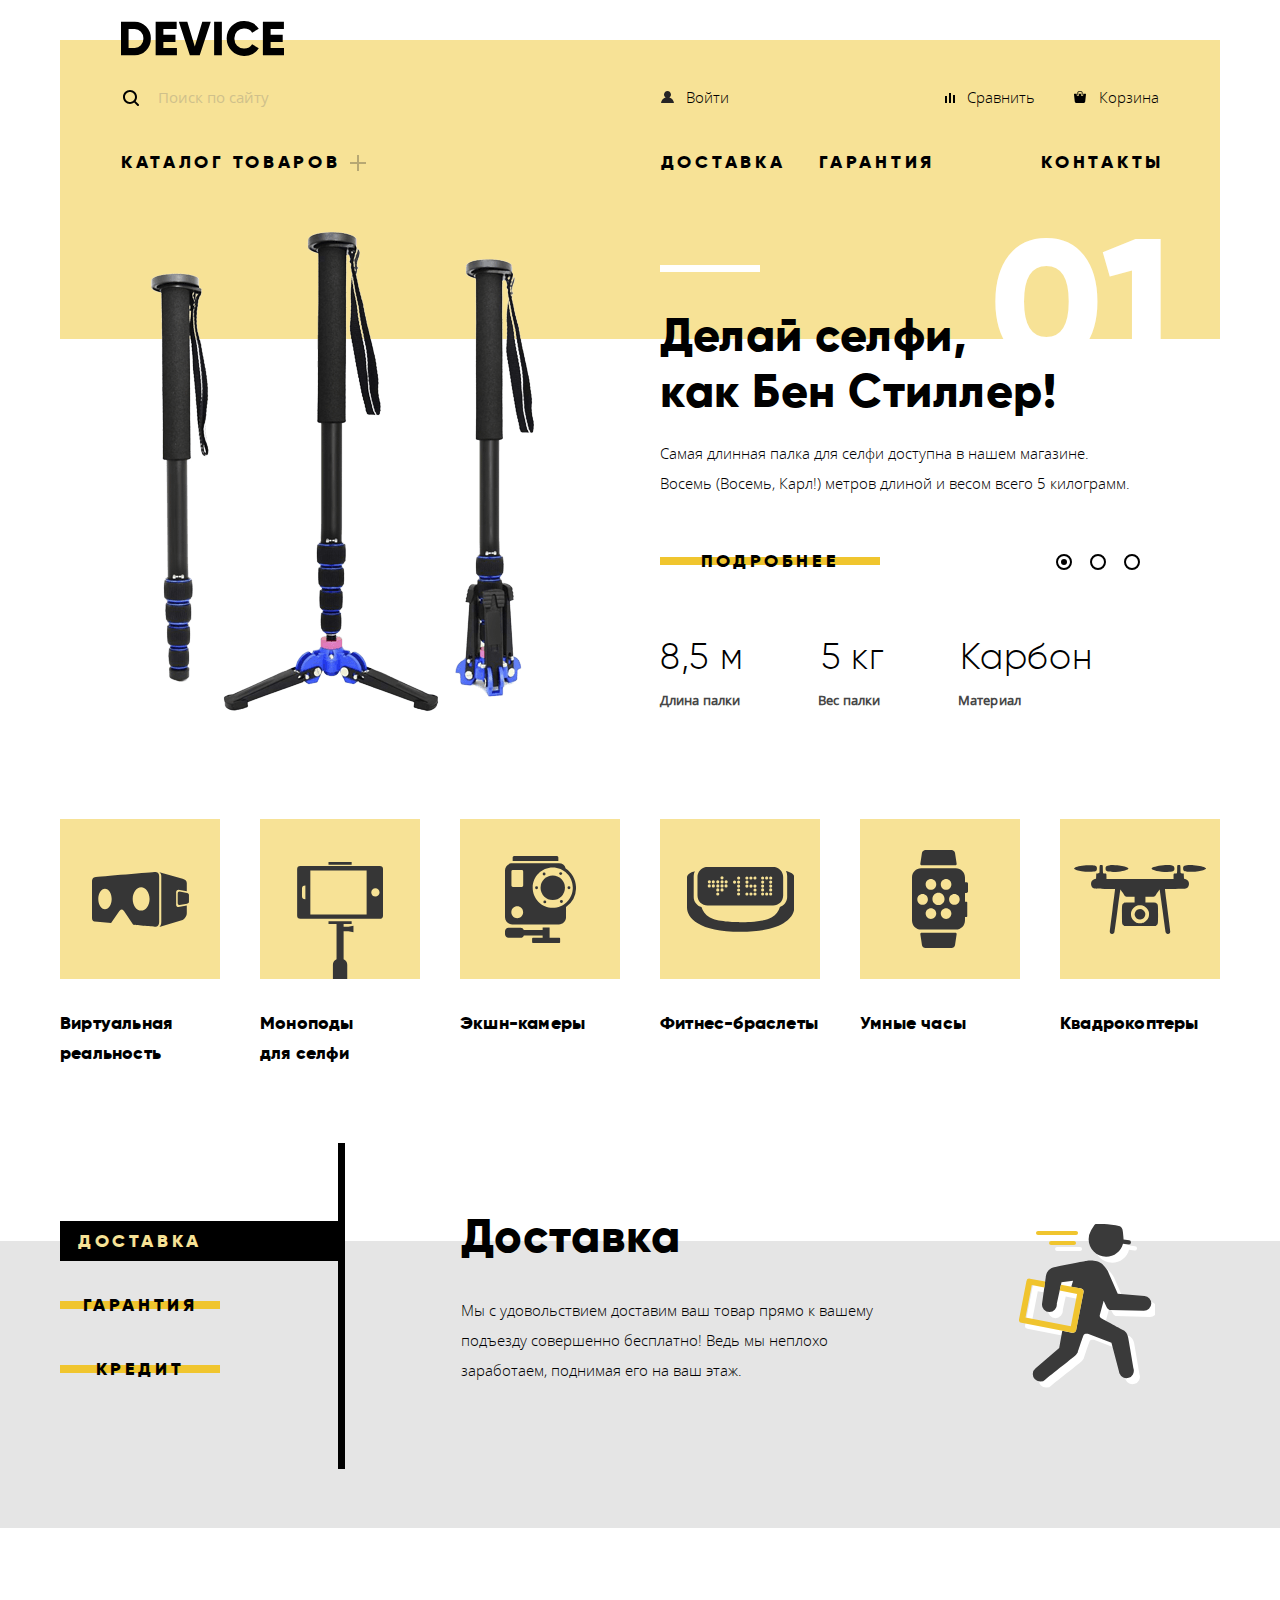
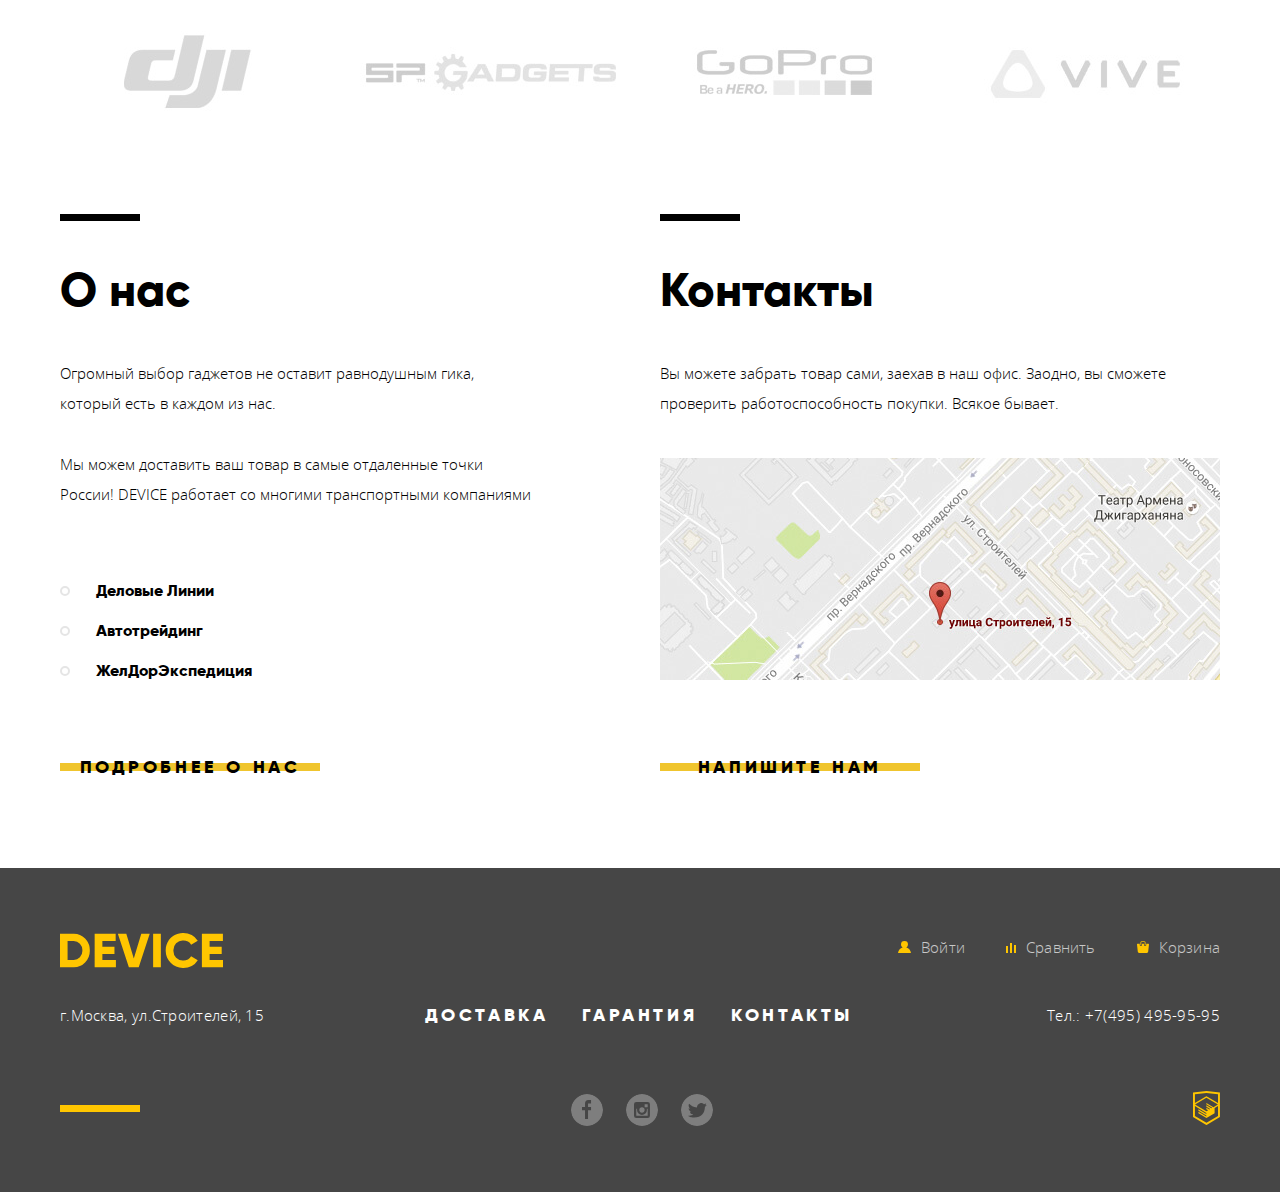
==== commit 95e5d3da: "Правки по защите" ====
--- a/index.html
+++ b/index.html
@@ -9,7 +9,7 @@
 </head>
 
 <body>
-  <header>
+  <header class="main-header">
     <div class="main-wrapper header-inner">
       <nav class="main-navigation">
         <div class="logo-wrapper">
@@ -361,17 +361,17 @@
       </div>
       <div class="footer-wrapper-2">
         <ul class="footer-social">
-          <li class="footer-social-item">
+          <li class="footer-social-item footer-social-item-facebook">
             <a href="#" class="social-button">
               <span class="visually-hidden">Фейсбук</span>
             </a>
           </li>
-          <li class="footer-social-item">
+          <li class="footer-social-item footer-social-item-instagram">
             <a href="#" class="social-button">
               <span class="visually-hidden">Инстаграмм</span>
             </a>
           </li>
-          <li class="footer-social-item">
+          <li class="footer-social-item footer-social-item-twitter">
             <a href="#" class="social-button">
               <span class="visually-hidden">Твиттер</span>
             </a>
--- a/css/style.min.css
+++ b/css/style.min.css
@@ -1 +1,2 @@
-@-webkit-keyframes bounce{0%{-webkit-transform:translate(-50%,2000px);transform:translate(-50%,2000px)}70%{-webkit-transform:translate(-50%,-400px);transform:translate(-50%,-400px)}90%{-webkit-transform:translate(-50%,-300px);transform:translate(-50%,-300px)}to{-webkit-transform:translate(-50%,-230px);transform:translate(-50%,-230px)}}@keyframes bounce{0%{-webkit-transform:translate(-50%,2000px);transform:translate(-50%,2000px)}70%{-webkit-transform:translate(-50%,-400px);transform:translate(-50%,-400px)}90%{-webkit-transform:translate(-50%,-300px);transform:translate(-50%,-300px)}to{-webkit-transform:translate(-50%,-230px);transform:translate(-50%,-230px)}}@font-face{font-family:"gilroy";src:url(../fonts/gilroyextrabold.woff2) format("woff2"),url(../fonts/gilroyextrabold.woff) format("woff");font-weight:800;font-style:normal}@font-face{font-family:"gilroy";src:url(../fonts/gilroylight.woff2) format("woff2"),url(../fonts/gilroylight.woff) format("woff");font-weight:300;font-style:normal}@font-face{font-family:"opensans";src:url(../fonts/opensans.woff2) format("woff2"),url(../fonts/opensans.woff) format("woff");font-weight:400;font-style:normal}@font-face{font-family:"opensans";src:url(../fonts/opensanslight.woff2) format("woff2"),url(../fonts/opensanslight.wof) format("woff");font-weight:300;font-style:normal}.catalog-page,body{background-color:#fff}a,body{color:#000}body{padding:0;font-family:"opensans",Arial,sans-serif;font-size:15px;font-weight:300;line-height:30px;margin:0}img{max-width:100%;height:auto}a{text-decoration:none}.visually-hidden{border:0;clip:rect(0 0 0 0);-webkit-clip-path:inset(50%);clip-path:inset(50%);height:1px;margin:-1px;overflow:hidden;padding:0;position:absolute;width:1px;white-space:nowrap}header{width:1160px;margin:0 auto}.catalog-page{margin:0 auto}.catalog-page .catalog-header{min-height:184px;background-color:#f7e296;margin-top:40px;-webkit-box-sizing:border-box;box-sizing:border-box}.main-wrapper{width:1160px;padding:0 20px;margin:0 auto}header .header-inner{min-height:766px;background-image:-webkit-gradient(linear,left top,left bottom,from(#f7e296),color-stop(39%,#f7e296),color-stop(39%,#fff),to(#fff));background-image:-webkit-linear-gradient(#f7e296,#f7e296 39%,#fff 39%,#fff 100%);background-image:-o-linear-gradient(#f7e296,#f7e296 39%,#fff 39%,#fff 100%);background-image:linear-gradient(#f7e296,#f7e296 39%,#fff 39%,#fff 100%);margin:40px 0 0;-webkit-box-sizing:border-box;box-sizing:border-box}.main-navigation{background-color:#f7e296;padding:0 41px 47px;display:-webkit-box;display:-ms-flexbox;display:flex;-ms-flex-wrap:wrap;flex-wrap:wrap}.logo-wrapper{width:100%;margin-top:-19px;margin-bottom:17px}.main-header-logo{width:163px}.search-field{width:52%;position:relative}.search-label img{position:absolute;top:8px;left:2px}.button-search::before{content:"";display:none;width:334px;position:absolute;left:0;bottom:-6px;outline:1px solid #000}.search-field input[type=search]{opacity:.3;width:314px;background-color:transparent;border:0;padding-left:37px}.search-field input[type=search]:focus{opacity:1;outline:0;background-color:transparent}.search-field .button-search{background-color:transparent;border:0;width:14px;height:14px}.search-field .button-search:focus{border:0;outline:0}.button-search span{display:none;width:76px;background-color:transparent;border:2px solid #000;position:absolute;bottom:-7px;left:330px;padding-top:13px;padding-bottom:13px}.button-search span:active,.button-search:focus span,.button-search:focus::before,.search-field input[type=search]:focus+.button-search span,.search-field input[type=search]:focus+.button-search::before{display:block}.button-search span:hover,.button-search:focus span{color:#fff;background-color:#000}.button-search span:active{color:rgba(255,255,255,.3)}label[for=search] img{position:absolute;top:8px;left:3px;width:16px;height:16px;z-index:10}input[type=text]::-ms-clear{display:none;width:0;height:0}input[type=text]::-ms-reveal{display:none;width:0;height:0}input[type=search]::-webkit-search-cancel-button,input[type=search]::-webkit-search-decoration,input[type=search]::-webkit-search-results-button,input[type=search]::-webkit-search-results-decoration{display:none}.user-navigation{font-weight:200;color:#000;text-transform:capitalize;width:48%}.user-navigation a{position:relative;padding-left:25px}.user-navigation a::before{content:"";position:absolute;width:13px;height:13px;left:0;top:9px}.catalog-page .user-name::before,.user-navigation .main-login::before{background-image:url(../img/user.svg);background-repeat:no-repeat;background-position:0 0}.user-navigation .compare{margin-left:auto;margin-right:39px}.user-navigation .compare::before{background-image:url(../img/compare.svg);background-repeat:no-repeat;background-position:3px 2px}.user-navigation .bin::before{background-image:url(../img/cart.svg);background-repeat:no-repeat;background-position:0 0}.catalog-user-profile,.site-navigation,.user-navigation{display:-webkit-box;display:-ms-flexbox;display:flex;-ms-flex-wrap:wrap;flex-wrap:wrap}.site-navigation{font-family:"gilroy",Arial,sans-serif;font-size:18px;font-weight:800;line-height:24px;color:#000;text-transform:uppercase;letter-spacing:3.7px;list-style:none;padding:0;width:100%;-webkit-box-pack:start;-ms-flex-pack:start;justify-content:flex-start;margin:38px 0 0;position:relative}.catalog-page .site-navigation{margin-top:41px}.catalog-sign{margin-left:4px;display:inline-block;vertical-align:middle;width:16px;height:18px;background-image:url(../img/plus-sign.svg);background-repeat:no-repeat;background-position:0 0;-o-object-fit:contain;object-fit:contain;opacity:.3}.main-page-catalog:hover,.site-navigation>li:hover .main-page-catalog{display:-webkit-box;display:-ms-flexbox;display:flex;z-index:24}.site-navigation>li:nth-child(3){margin-right:auto;margin-left:35px}.site-navigation>li:nth-child(4){margin-right:-5px}.search-field input[type=search]:hover,.site-navigation a:hover,.user-navigation a:hover{opacity:.6}.site-navigation a:focus,.user-navigation a:focus{opacity:.3;outline:0}.main-page-catalog{margin:0;padding:0 0 0 59px;display:none;-webkit-box-flex:1;-ms-flex-positive:1;flex-grow:1;position:absolute;left:-61px;right:-61px;background-color:#f7e296;height:166px}.dropdown-menu{width:52%;margin-left:-2px}.dropdown-menu-columns{font-family:"opensans",Arial,sans-serif;font-size:15px;font-weight:300;line-height:36px;text-transform:none;letter-spacing:.15px;list-style:none;margin-top:0;padding-top:20px}.dropdown-menu-columns li{margin-left:-40px}.dropdown-menu-first-column{margin-right:58px}.dropdown-menu-second-column{margin-right:77px}.slider{width:1129px;padding:15px 0 0;margin:0 auto;position:relative}.slider-list{padding:0;margin:0;list-style:none}.slide,.slide .slider-description{-webkit-box-pack:start;-ms-flex-pack:start;justify-content:flex-start;position:relative}.slide{display:none;padding-right:41px;padding-left:40px;-webkit-box-orient:horizontal;-webkit-box-direction:reverse;-ms-flex-direction:row-reverse;flex-direction:row-reverse}.slide .slider-description{display:-webkit-box;display:-ms-flexbox;display:flex;-webkit-box-orient:vertical;-webkit-box-direction:normal;-ms-flex-direction:column;flex-direction:column;-webkit-box-align:start;-ms-flex-align:start;align-items:flex-start;-ms-flex-negative:0;flex-shrink:0;width:510px;left:2px;z-index:1;padding-top:29px}.slide .slider-description::before{content:"";display:inline-block;vertical-align:top;width:100px;height:7px;background-color:#fff}.slider-description::after{content:"";display:inline-block;vertical-align:top;width:166px;height:131px;font-family:"gilroy",Arial,sans-serif;font-size:179px;font-weight:800;letter-spacing:1.8px;text-align:right;color:#fff;position:absolute;top:52px;right:14px;z-index:-1}.slider-description-one::after{content:"01"}.slider-description-two::after{content:"02"}.slider-description-three::after{content:"03"}.slider-description-three td+.td-three{padding-left:64px}.slider-description-three th+.th-three{padding-left:47px}.slider-description .slider-text{width:inherit;margin-top:14px;margin-bottom:15px}.slider-title{font-family:"gilroy",Arial,sans-serif;font-size:47px;font-weight:800;line-height:1.19;letter-spacing:.5px;text-align:left;margin-bottom:4px;margin-top:36px;width:inherit}.slide1 .slider-image{width:384px;margin-right:124px;margin-top:-8px}.slide2 .slider-image{width:345px;margin-right:139px}.slide3 .slider-image{margin-right:42px}.slider-controls-wrapper{position:relative;-ms-flex-item-align:stretch;-ms-grid-row-align:stretch;align-self:stretch}.slider-description .more-information{width:220px;margin-top:37px;margin-bottom:16px}.table-description{margin-top:39px;margin-left:-5px}.table-description tbody{display:-webkit-box;display:-ms-flexbox;display:flex;-webkit-box-orient:vertical;-webkit-box-direction:reverse;-ms-flex-direction:column-reverse;flex-direction:column-reverse;-ms-flex-wrap:wrap;flex-wrap:wrap;width:550px}.table-description th{font-size:13px;line-height:1.54;letter-spacing:.1px;text-align:left;color:#464646}.table-description th+th{padding-left:75px}.table-description td+td{padding-left:74px}.table-description td{font-family:"gilroy",Arial,sans-serif;font-size:36px;font-weight:300;line-height:1.33;letter-spacing:.7px}.table-description tr:first-child{margin-top:2px}.slider-controls{position:absolute;top:41px;right:30px;z-index:20;font-size:0}.slider-controls label{display:inline-block;vertical-align:top;width:12px;height:12px;margin:0;background-color:transparent;border:2px solid #000;border-radius:50%;position:relative;cursor:pointer}.slider-controls label+label{margin-left:18px}.product-1:checked~.slider .slide1,.product-2:checked~.slider .slide2,.product-3:checked~.slider .slide3,.services-1:checked~.services-list-wrapper .services-description-1,.services-2:checked~.services-list-wrapper .services-description-2,.services-3:checked~.services-list-wrapper .services-description-3{display:-webkit-box;display:-ms-flexbox;display:flex}.product-1:checked~.slider label:first-child::before,.product-2:checked~.slider label:nth-child(2)::before,.product-3:checked~.slider label:last-child::before{content:"";position:absolute;top:50%;left:50%;-webkit-transform:translate(-50%,-50%);-ms-transform:translate(-50%,-50%);transform:translate(-50%,-50%);width:6px;height:6px;background-color:#000;border-radius:50%}.main-goods-list{list-style:none;display:-webkit-box;display:-ms-flexbox;display:flex;-ms-flex-wrap:wrap;flex-wrap:wrap;margin-top:13px;padding:0}.goods-list-item{display:inline-block;vertical-align:top;width:160px}.goods-list-item .main-goods-list-name{font-family:"gilroy",Arial,sans-serif;font-size:18px;font-weight:800;letter-spacing:.2px}.main-goods-list li{margin-right:40px}.main-goods-list li:nth-of-type(6n){margin-right:0}.goods-item-link{display:block}.goods-item-link:hover .main-goods-list-image{background-color:#f0c52e}.goods-item-link:active .main-goods-list-image::before,.goods-item-link:active .main-goods-list-name,.main-button span:active{opacity:.3}.main-goods-list-image{height:160px;background-color:#f7e296;margin:0 0 29px;padding:0}.main-goods-list-image::before{content:"";display:inline-block;background-color:transparent;width:100%;height:100%}.goods-list-item:nth-of-type(1) div::before{background-image:url(../img/popular-1.svg);background-repeat:no-repeat;background-position:center}.goods-list-item:nth-of-type(2) div::before{background-image:url(../img/popular-2.svg);background-repeat:no-repeat;background-position:bottom}.goods-list-item:nth-of-type(3) div::before,.goods-list-item:nth-of-type(4) div::before{background-image:url(../img/popular-3.svg);background-repeat:no-repeat;background-position:center}.goods-list-item:nth-of-type(4) div::before{background-image:url(../img/popular-4.svg)}.goods-list-item:nth-of-type(5) div::before,.goods-list-item:nth-of-type(6) div::before{background-image:url(../img/popular-5.svg);background-repeat:no-repeat;background-position:center}.goods-list-item:nth-of-type(6) div::before{background-image:url(../img/poppular-6.svg)}.services{min-height:385px;background-image:-webkit-linear-gradient(top,#fff 98px,#e5e5e5 98px,#e5e5e5 100%);background-image:-o-linear-gradient(top,#fff 98px,#e5e5e5 98px,#e5e5e5 100%);background-image:linear-gradient(to bottom,#fff 98px,#e5e5e5 98px,#e5e5e5 100%);margin-top:79px}.services-inner{display:-webkit-box;display:-ms-flexbox;display:flex;-webkit-box-align:center;-ms-flex-align:center;align-items:center}.services-list-wrapper{padding-left:116px}.services-list-wrapper .services-list-item::after{content:"";display:inline-block;vertical-align:top;width:280px;height:194px}.services-list-wrapper .services-list-item:nth-child(1)::after{background-image:url(../img/delivery.svg);background-repeat:no-repeat;background-position:center;margin-left:60px}.services-list-wrapper .services-list-item:nth-child(2)::after,.services-list-wrapper .services-list-item:nth-child(3)::after{background-image:url(../img/warranty.svg);background-repeat:no-repeat;background-position:center;margin-left:60px}.services-list-wrapper .services-list-item:nth-child(3)::after{background-image:url(../img/credit.svg)}.services-list{list-style:none;padding:0;margin:0}.services-list p:first-of-type{margin-top:34px}.main-button,.services-name{display:inline-block;vertical-align:top}.services-name{list-style:none;min-width:278px;min-height:239px;padding:87px 0 0;margin:0;border-right:7px solid #000}.main-button{font-family:"Gilroy",Arial,sans-serif;font-size:18px;font-weight:800;line-height:1.33;letter-spacing:3.6px;text-transform:uppercase;text-align:center;width:160px;position:relative;z-index:2}.main-button::after,.main-button:hover::after{width:100%;background-color:#f0c52e;position:absolute;left:0;z-index:-1}.main-button::after{content:"";margin-top:-5px;-webkit-transition:all .1s linear;-o-transition:all .1s linear;transition:all .1s linear;height:8px;top:50%}.main-button:hover::after{height:100%;padding-top:13px;padding-bottom:6px;top:-7px}.services-name li+li{margin-top:34px}.services-list .services-list-item{display:none}.services-description-wrapper{width:426px}.services-description-wrapper h3{font-family:"gilroy",Arial,sans-serif;font-size:47px;font-weight:800;line-height:1.02;letter-spacing:1px;text-align:left;padding:0;margin:4px 0 0}.services-1:checked~.services-name label[for=services-1],.services-2:checked~.services-name label[for=services-2],.services-3:checked~.services-name label[for=services-3]{color:#f7e296}.services-1:checked~.services-name label[for=services-1]::after,.services-2:checked~.services-name label[for=services-2]::after,.services-3:checked~.services-name label[for=services-3]::after{background-color:#000;width:278px;height:40px;margin:auto 0;padding:0;top:-9px}.partners{margin-top:95px}.partners-list{list-style:none;padding:0;margin:0;display:-webkit-box;display:-ms-flexbox;display:flex;-webkit-box-pack:start;-ms-flex-pack:start;justify-content:flex-start;-ms-flex-wrap:wrap;flex-wrap:wrap}.filter-item legend,.partners-list-item{position:relative}.partners-list-item a::after{content:"";display:inline-block;vertical-align:top;width:260px;height:105px;position:absolute;z-index:-1;top:0;left:0}.partners-list-item a:hover::after{z-index:1}.partners-list-item:first-child a::after{background-image:url(../img/partners-1.jpg)}.partners-list-item:nth-child(2) a::after{background-image:url(../img/partners-3.jpg)}.partners-list-item:nth-child(3) a::after{background-image:url(../img/partners-2.jpg)}.partners-list-item:nth-child(4) a::after{background-image:url(../img/partners-4.jpg)}.partners .partners-list-item{margin-right:40px}.partners .partners-list-item:nth-of-type(4n){margin-right:0}.index-columns{color:#000;background-color:#fff;display:-webkit-box;display:-ms-flexbox;display:flex;-webkit-box-pack:justify;-ms-flex-pack:justify;justify-content:space-between;-ms-flex-wrap:wrap;flex-wrap:wrap;margin-top:68px;margin-bottom:82px}.index-columns h2{font-family:"gilroy",Arial,sans-serif;font-size:47px;font-weight:800;line-height:48px;margin-top:36px;margin-bottom:44px}.index-columns p:not(:last-of-type){font-size:15px;line-height:30px;margin-bottom:31px;margin-top:15px}.index-columns .about-us::before,.index-columns .contacts::before{content:"";display:inline-block;vertical-align:middle;width:80px;height:7px;background-color:#000}.about-us{width:480px}.about-us p:nth-of-type(2){margin-top:31px;margin-bottom:15px}.contacts{width:560px}.contacts p:first-of-type{margin-top:15px;margin-bottom:32px}.transportation-list{font-family:"gilroy",Arial,sans-serif;font-size:16px;font-weight:800;line-height:40px;list-style:none;margin-top:62px;margin-bottom:65px;padding-left:0}.transportation-list li{position:relative;padding-left:36px;-webkit-box-sizing:border-box;box-sizing:border-box}.transportation-list li:before{content:"";display:inline-block;vertical-align:top;width:6px;height:6px;position:absolute;top:50%;left:0;-webkit-transform:translateY(-50%);-ms-transform:translateY(-50%);transform:translateY(-50%);background-color:transparent;border:2px solid #e5e5e5;border-radius:50%}.index-columns .more-information{min-width:260px}.map{font-size:0}.map img{margin-top:8px;margin-bottom:61px;background-color:#ebebeb}.modal-map iframe{position:relative;z-index:26;border:0}.modal{position:fixed;background-color:#fff;-webkit-box-shadow:0 10px 20px 0 rgba(4,6,6,.2);box-shadow:0 10px 20px 0 rgba(4,6,6,.2);z-index:25}.modal-map,.write-to-us{width:960px;height:559px;top:50%;left:50%;-webkit-transform:translate(-50%,-50%);-ms-transform:translate(-50%,-50%);transform:translate(-50%,-50%)}.modal-map div{position:absolute;top:0;left:0;z-index:25}.write-to-us{height:553px}.modal-show{-webkit-animation:bounce .6s;animation:bounce .6s}.write-to-us-container{width:760px;margin:95px auto 92px}.write-to-us-form,.write-to-us-form div{display:-webkit-box;display:-ms-flexbox;display:flex}.write-to-us-form{-ms-flex-wrap:wrap;flex-wrap:wrap;-webkit-box-pack:justify;-ms-flex-pack:justify;justify-content:space-between}.write-to-us-form div{-webkit-box-orient:vertical;-webkit-box-direction:normal;-ms-flex-direction:column;flex-direction:column;margin:0}.write-to-us-form div:last-of-type{width:100%;margin-top:29px}.write-to-us-form label{font-family:"gilroy",Arial,sans-serif;font-size:18px;font-weight:800;line-height:1.33;text-align:left;margin-bottom:5px}.write-to-us-form input{width:334px;min-height:50px;background-color:#f2f2f2;padding-left:20px;border:3px solid transparent}.write-to-us-form input:required,.write-to-us-form textarea:required{background-color:#f6dada}.write-to-us-form input:hover,.write-to-us-form textarea:hover{background-color:#eaeaea}.write-to-us-form input:focus,.write-to-us-form textarea:focus{opacity:.5;border:3px solid #f0c52e;background-color:#fff;outline:0}.write-to-us-form textarea{border:3px solid transparent;background-color:#f2f2f2;padding-left:20px;padding-top:11px;margin-top:7px}.button-send{background-color:transparent;border:0;width:200px;margin-top:58px}.modal-close{position:absolute;top:27px;right:23px;width:55px;height:55px;border-radius:50%;font-size:0;background-color:#f0c52e;border:0;opacity:.5;cursor:pointer;z-index:30}.footer-user-navigation span:focus,.footer-user-navigation span:hover,.footer-user-profile span:focus,.footer-user-profile span:hover,.modal-close:focus,.modal-close:hover{opacity:1}.modal-close:active{opacity:.3}.modal-close::after,.modal-close::before{content:"";position:absolute;top:26px;left:12px;width:32px;height:3px;background-color:#fff}.modal-close::before{-webkit-transform:rotate(45deg);-ms-transform:rotate(45deg);transform:rotate(45deg)}.modal-close::after{-webkit-transform:rotate(-45deg);-ms-transform:rotate(-45deg);transform:rotate(-45deg)}.main-footer{width:100%;color:#fff;background-color:#464646;padding-bottom:66px;padding-top:55px}.footer-wrapper{display:-webkit-box;display:-ms-flexbox;display:flex;-webkit-box-pack:justify;-ms-flex-pack:justify;justify-content:space-between;-ms-flex-wrap:wrap;flex-wrap:wrap;width:1160px;padding-left:20px;padding-right:20px;padding-top:0;margin:0 auto}.footer-catalog-user-profile,.footer-user-navigation{display:-webkit-box;display:-ms-flexbox;display:flex;-webkit-box-align:center;-ms-flex-align:center;align-items:center}.footer-catalog-user-profile{margin-left:auto}.footer-user-navigation{max-width:700px;-webkit-box-pack:end;-ms-flex-pack:end;justify-content:flex-end;-ms-flex-wrap:wrap;flex-wrap:wrap;-ms-flex-item-align:start;align-self:flex-start;padding-top:6px}.footer-user-navigation a{margin-left:41px}.footer-user-navigation span{color:#fff;font-size:15px;line-height:36px;letter-spacing:.2px;opacity:.7;margin-left:6px}.footer-user-navigation .footer-user-icon,.footer-user-profile .footer-user-icon{fill:#ffc600;opacity:1}.footer-user-profile .footer-sign-out{margin-left:20px}.footer-user-profile .footer-catalog-sign-out{margin-left:13px}.footer-wrapper-1{-webkit-box-pack:justify;-ms-flex-pack:justify;justify-content:space-between;width:1160px;margin-top:8px}.footer-site-navigation,.footer-wrapper-1,.footer-wrapper-2{display:-webkit-box;display:-ms-flexbox;display:flex;-ms-flex-wrap:wrap;flex-wrap:wrap}.footer-wrapper-2{-webkit-box-pack:justify;-ms-flex-pack:justify;justify-content:space-between;-webkit-box-align:end;-ms-flex-align:end;align-items:flex-end;margin-top:46px;width:1160px}.footer-site-navigation{list-style:none;width:600px;margin-left:72px}.footer-site-navigation a{font-family:"gilroy",Arial,sans-serif;font-size:18px;font-weight:800;line-height:24px;color:#fff;text-transform:uppercase;letter-spacing:3.6px;margin-left:34px}.footer-site-navigation a:focus,.footer-site-navigation a:hover{opacity:.6}.footer-site-navigation a:active{opacity:.3}.footer-site-navigation .footer-shipping{margin-left:0}.adress,.phone-number a{color:#fff;font-size:15px;line-height:30px;letter-spacing:.3px}.adress{width:230px}.footer-social{list-style:none;display:-webkit-box;display:-ms-flexbox;display:flex;-webkit-box-pack:center;-ms-flex-pack:center;justify-content:center;-ms-flex-wrap:wrap;flex-wrap:wrap;width:400px;margin:0;padding-left:0;padding-right:49px}.footer-social a{color:#fff}.footer-social .social-button::before{content:"";display:inline-block;vertical-align:top;width:32px;height:32px;border-radius:50%;opacity:.3}.footer-social .social-button:hover::before{opacity:.6}.footer-social .social-button:active::before{opacity:.1}.footer-social-item:not(:first-child){margin-left:23px}.footer-social-item:first-child .social-button::before{background-image:url(../img/facebook.svg);background-repeat:no-repeat;background-position:0 0}.footer-social-item:nth-child(2) .social-button::before{background-image:url(../img/instagram.svg);background-repeat:no-repeat;background-position:0 0}.footer-social-item:last-child .social-button::before{background-image:url(../img/twitter.svg);background-repeat:no-repeat;background-position:0 0}.footer-wrapper-2::before{content:" ";width:80px;height:7px;background-color:#ffc600;-ms-flex-item-align:center;-ms-grid-row-align:center;align-self:center}.htmlacademy-logo{margin:0;padding:0;-ms-flex-item-align:end;align-self:flex-end;width:27px;height:35px}.footer-logo svg,.htmlacademy-logo svg{fill:#ffc600}.catalog-user-profile .sign-out{opacity:.3}.catalog-user-profile .sign-out:active{opacity:1}.breadcrumbs a[href]:focus,.breadcrumbs a[href]:hover,.catalog-page .footer-logo:focus,.catalog-page .footer-logo:hover,.catalog-page .main-header-logo:focus,.catalog-page .main-header-logo:hover,.catalog-user-profile a:focus,.catalog-user-profile a:hover,.filter-input:focus+label::after,.filter-input:focus+label::before,.filter-input:hover+label::after,.filter-input:hover+label::before,.footer-user-navigation a:focus svg,.footer-user-navigation a:hover svg,.footer-user-profile a:focus svg,.footer-user-profile a:hover svg{opacity:.6}.catalog-page .footer-logo:active,.catalog-page .main-header-logo:active,.catalog-user-profile a:active,.site-navigation a:active,.sort-container .sort-list a,.user-navigation a:active{opacity:.3}.page-title{font-family:"gilroy",Arial,sans-serif;font-size:47px;font-weight:800;line-height:1.02;letter-spacing:.5px;padding-left:59px;margin-top:39px;margin-bottom:22px;width:100%;-webkit-box-sizing:border-box;box-sizing:border-box}.breadcrumbs,.catalog-wrapper{display:-webkit-box;display:-ms-flexbox;display:flex}.breadcrumbs{list-style:none;padding-left:59px;margin:0;-webkit-box-sizing:border-box;box-sizing:border-box;width:100%;-webkit-box-pack:start;-ms-flex-pack:start;justify-content:flex-start;-ms-flex-wrap:wrap;flex-wrap:wrap}.breadcrumbs li{position:relative;margin-right:39px}.breadcrumbs li::after{content:"";width:4px;height:7px;background-image:url(../img/nav-arrow.svg);background-repeat:no-repeat;position:absolute;top:12px;right:-21px}.breadcrumbs a,.breadcrumbs-current a{font-size:14px;line-height:1.71;color:rgba(0,0,0,.3)}.breadcrumbs-current::after{display:none}.catalog-wrapper{margin-top:41px}.catalog-wrapper h2{font-family:"gilroy",Arial,sans-serif;font-size:16px;font-weight:800;letter-spacing:3.6px;text-transform:uppercase;padding:0;margin:0}.filter{min-width:267px;padding-top:79px;padding-left:20px}.filter-center-wrapper,.filter-title{display:-webkit-box;display:-ms-flexbox;display:flex}.filter-center-wrapper{-webkit-box-orient:vertical;-webkit-box-direction:normal;-ms-flex-direction:column;flex-direction:column;-webkit-box-flex:1;-ms-flex-positive:1;flex-grow:1;-webkit-box-align:end;-ms-flex-align:end;align-items:flex-end;background-color:#ebebeb}.filter-title{-webkit-box-pack:end;-ms-flex-pack:end;justify-content:flex-end;-ms-flex-wrap:wrap;flex-wrap:wrap;-webkit-box-align:center;-ms-flex-align:center;align-items:center;width:100%;padding:21px 0;background-color:#d9d9d9}.filter-center-wrapper h2{width:267px}.filter-item{margin:0;padding:0;border:0;position:relative}.filter-item legend::before{content:"";width:201px;height:2px;background-color:#000;position:absolute;top:-12px;left:0}.filter-option label{position:relative;display:block;font-size:14px;padding-left:37px;cursor:pointer;-webkit-user-select:none;-moz-user-select:none;-ms-user-select:none;user-select:none}.filter-input:active+label::after,.filter-input:active+label::before{opacity:1}.filter-input-checkbox+label::before{content:"";position:absolute;left:0;top:50%;-webkit-transform:translateY(-50%);-ms-transform:translateY(-50%);transform:translateY(-50%);width:19px;height:19px;border:2px solid #000;border-radius:3px}.filter-input-checkbox:checked+label::before{content:"";position:absolute;width:28px;height:23px;background-image:url(../img/checkbox-on.svg);background-repeat:no-repeat;background-position:0 0;border:0}.range-filter{width:201px;margin-top:24px}.filter legend{font-family:"gilroy",Arial,sans-serif;font-size:18px;font-weight:800;line-height:24px;letter-spacing:.2px;text-transform:none}.range-controls{position:relative;height:12px;padding-top:14px;background-color:transparent}.range-controls .scale{height:2px;background:#dbdbdb}.range-controls .bar{width:60%;height:2px;background:#91c92f}.range-controls .toggle{position:absolute;top:50%;left:0;-webkit-transform:translateY(-50%);-ms-transform:translateY(-50%);transform:translateY(-50%);width:4px;height:4px;padding:0;border:8px solid #fff;background-color:#d9d9d9;-webkit-box-shadow:0 2px 1px 0 #cfcfcf;box-shadow:0 2px 1px 0 #cfcfcf;border-radius:50%;cursor:pointer}.range-controls .toggle:hover{width:5px;height:5px}.range-controls .toggle-min{left:-7px}.range-controls .toggle-max{left:105px}.price-controls{font-size:0}.price-controls label{display:inline-block;vertical-align:top;width:44%;opacity:.2;font-family:"gilroy",Arial,sans-serif;font-size:14px;font-weight:300;line-height:1.71;letter-spacing:normal;text-align:left}.price-controls input{width:50px;border:0;background:0 0}.filter-item-color{margin-top:35px}.filter-item ul{list-style:none;line-height:40px;padding:20px 0 42px;margin:0}.filter-input-radio+label::before{content:"";position:absolute;left:-3px;top:50%;width:20px;height:20px;border:3px solid #000;border-radius:50%;-webkit-transform:translateY(-50%);-ms-transform:translateY(-50%);transform:translateY(-50%)}.filter-input-radio:checked+label::after{content:"";position:absolute;top:50%;left:-2px;width:8px;height:8px;background-color:#000;border-radius:50%;-webkit-transform:translate(100%,-50%);-ms-transform:translate(100%,-50%);transform:translate(100%,-50%)}.filter-input:disabled+label,.filter-input:disabled+label::after,.filter-input:disabled+label::before{opacity:.3}form .filter-button{background-color:transparent;border-style:none;min-width:200px;margin-top:-4px}.sort-goods-wrapper{display:-webkit-box;display:-ms-flexbox;display:flex;-webkit-box-orient:horizontal;-webkit-box-direction:normal;-ms-flex-direction:row;flex-direction:row;-ms-flex-wrap:wrap;flex-wrap:wrap;-webkit-box-flex:1;-ms-flex-positive:1;flex-grow:1;width:791px}.sort-container{width:100%;background-color:#ebebeb;padding-left:72px}.sort-center,.sort-container .sort-list{display:-webkit-box;display:-ms-flexbox;display:flex;-ms-flex-wrap:wrap;flex-wrap:wrap;-webkit-box-align:center;-ms-flex-align:center;align-items:center}.sort-center{-webkit-box-pack:start;-ms-flex-pack:start;justify-content:flex-start;width:760px;padding:21px 21px 21px 0}.sort-container .sort-list{list-style:none;margin:0 0 0 51px;padding:0;max-width:450px}.sort-arrows svg:hover,.sort-container .sort-list a:hover{opacity:.6}.sort-arrows svg:active,.sort-container .sort-list a:active{opacity:1}.sort-list li:not(:first-child){margin-left:27px}.sort-arrows{margin-left:auto}.sort-arrows a{margin-left:15px}.sort-arrows svg{opacity:.2}.catalog-goods-wrapper,.catalog-list{display:-webkit-box;display:-ms-flexbox;display:flex;width:760px}.catalog-goods-wrapper{-webkit-box-orient:vertical;-webkit-box-direction:normal;-ms-flex-direction:column;flex-direction:column;padding-left:72px;padding-bottom:75px;padding-right:20px}.catalog-list{list-style:none;-ms-flex-wrap:wrap;flex-wrap:wrap;-webkit-box-pack:justify;-ms-flex-pack:justify;justify-content:space-between;padding:0;margin:0}.catalog-list .catalog-item{-webkit-box-orient:vertical;-webkit-box-direction:normal;-ms-flex-direction:column;flex-direction:column;margin-top:44px}.catalog-item_new .image-compare-wrapper::before{content:"NEW";display:inline-block;vertical-align:middle;opacity:.2;font-family:"Gilroy",Arial,sans-serif;font-size:14px;font-weight:800;line-height:1.71;letter-spacing:.7px;text-align:center;width:60px;height:41px;padding-top:19px;background-color:transparent;border-radius:50%;border:1px solid #000;position:absolute;right:26px;top:31px}.image-compare-wrapper{position:relative;width:360px;height:380px}.image-compare-wrapper img{background-color:#ebebeb}.catalog-compare-bin,.catalog-list .catalog-item,.catalog-name-price{display:-webkit-box;display:-ms-flexbox;display:flex}.catalog-name-price{-webkit-box-ordinal-group:2;-ms-flex-order:1;order:1;-ms-flex-wrap:wrap;flex-wrap:wrap;-webkit-box-align:baseline;-ms-flex-align:baseline;align-items:baseline;-webkit-box-pack:justify;-ms-flex-pack:justify;justify-content:space-between}.catalog-name-price h3{width:257px}.catalog-compare-bin{position:absolute;top:0;left:0;-webkit-box-orient:vertical;-webkit-box-direction:normal;-ms-flex-direction:column;flex-direction:column;-webkit-box-pack:center;-ms-flex-pack:center;justify-content:center;-webkit-box-align:center;-ms-flex-align:center;align-items:center;width:100%;height:100%;opacity:0;background-color:rgba(255,255,255,.7)}.catalog-compare-bin .compare-button:hover,.catalog-compare-bin:hover{opacity:1}.catalog-compare-bin .main-button{width:200px;margin-top:43px;margin-bottom:14px}.main-button:active{color:rgba(0,0,0,.3)}.catalog-compare-bin .compare-button{font-size:13px;line-height:2.77;color:#000;opacity:.5}.catalog-compare-bin .compare-button:active,.catalog-name-price a:active{opacity:.2}.catalog-name-price a:hover{opacity:.5}.catalog-list h3{font-family:"gilroy",Arial,sans-serif;letter-spacing:.2px;font-size:18px;font-weight:800;line-height:24px;margin:33px 0 0}.selfie-catalog{padding-top:23px}.pagination .navigation-button,.pagination-item a,.selfie-catalog .price{font-family:"gilroy",Arial,sans-serif;font-size:16px;line-height:24px}.selfie-catalog .price{color:#464646;font-weight:300;letter-spacing:.2px}.pagination,.pagination-list{display:-webkit-box;display:-ms-flexbox;display:flex}.pagination{-webkit-box-pack:justify;-ms-flex-pack:justify;justify-content:space-between;-webkit-box-align:center;-ms-flex-align:center;align-items:center;margin-top:37px;min-height:70px;background-color:#ebebeb}.pagination-list{list-style:none;padding:0;-ms-flex-wrap:wrap;flex-wrap:wrap;max-width:450px;margin:0 -7px 0 0}.pagination-list li+li{margin-left:28px}.pagination-item a{font-weight:800;letter-spacing:3.2px;opacity:.3}.pagination-item-current a{opacity:1}.pagination .navigation-button{font-weight:800;letter-spacing:3.2px;text-transform:uppercase;-webkit-box-sizing:border-box;box-sizing:border-box;display:inline-block;vertical-align:top;height:100%;width:136px;padding-top:23px;padding-left:30px}.pagination-list+.navigation-button{text-align:right;padding-left:0;padding-right:28px}.pagination .navigation-button:focus,.pagination .navigation-button:hover{background-color:#d9d9d9}.pagination .navigation-button:active{color:rgba(0,0,0,.3)}.pagination-item:not(.pagination-item-current) a:focus,.pagination-item:not(.pagination-item-current) a:hover{opacity:.6}.pagination-item:not(.pagination-item-current) a:active{opacity:1}.pagination-item-current a:focus,.pagination-item-current a:hover{color:#000;opacity:1}.footer-logo{width:170px;margin-bottom:0;margin-top:10px}.footer-user-navigation a:active,.footer-user-profile .sign-out,.footer-user-profile a:active{opacity:.3}.footer-user-profile .sign-out:focus,.footer-user-profile .sign-out:hover{opacity:.7}.htmlacademy-logo svg:focus,.htmlacademy-logo svg:hover{opacity:.6}.htmlacademy-logo svg:active{opacity:.3}+Beautify
+@-webkit-keyframes bounce{0%{-webkit-transform:translate(-50%,2000px);transform:translate(-50%,2000px)}70%{-webkit-transform:translate(-50%,-400px);transform:translate(-50%,-400px)}90%{-webkit-transform:translate(-50%,-300px);transform:translate(-50%,-300px)}to{-webkit-transform:translate(-50%,-230px);transform:translate(-50%,-230px)}}@-webkit-keyframes shake{0%,to{-webkit-transform:translate(-50%,-50%);transform:translate(-50%,-50%)}10%,30%,50%,70%,90%{-webkit-transform:translate(-45%,-50%);transform:translate(-45%,-50%)}20%,40%,60%,80%{-webkit-transform:translate(-55%,-50%);transform:translate(-55%,-50%)}}@keyframes shake{0%,to{-webkit-transform:translate(-50%,-50%);transform:translate(-50%,-50%)}10%,30%,50%,70%,90%{-webkit-transform:translate(-45%,-50%);transform:translate(-45%,-50%)}20%,40%,60%,80%{-webkit-transform:translate(-55%,-50%);transform:translate(-55%,-50%)}}@font-face{font-family:"gilroy";src:url(../fonts/gilroyextrabold.woff2) format("woff2"),url(../fonts/gilroyextrabold.woff) format("woff");font-weight:800;font-style:normal}@font-face{font-family:"gilroy";src:url(../fonts/gilroylight.woff2) format("woff2"),url(../fonts/gilroylight.woff) format("woff");font-weight:300;font-style:normal}@font-face{font-family:"opensans";src:url(../fonts/opensans.woff2) format("woff2"),url(../fonts/opensans.woff) format("woff");font-weight:400;font-style:normal}@font-face{font-family:"opensans";src:url(../fonts/opensanslight.woff2) format("woff2"),url(../fonts/opensanslight.woff) format("woff");font-weight:300;font-style:normal}a,body{color:#000}body{margin:0;padding:0;font-family:"opensans",Arial,sans-serif;font-size:15px;font-weight:300;line-height:30px;background-color:#fff}img{max-width:100%;height:auto}a{text-decoration:none}.visually-hidden{border:0;clip:rect(0 0 0 0);-webkit-clip-path:inset(50%);clip-path:inset(50%);height:1px;margin:-1px;overflow:hidden;padding:0;position:absolute;width:1px;white-space:nowrap}.main-header{width:1160px;margin:0 auto}.catalog-page{background-color:#fff;margin:0 auto}.catalog-page .catalog-header{min-height:184px;background-color:#f7e296;margin-top:40px;-webkit-box-sizing:border-box;box-sizing:border-box}.main-wrapper{width:1160px;padding:0 20px;margin:0 auto}header .header-inner{min-height:766px;background-image:-webkit-gradient(linear,left top,left bottom,from(#f7e296),color-stop(39%,#f7e296),color-stop(39%,#fff),to(#fff));background-image:-webkit-linear-gradient(#f7e296,#f7e296 39%,#fff 39%,#fff 100%);background-image:-o-linear-gradient(#f7e296,#f7e296 39%,#fff 39%,#fff 100%);background-image:linear-gradient(#f7e296,#f7e296 39%,#fff 39%,#fff 100%);margin:40px 0 0;-webkit-box-sizing:border-box;box-sizing:border-box}.main-navigation{background-color:#f7e296;padding:0 41px 47px;display:-webkit-box;display:-ms-flexbox;display:flex;-ms-flex-wrap:wrap;flex-wrap:wrap}.logo-wrapper{width:100%;margin-top:-19px;margin-bottom:17px}.main-header-logo{width:163px}.search-field{width:52%;position:relative}.search-label img{position:absolute;top:8px;left:2px}.button-search::before{content:"";display:none;width:334px;position:absolute;left:0;bottom:-6px;outline:1px solid #000}.search-field input[type=search]{opacity:.3;width:314px;background-color:transparent;border:0;padding-left:37px}.search-field input[type=search]:focus{opacity:1;outline:0;background-color:transparent}.search-field .button-search{background-color:transparent;border:0;width:14px;height:14px}.search-field .button-search:focus{border:0;outline:0}.button-search span{display:none;width:76px;background-color:transparent;border:2px solid #000;position:absolute;bottom:-7px;left:330px;padding-top:13px;padding-bottom:13px}.button-search span:active,.button-search:focus span,.button-search:focus::before,.search-field input[type=search]:focus+.button-search span,.search-field input[type=search]:focus+.button-search::before{display:block}.button-search span:hover,.button-search:focus span{color:#fff;background-color:#000}.button-search span:active{color:rgba(255,255,255,.3)}label[for=search] img{position:absolute;top:8px;left:3px;width:16px;height:16px;z-index:10}input[type=text]::-ms-clear{display:none;width:0;height:0}input[type=text]::-ms-reveal{display:none;width:0;height:0}input[type=search]::-webkit-search-cancel-button,input[type=search]::-webkit-search-decoration,input[type=search]::-webkit-search-results-button,input[type=search]::-webkit-search-results-decoration{display:none}.user-navigation{font-weight:200;color:#000;text-transform:capitalize;width:48%}.user-navigation a{position:relative;padding-left:25px}.user-navigation a::before{content:"";position:absolute;width:13px;height:13px;left:0;top:9px}.catalog-page .user-name::before,.user-navigation .main-login::before{background-image:url(../img/user.svg);background-repeat:no-repeat;background-position:0 0}.user-navigation .compare{margin-left:auto;margin-right:39px}.user-navigation .compare::before{background-image:url(../img/compare.svg);background-repeat:no-repeat;background-position:3px 2px}.user-navigation .bin::before{background-image:url(../img/cart.svg);background-repeat:no-repeat;background-position:0 0}.catalog-user-profile,.site-navigation,.user-navigation{display:-webkit-box;display:-ms-flexbox;display:flex;-ms-flex-wrap:wrap;flex-wrap:wrap}.site-navigation{font-family:"gilroy",Arial,sans-serif;font-size:18px;font-weight:800;line-height:24px;color:#000;text-transform:uppercase;letter-spacing:3.7px;list-style:none;padding:0;width:100%;-webkit-box-pack:start;-ms-flex-pack:start;justify-content:flex-start;margin:38px 0 0;position:relative}.site-navigation li{padding-right:10px;-webkit-box-sizing:border-box;box-sizing:border-box}.catalog-page .site-navigation{margin-top:41px}.catalog-sign{margin-left:1px;display:inline-block;vertical-align:middle;width:16px;height:18px;background-image:url(../img/plus-sign.svg);background-repeat:no-repeat;background-position:0 0;-o-object-fit:contain;object-fit:contain;opacity:.3}.main-page-catalog:hover,.site-navigation>li:hover .main-page-catalog{display:-webkit-box;display:-ms-flexbox;display:flex;z-index:24}.site-navigation>li:nth-child(3){margin-right:auto;margin-left:24px}.site-navigation>li:nth-child(4){padding-right:0;margin-right:-5px}.search-field input[type=search]:hover,.site-navigation a:hover,.user-navigation a:hover{opacity:.6}.site-navigation a:focus,.user-navigation a:focus{opacity:.3;outline:0}.main-page-catalog{margin:0;padding:0 0 0 59px;display:none;-webkit-box-flex:1;-ms-flex-positive:1;flex-grow:1;position:absolute;left:-61px;right:-61px;background-color:#f7e296;height:166px}.dropdown-menu{width:52%}.dropdown-menu-columns{font-family:"opensans",Arial,sans-serif;font-size:15px;font-weight:300;line-height:36px;text-transform:none;letter-spacing:.15px;list-style:none;margin-top:0;padding-top:20px}.dropdown-menu-columns li{margin-left:-40px}.dropdown-menu-first-column{margin-right:58px}.dropdown-menu-second-column{margin-right:77px}.slider{width:1129px;padding:15px 0 0;margin:0 auto;position:relative}.slider-list{padding:0;margin:0;list-style:none}.slide,.slide .slider-description{-webkit-box-pack:start;-ms-flex-pack:start;justify-content:flex-start;position:relative}.slide{display:none;padding-right:41px;padding-left:40px;-webkit-box-orient:horizontal;-webkit-box-direction:reverse;-ms-flex-direction:row-reverse;flex-direction:row-reverse}.slide .slider-description{display:-webkit-box;display:-ms-flexbox;display:flex;-webkit-box-orient:vertical;-webkit-box-direction:normal;-ms-flex-direction:column;flex-direction:column;-webkit-box-align:start;-ms-flex-align:start;align-items:flex-start;-ms-flex-negative:0;flex-shrink:0;width:510px;left:2px;z-index:1;padding-top:29px}.slide .slider-description::before{content:"";display:inline-block;vertical-align:top;width:100px;height:7px;background-color:#fff}.slider-description::after{content:"";display:inline-block;vertical-align:top;width:166px;height:131px;font-family:"gilroy",Arial,sans-serif;font-size:179px;font-weight:800;letter-spacing:1.8px;text-align:right;color:#fff;position:absolute;top:52px;right:14px;z-index:-1}.slider-description-one::after{content:"01"}.slider-description-two::after{content:"02"}.slider-description-three::after{content:"03"}.slider-description-three td+.td-three{padding-left:64px}.slider-description-three th+.th-three{padding-left:47px}.slider-description .slider-text{width:inherit;margin-top:14px;margin-bottom:15px}.slider-title{font-family:"gilroy",Arial,sans-serif;font-size:47px;font-weight:800;line-height:1.19;letter-spacing:.5px;text-align:left;margin-bottom:4px;margin-top:36px;width:inherit}.slide1 .slider-image{width:384px;margin-right:124px;margin-top:-8px}.slide2 .slider-image{width:345px;margin-right:139px}.slide3 .slider-image{margin-right:42px}.slider-controls-wrapper{position:relative;-ms-flex-item-align:stretch;-ms-grid-row-align:stretch;align-self:stretch}.slider-description .more-information{width:220px;margin-top:37px;margin-bottom:16px}.table-description{margin-top:39px;margin-left:-5px}.table-description tbody{display:-webkit-box;display:-ms-flexbox;display:flex;-webkit-box-orient:vertical;-webkit-box-direction:reverse;-ms-flex-direction:column-reverse;flex-direction:column-reverse;-ms-flex-wrap:wrap;flex-wrap:wrap;width:550px}.table-description th{font-size:13px;line-height:1.54;letter-spacing:.1px;text-align:left;color:#464646}.table-description th+th{padding-left:75px}.table-description td+td{padding-left:74px}.table-description td{font-family:"gilroy",Arial,sans-serif;font-size:36px;font-weight:300;line-height:1.33;letter-spacing:.7px}.table-description tr:first-child{margin-top:2px}.slider-controls{position:absolute;top:41px;right:30px;z-index:20;font-size:0}.slider-controls label{display:inline-block;vertical-align:top;width:12px;height:12px;margin:0;background-color:transparent;border:2px solid #000;border-radius:50%;position:relative;cursor:pointer}.slider-controls label+label{margin-left:18px}.product-1:checked~.slider .slide1,.product-2:checked~.slider .slide2,.product-3:checked~.slider .slide3,.services-1:checked~.services-list-wrapper .services-description-1,.services-2:checked~.services-list-wrapper .services-description-2,.services-3:checked~.services-list-wrapper .services-description-3{display:-webkit-box;display:-ms-flexbox;display:flex}.product-1:checked~.slider label:first-child::before,.product-2:checked~.slider label:nth-child(2)::before,.product-3:checked~.slider label:last-child::before{content:"";position:absolute;top:50%;left:50%;-webkit-transform:translate(-50%,-50%);-ms-transform:translate(-50%,-50%);transform:translate(-50%,-50%);width:6px;height:6px;background-color:#000;border-radius:50%}.main-goods-list{list-style:none;display:-webkit-box;display:-ms-flexbox;display:flex;-ms-flex-wrap:wrap;flex-wrap:wrap;margin-top:13px;padding:0}.goods-list-item{display:inline-block;vertical-align:top;width:160px}.goods-list-item .main-goods-list-name{font-family:"gilroy",Arial,sans-serif;font-size:18px;font-weight:800;letter-spacing:.2px}.main-goods-list li{margin-right:40px}.main-goods-list li:nth-of-type(6n){margin-right:0}.goods-item-link{display:block}.goods-item-link:hover .main-goods-list-image{background-color:#f0c52e}.goods-item-link:active .main-goods-list-image::before,.goods-item-link:active .main-goods-list-name,.main-button span:active{opacity:.3}.main-goods-list-image{height:160px;background-color:#f7e296;margin:0 0 29px;padding:0}.main-goods-list-image::before{content:"";display:inline-block;vertical-align:top;background-color:transparent;width:100%;height:100%}.goods-list-item:nth-of-type(1) div::before{background-image:url(../img/popular-1.svg);background-repeat:no-repeat;background-position:center}.goods-list-item:nth-of-type(2) div::before{background-image:url(../img/popular-2.svg);background-repeat:no-repeat;background-position:bottom}.goods-list-item:nth-of-type(3) div::before,.goods-list-item:nth-of-type(4) div::before{background-image:url(../img/popular-3.svg);background-repeat:no-repeat;background-position:center}.goods-list-item:nth-of-type(4) div::before{background-image:url(../img/popular-4.svg)}.goods-list-item:nth-of-type(5) div::before,.goods-list-item:nth-of-type(6) div::before{background-image:url(../img/popular-5.svg);background-repeat:no-repeat;background-position:center}.goods-list-item:nth-of-type(6) div::before{background-image:url(../img/poppular-6.svg)}.services{min-height:385px;background-image:-webkit-linear-gradient(top,#fff 98px,#e5e5e5 98px,#e5e5e5 100%);background-image:-o-linear-gradient(top,#fff 98px,#e5e5e5 98px,#e5e5e5 100%);background-image:linear-gradient(to bottom,#fff 98px,#e5e5e5 98px,#e5e5e5 100%);margin-top:75px}.services-inner{display:-webkit-box;display:-ms-flexbox;display:flex;-webkit-box-align:center;-ms-flex-align:center;align-items:center}.services-list-wrapper{padding-left:116px}.services-list-wrapper .services-list-item::after{content:"";display:inline-block;vertical-align:top;width:280px;height:194px}.services-list-wrapper .services-list-item:nth-child(1)::after{background-image:url(../img/delivery.svg);background-repeat:no-repeat;background-position:center;margin-left:60px}.services-list-wrapper .services-list-item:nth-child(2)::after,.services-list-wrapper .services-list-item:nth-child(3)::after{background-image:url(../img/warranty.svg);background-repeat:no-repeat;background-position:center;margin-left:60px}.services-list-wrapper .services-list-item:nth-child(3)::after{background-image:url(../img/credit.svg)}.services-list{list-style:none;padding:0;margin:0}.services-list p:first-of-type{margin-top:34px}.main-button,.services-name{display:inline-block;vertical-align:top}.services-name{list-style:none;min-width:278px;min-height:239px;padding:87px 0 0;margin:0;border-right:7px solid #000}.main-button{font-family:"gilroy",Arial,sans-serif;font-size:18px;font-weight:800;line-height:1.33;letter-spacing:3.6px;text-transform:uppercase;text-align:center;width:160px;position:relative;z-index:2}.main-button::after,.main-button:hover::after{width:100%;background-color:#f0c52e;position:absolute;left:0;z-index:-1}.main-button::after{content:"";margin-top:-5px;-webkit-transition:all .1s linear;-o-transition:all .1s linear;transition:all .1s linear;height:8px;top:50%}.main-button:hover::after{height:100%;padding-top:13px;padding-bottom:6px;top:-7px}.services-name li+li{margin-top:34px}.services-list .services-list-item{display:none}.services-description-wrapper{width:426px}.services-description-wrapper h3{font-family:"gilroy",Arial,sans-serif;font-size:47px;font-weight:800;line-height:1.02;letter-spacing:1px;text-align:left;padding:0;margin:4px 0 0}.services-1:checked~.services-name label[for=services-1],.services-2:checked~.services-name label[for=services-2],.services-3:checked~.services-name label[for=services-3]{color:#f7e296}.services-1:checked~.services-name label[for=services-1]::after,.services-2:checked~.services-name label[for=services-2]::after,.services-3:checked~.services-name label[for=services-3]::after{background-color:#000;width:278px;height:40px;margin:auto 0;padding:0;top:-9px}.partners{margin-top:95px}.partners-list{list-style:none;padding:0;margin:0;display:-webkit-box;display:-ms-flexbox;display:flex;-webkit-box-pack:start;-ms-flex-pack:start;justify-content:flex-start;-ms-flex-wrap:wrap;flex-wrap:wrap}.filter-item legend,.partners-list-item{position:relative}.partners-list-item a::after{content:"";display:inline-block;vertical-align:top;width:260px;height:105px;position:absolute;z-index:-1;top:0;left:0}.partners-list-item a:hover::after{z-index:1}.partners-list-item:first-child a::after{background-image:url(../img/partners-1.jpg)}.partners-list-item:nth-child(2) a::after{background-image:url(../img/partners-3.jpg)}.partners-list-item:nth-child(3) a::after{background-image:url(../img/partners-2.jpg)}.partners-list-item:nth-child(4) a::after{background-image:url(../img/partners-4.jpg)}.partners .partners-list-item{margin-right:40px}.partners .partners-list-item:nth-of-type(4n){margin-right:0}.index-columns{color:#000;background-color:#fff;display:-webkit-box;display:-ms-flexbox;display:flex;-webkit-box-pack:justify;-ms-flex-pack:justify;justify-content:space-between;-ms-flex-wrap:wrap;flex-wrap:wrap;margin-top:68px;margin-bottom:82px}.index-columns h2{font-family:"gilroy",Arial,sans-serif;font-size:47px;font-weight:800;line-height:48px;margin-top:36px;margin-bottom:44px}.index-columns p:not(:last-of-type){font-size:15px;line-height:30px;margin-bottom:31px;margin-top:15px}.index-columns .about-us::before,.index-columns .contacts::before{content:"";display:inline-block;vertical-align:middle;width:80px;height:7px;background-color:#000}.about-us{width:480px}.about-us p:nth-of-type(2){margin-top:31px;margin-bottom:15px}.contacts{width:560px}.contacts p:first-of-type{margin-top:15px;margin-bottom:32px}.transportation-list{font-family:"gilroy",Arial,sans-serif;font-size:16px;font-weight:800;line-height:40px;list-style:none;margin-top:62px;margin-bottom:65px;padding-left:0}.transportation-list li{position:relative;padding-left:36px;-webkit-box-sizing:border-box;box-sizing:border-box}.transportation-list li:before{content:"";display:inline-block;vertical-align:top;width:6px;height:6px;position:absolute;top:50%;left:0;-webkit-transform:translateY(-50%);-ms-transform:translateY(-50%);transform:translateY(-50%);background-color:transparent;border:2px solid #e5e5e5;border-radius:50%}.index-columns .more-information{min-width:260px}.map{font-size:0}.map img{margin-top:8px;margin-bottom:61px;background-color:#ebebeb}.modal-map iframe{position:relative;z-index:26;border:0}.modal{position:fixed;background-color:#fff;-webkit-box-shadow:0 10px 20px 0 rgba(4,6,6,.2);box-shadow:0 10px 20px 0 rgba(4,6,6,.2);z-index:25}.modal-map,.write-to-us{width:960px;height:559px;top:50%;left:50%;-webkit-transform:translate(-50%,-50%);-ms-transform:translate(-50%,-50%);transform:translate(-50%,-50%)}.modal-map div{position:absolute;top:0;left:0;z-index:25}.write-to-us{height:553px}.modal-show{-webkit-animation:bounce .6s;animation:bounce .6s}.modal-error{-webkit-animation:shake .6s;animation:shake .6s}.write-to-us-container{width:760px;margin:95px auto 92px}.write-to-us-form,.write-to-us-form div{display:-webkit-box;display:-ms-flexbox;display:flex}.write-to-us-form{-ms-flex-wrap:wrap;flex-wrap:wrap;-webkit-box-pack:justify;-ms-flex-pack:justify;justify-content:space-between}.write-to-us-form div{-webkit-box-orient:vertical;-webkit-box-direction:normal;-ms-flex-direction:column;flex-direction:column;margin:0}.write-to-us-form div:last-of-type{width:100%;margin-top:29px}.write-to-us-form label{font-family:"gilroy",Arial,sans-serif;font-size:18px;font-weight:800;line-height:1.33;text-align:left;margin-bottom:5px}.write-to-us-form input{width:334px;min-height:50px;background-color:#f2f2f2;padding-left:20px;border:3px solid transparent}.write-to-us-form input:required,.write-to-us-form textarea:required{background-color:#f6dada}.write-to-us-form input:hover,.write-to-us-form textarea:hover{background-color:#eaeaea}.write-to-us-form input:focus,.write-to-us-form textarea:focus{opacity:.5;border:3px solid #f0c52e;background-color:#fff;outline:0}.write-to-us-form textarea{border:3px solid transparent;background-color:#f2f2f2;padding-left:20px;padding-top:11px;margin-top:7px}.button-send{background-color:transparent;border:0;width:200px;margin-top:58px}.modal-close{position:absolute;top:27px;right:23px;width:55px;height:55px;border-radius:50%;font-size:0;background-color:#f0c52e;border:0;opacity:.5;cursor:pointer;z-index:30}.footer-user-navigation span:focus,.footer-user-navigation span:hover,.footer-user-profile span:focus,.footer-user-profile span:hover,.modal-close:focus,.modal-close:hover{opacity:1}.modal-close:active{opacity:.3}.modal-close::after,.modal-close::before{content:"";position:absolute;top:26px;left:12px;width:32px;height:3px;background-color:#fff}.modal-close::before{-webkit-transform:rotate(45deg);-ms-transform:rotate(45deg);transform:rotate(45deg)}.modal-close::after{-webkit-transform:rotate(-45deg);-ms-transform:rotate(-45deg);transform:rotate(-45deg)}.main-footer{width:100%;color:#fff;background-color:#464646;padding-bottom:66px;padding-top:55px}.footer-wrapper{display:-webkit-box;display:-ms-flexbox;display:flex;-webkit-box-pack:justify;-ms-flex-pack:justify;justify-content:space-between;-ms-flex-wrap:wrap;flex-wrap:wrap;width:1160px;padding-left:20px;padding-right:20px;padding-top:0;margin:0 auto}.footer-catalog-user-profile,.footer-user-navigation{display:-webkit-box;display:-ms-flexbox;display:flex;-webkit-box-align:center;-ms-flex-align:center;align-items:center}.footer-catalog-user-profile{margin-left:auto}.footer-user-navigation{max-width:700px;-webkit-box-pack:end;-ms-flex-pack:end;justify-content:flex-end;-ms-flex-wrap:wrap;flex-wrap:wrap;-ms-flex-item-align:start;align-self:flex-start;padding-top:6px}.footer-user-navigation a{margin-left:41px}.footer-user-navigation span{color:#fff;font-size:15px;line-height:36px;letter-spacing:.2px;opacity:.7;margin-left:6px}.footer-user-navigation .footer-user-icon,.footer-user-profile .footer-user-icon{fill:#ffc600;opacity:1}.footer-user-profile .footer-sign-out{margin-left:20px}.footer-user-profile .footer-catalog-sign-out{margin-left:13px}.footer-user-navigation .sign-out-link{opacity:.3}.footer-site-navigation a:focus,.footer-site-navigation a:hover,.footer-user-navigation .footer-catalog-sign-out:focus,.footer-user-navigation .footer-catalog-sign-out:hover{opacity:.6}.catalog-user-profile .sign-out:active,.footer-user-navigation .footer-catalog-sign-out:active{opacity:1}.footer-wrapper-1{-webkit-box-pack:justify;-ms-flex-pack:justify;justify-content:space-between;width:1160px;margin-top:8px}.footer-site-navigation,.footer-wrapper-1,.footer-wrapper-2{display:-webkit-box;display:-ms-flexbox;display:flex;-ms-flex-wrap:wrap;flex-wrap:wrap}.footer-wrapper-2{-webkit-box-pack:justify;-ms-flex-pack:justify;justify-content:space-between;-webkit-box-align:end;-ms-flex-align:end;align-items:flex-end;margin-top:46px;width:1160px}.footer-site-navigation{list-style:none;width:600px;margin-left:72px}.footer-site-navigation a{font-family:"gilroy",Arial,sans-serif;font-size:18px;font-weight:800;line-height:24px;color:#fff;text-transform:uppercase;letter-spacing:3.6px;margin-left:34px}.footer-site-navigation a:active{opacity:.3}.footer-site-navigation .footer-shipping{margin-left:0}.adress,.phone-number a{color:#fff;font-size:15px;line-height:30px;letter-spacing:.3px}.adress{width:230px}.footer-social{list-style:none;display:-webkit-box;display:-ms-flexbox;display:flex;-webkit-box-pack:center;-ms-flex-pack:center;justify-content:center;-ms-flex-wrap:wrap;flex-wrap:wrap;width:400px;margin:0;padding-left:0;padding-right:49px}.footer-social a{color:#fff}.footer-social .social-button::before{content:"";display:inline-block;vertical-align:top;width:32px;height:32px;border-radius:50%;opacity:.3}.footer-social .social-button:hover::before{opacity:.6}.footer-social .social-button:active::before{opacity:.1}.footer-social-item:not(:first-child){margin-left:23px}.footer-social-item-facebook .social-button::before{background-image:url(../img/facebook.svg);background-repeat:no-repeat;background-position:0 0}.footer-social-item-instagram .social-button::before,.footer-social-item-twitter .social-button::before{background-image:url(../img/instagram.svg);background-repeat:no-repeat;background-position:0 0}.footer-social-item-twitter .social-button::before{background-image:url(../img/twitter.svg)}.footer-wrapper-2::before{content:" ";width:80px;height:7px;background-color:#ffc600;-ms-flex-item-align:center;-ms-grid-row-align:center;align-self:center}.htmlacademy-logo{margin:0;padding:0;-ms-flex-item-align:end;align-self:flex-end;width:27px;height:35px}.footer-logo svg,.htmlacademy-logo svg{fill:#ffc600}.catalog-user-profile .sign-out{opacity:.3}.breadcrumbs a[href]:focus,.breadcrumbs a[href]:hover,.catalog-page .footer-logo:focus,.catalog-page .footer-logo:hover,.catalog-page .main-header-logo:focus,.catalog-page .main-header-logo:hover,.catalog-user-profile a:focus,.catalog-user-profile a:hover,.filter-input:focus+label::after,.filter-input:focus+label::before,.filter-input:hover+label::after,.filter-input:hover+label::before,.footer-user-navigation a:focus svg,.footer-user-navigation a:hover svg,.footer-user-profile a:focus svg,.footer-user-profile a:hover svg{opacity:.6}.catalog-page .footer-logo:active,.catalog-page .main-header-logo:active,.catalog-user-profile a:active,.site-navigation a:active,.sort-container .sort-list a,.user-navigation a:active{opacity:.3}.page-title{font-family:"gilroy",Arial,sans-serif;font-size:47px;font-weight:800;line-height:1.02;letter-spacing:.5px;padding-left:59px;margin-top:39px;margin-bottom:22px;width:100%;-webkit-box-sizing:border-box;box-sizing:border-box}.breadcrumbs,.catalog-wrapper{display:-webkit-box;display:-ms-flexbox;display:flex}.breadcrumbs{list-style:none;padding-left:59px;margin:0;-webkit-box-sizing:border-box;box-sizing:border-box;width:100%;-webkit-box-pack:start;-ms-flex-pack:start;justify-content:flex-start;-ms-flex-wrap:wrap;flex-wrap:wrap}.breadcrumbs li{position:relative;margin-right:39px}.breadcrumbs li::after{content:"";width:4px;height:7px;background-image:url(../img/nav-arrow.svg);background-repeat:no-repeat;position:absolute;top:12px;right:-21px}.breadcrumbs a,.breadcrumbs-current a{font-size:14px;line-height:1.71;color:rgba(0,0,0,.3)}.breadcrumbs-current::after{display:none}.catalog-wrapper{margin-top:41px}.catalog-wrapper h2{font-family:"gilroy",Arial,sans-serif;font-size:16px;font-weight:800;letter-spacing:3.6px;text-transform:uppercase;padding:0;margin:0}.filter{min-width:267px;padding-top:79px;padding-left:20px}.filter-center-wrapper,.filter-title{display:-webkit-box;display:-ms-flexbox;display:flex}.filter-center-wrapper{-webkit-box-orient:vertical;-webkit-box-direction:normal;-ms-flex-direction:column;flex-direction:column;-webkit-box-flex:1;-ms-flex-positive:1;flex-grow:1;-webkit-box-align:end;-ms-flex-align:end;align-items:flex-end;background-color:#ebebeb}.filter-title{-webkit-box-pack:end;-ms-flex-pack:end;justify-content:flex-end;-ms-flex-wrap:wrap;flex-wrap:wrap;-webkit-box-align:center;-ms-flex-align:center;align-items:center;width:100%;padding:21px 0;background-color:#d9d9d9}.filter-center-wrapper h2{width:267px}.filter-item{margin:0;padding:0;border:0;position:relative}.filter-item legend::before{content:"";width:201px;height:2px;background-color:#000;position:absolute;top:-12px;left:0}.filter-option label{position:relative;display:block;font-size:14px;padding-left:37px;cursor:pointer;-webkit-user-select:none;-moz-user-select:none;-ms-user-select:none;user-select:none}.filter-input:focus+label{outline:1px dashed gray}.filter-input:active+label::after,.filter-input:active+label::before{opacity:1}.filter-input-checkbox+label::before{content:"";position:absolute;left:0;top:50%;-webkit-transform:translateY(-50%);-ms-transform:translateY(-50%);transform:translateY(-50%);width:19px;height:19px;border:2px solid #000;border-radius:3px}.filter-input-checkbox:checked+label::before{content:"";position:absolute;width:28px;height:23px;background-image:url(../img/checkbox-on.svg);background-repeat:no-repeat;background-position:0 0;border:0}.range-filter{width:201px;margin-top:24px}.filter legend{font-family:"gilroy",Arial,sans-serif;font-size:18px;font-weight:800;line-height:24px;letter-spacing:.2px;text-transform:none}.range-controls{position:relative;height:12px;padding-top:14px;background-color:transparent}.range-controls .scale{height:2px;background:#dbdbdb}.range-controls .bar{width:60%;height:2px;background:#91c92f}.range-controls .toggle{position:absolute;top:50%;left:0;-webkit-transform:translateY(-50%);-ms-transform:translateY(-50%);transform:translateY(-50%);width:4px;height:4px;padding:0;border:8px solid #fff;background-color:#d9d9d9;-webkit-box-shadow:0 2px 1px 0 #cfcfcf;box-shadow:0 2px 1px 0 #cfcfcf;border-radius:50%;cursor:pointer}.range-controls .toggle:hover{width:5px;height:5px}.range-controls .toggle-min{left:-7px}.range-controls .toggle-max{left:105px}.price-controls{font-size:0}.price-controls label{display:inline-block;vertical-align:top;width:44%;opacity:.2;font-family:"gilroy",Arial,sans-serif;font-size:14px;font-weight:300;line-height:1.71;letter-spacing:normal;text-align:left}.price-controls input{width:50px;border:0;background:0 0}.filter-item-color{margin-top:35px}.filter-item ul{list-style:none;line-height:40px;padding:20px 0 42px;margin:0}.filter-input-radio+label::before{content:"";position:absolute;left:-3px;top:50%;width:20px;height:20px;border:3px solid #000;border-radius:50%;-webkit-transform:translateY(-50%);-ms-transform:translateY(-50%);transform:translateY(-50%)}.filter-input-radio:checked+label::after{content:"";position:absolute;top:50%;left:-2px;width:8px;height:8px;background-color:#000;border-radius:50%;-webkit-transform:translate(100%,-50%);-ms-transform:translate(100%,-50%);transform:translate(100%,-50%)}.filter-input:disabled+label,.filter-input:disabled+label::after,.filter-input:disabled+label::before{opacity:.3}form .filter-button{background-color:transparent;border-style:none;min-width:200px;margin-top:-4px}.sort-goods-wrapper{display:-webkit-box;display:-ms-flexbox;display:flex;-webkit-box-orient:horizontal;-webkit-box-direction:normal;-ms-flex-direction:row;flex-direction:row;-ms-flex-wrap:wrap;flex-wrap:wrap;-webkit-box-flex:1;-ms-flex-positive:1;flex-grow:1;width:791px}.sort-container{width:100%;background-color:#ebebeb;padding-left:72px}.sort-center,.sort-container .sort-list{display:-webkit-box;display:-ms-flexbox;display:flex;-ms-flex-wrap:wrap;flex-wrap:wrap;-webkit-box-align:center;-ms-flex-align:center;align-items:center}.sort-center{-webkit-box-pack:start;-ms-flex-pack:start;justify-content:flex-start;width:760px;padding:21px 21px 21px 0}.sort-container .sort-list{list-style:none;margin:0 0 0 51px;padding:0;max-width:450px}.sort-arrows svg:hover,.sort-container .sort-list a:hover{opacity:.6}.sort-arrows svg:active,.sort-container .sort-list a:active{opacity:1}.sort-list li:not(:first-child){margin-left:27px}.sort-arrows{margin-left:auto}.sort-arrows a{margin-left:15px}.sort-arrows svg{opacity:.2}.catalog-goods-wrapper,.catalog-list{display:-webkit-box;display:-ms-flexbox;display:flex;width:760px}.catalog-goods-wrapper{-webkit-box-orient:vertical;-webkit-box-direction:normal;-ms-flex-direction:column;flex-direction:column;padding-left:72px;padding-bottom:79px;padding-right:20px}.catalog-list{list-style:none;-ms-flex-wrap:wrap;flex-wrap:wrap;-webkit-box-pack:justify;-ms-flex-pack:justify;justify-content:space-between;padding:0;margin:0}.catalog-list .catalog-item{-webkit-box-orient:vertical;-webkit-box-direction:normal;-ms-flex-direction:column;flex-direction:column;margin-top:44px}.catalog-item_new .image-compare-wrapper::before{content:"NEW";display:inline-block;vertical-align:middle;opacity:.2;font-family:"gilroy",Arial,sans-serif;font-size:14px;font-weight:800;line-height:1.71;letter-spacing:.7px;text-align:center;width:60px;height:41px;padding-top:19px;background-color:transparent;border-radius:50%;border:1px solid #000;position:absolute;right:26px;top:31px}.image-compare-wrapper{position:relative;width:360px;height:380px}.image-compare-wrapper img{background-color:#ebebeb}.catalog-compare-bin,.catalog-list .catalog-item,.catalog-name-price{display:-webkit-box;display:-ms-flexbox;display:flex}.catalog-name-price{-webkit-box-ordinal-group:2;-ms-flex-order:1;order:1;-ms-flex-wrap:wrap;flex-wrap:wrap;-webkit-box-align:baseline;-ms-flex-align:baseline;align-items:baseline;-webkit-box-pack:justify;-ms-flex-pack:justify;justify-content:space-between}.catalog-name-price h3{width:257px}.catalog-compare-bin{position:absolute;top:0;left:0;-webkit-box-orient:vertical;-webkit-box-direction:normal;-ms-flex-direction:column;flex-direction:column;-webkit-box-pack:center;-ms-flex-pack:center;justify-content:center;-webkit-box-align:center;-ms-flex-align:center;align-items:center;width:100%;height:100%;opacity:0;background-color:rgba(255,255,255,.7)}.catalog-compare-bin .compare-button:hover,.catalog-compare-bin:hover{opacity:1}.catalog-compare-bin .main-button{width:200px;margin-top:43px;margin-bottom:14px}.main-button:active{color:rgba(0,0,0,.3)}.catalog-compare-bin .compare-button{font-size:13px;line-height:2.77;color:#000;opacity:.5}.catalog-compare-bin .compare-button:active,.catalog-name-price a:active{opacity:.2}.catalog-name-price a:hover{opacity:.5}.catalog-list h3{font-family:"gilroy",Arial,sans-serif;letter-spacing:.2px;font-size:18px;font-weight:800;line-height:24px;margin:33px 0 0}.selfie-catalog{padding-top:23px}.pagination .navigation-button,.pagination-item a,.selfie-catalog .price{font-family:"gilroy",Arial,sans-serif;font-size:16px;line-height:24px}.selfie-catalog .price{color:#464646;font-weight:300;letter-spacing:.2px}.pagination,.pagination-list{display:-webkit-box;display:-ms-flexbox;display:flex}.pagination{-webkit-box-pack:justify;-ms-flex-pack:justify;justify-content:space-between;-webkit-box-align:center;-ms-flex-align:center;align-items:center;margin-top:37px;min-height:70px;background-color:#ebebeb}.pagination-list{list-style:none;padding:0;-ms-flex-wrap:wrap;flex-wrap:wrap;max-width:450px;margin:0 -7px 0 0}.pagination-list li+li{margin-left:28px}.pagination-item a{font-weight:800;letter-spacing:3.2px;opacity:.3}.pagination-item-current a{opacity:1}.pagination .navigation-button{font-weight:800;letter-spacing:3.2px;text-transform:uppercase;-webkit-box-sizing:border-box;box-sizing:border-box;display:inline-block;vertical-align:top;height:100%;width:136px;padding-top:23px;padding-left:30px}.pagination-list+.navigation-button{text-align:right;padding-left:0;padding-right:28px}.pagination .navigation-button:focus,.pagination .navigation-button:hover{background-color:#d9d9d9}.pagination .navigation-button:active{color:rgba(0,0,0,.3)}.pagination-item:not(.pagination-item-current) a:focus,.pagination-item:not(.pagination-item-current) a:hover{opacity:.6}.pagination-item:not(.pagination-item-current) a:active{opacity:1}.pagination-item-current a:focus,.pagination-item-current a:hover{color:#000;opacity:1}.footer-logo{width:170px;margin-bottom:0;margin-top:10px}.footer-user-navigation a:active,.footer-user-profile .sign-out,.footer-user-profile a:active{opacity:.3}.footer-user-profile .sign-out:focus,.footer-user-profile .sign-out:hover{opacity:.7}.htmlacademy-logo svg:focus,.htmlacademy-logo svg:hover{opacity:.6}.htmlacademy-logo svg:active{opacity:.3}
